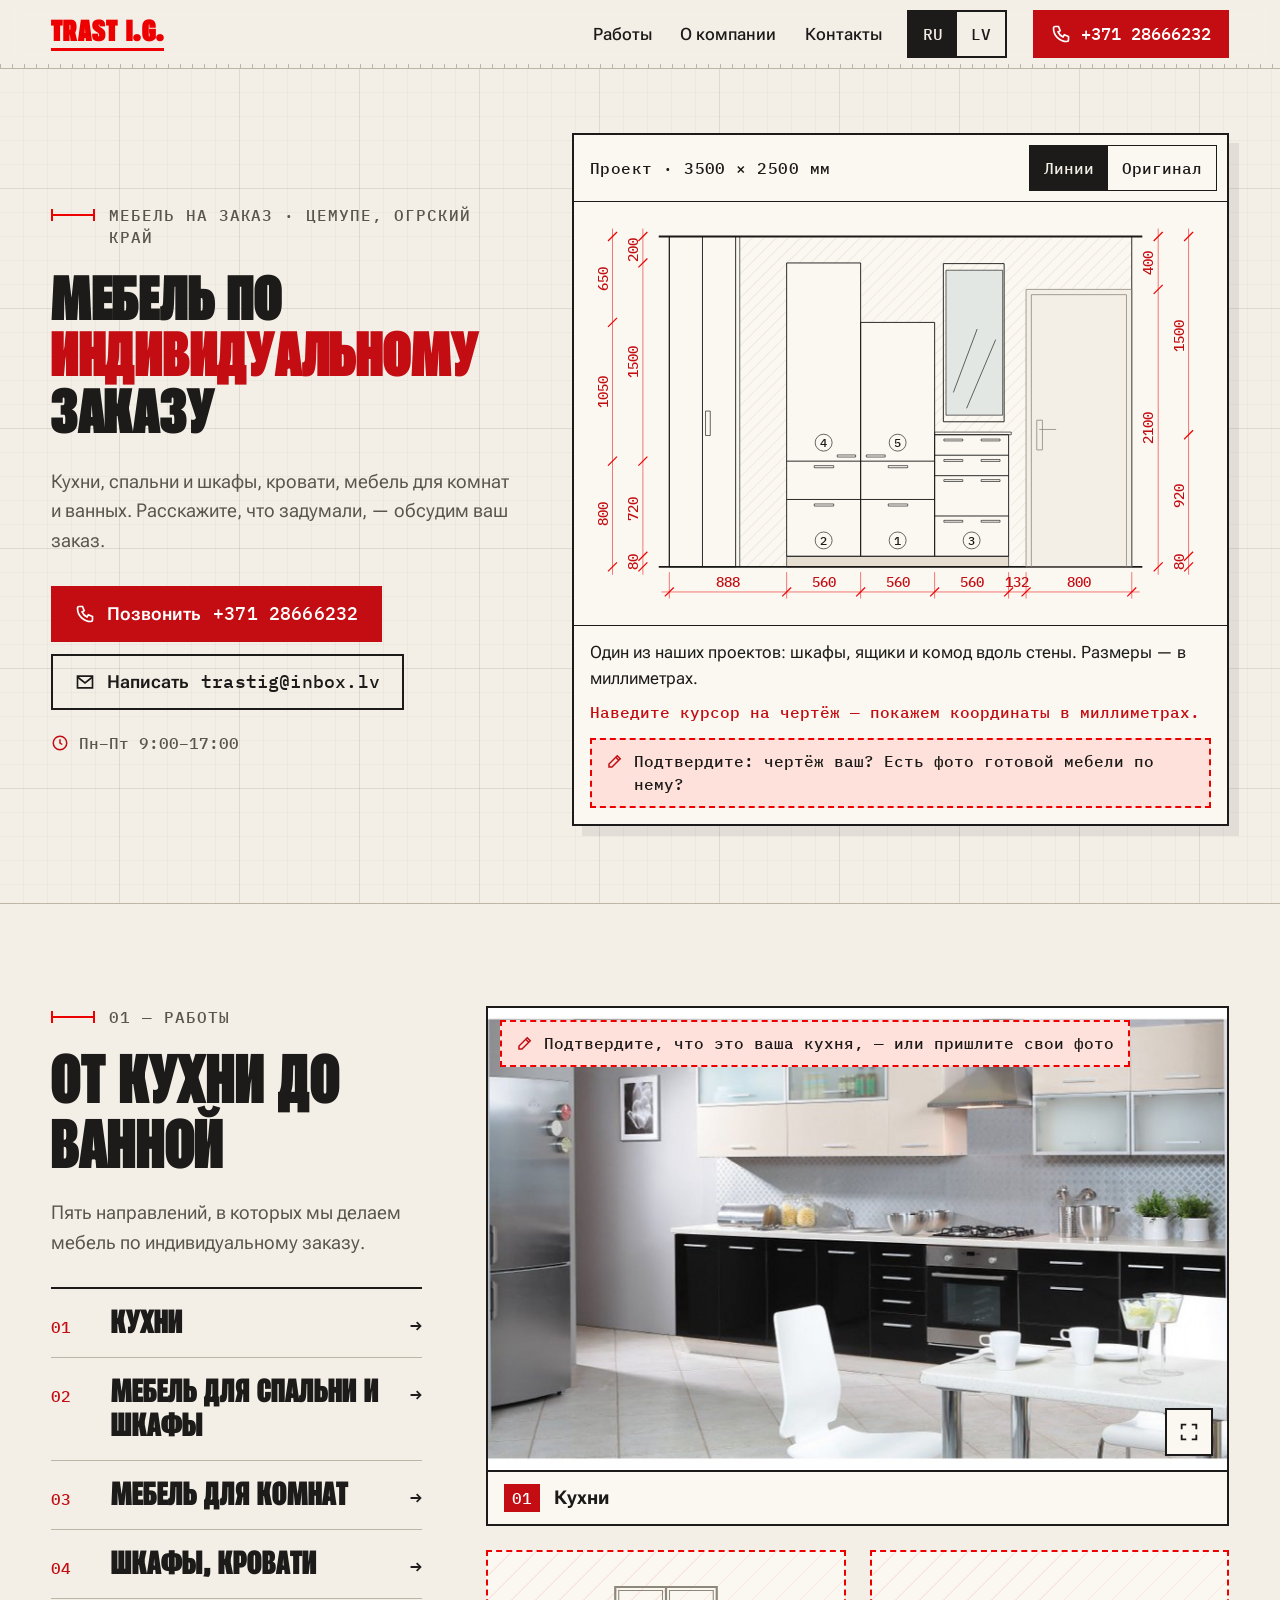
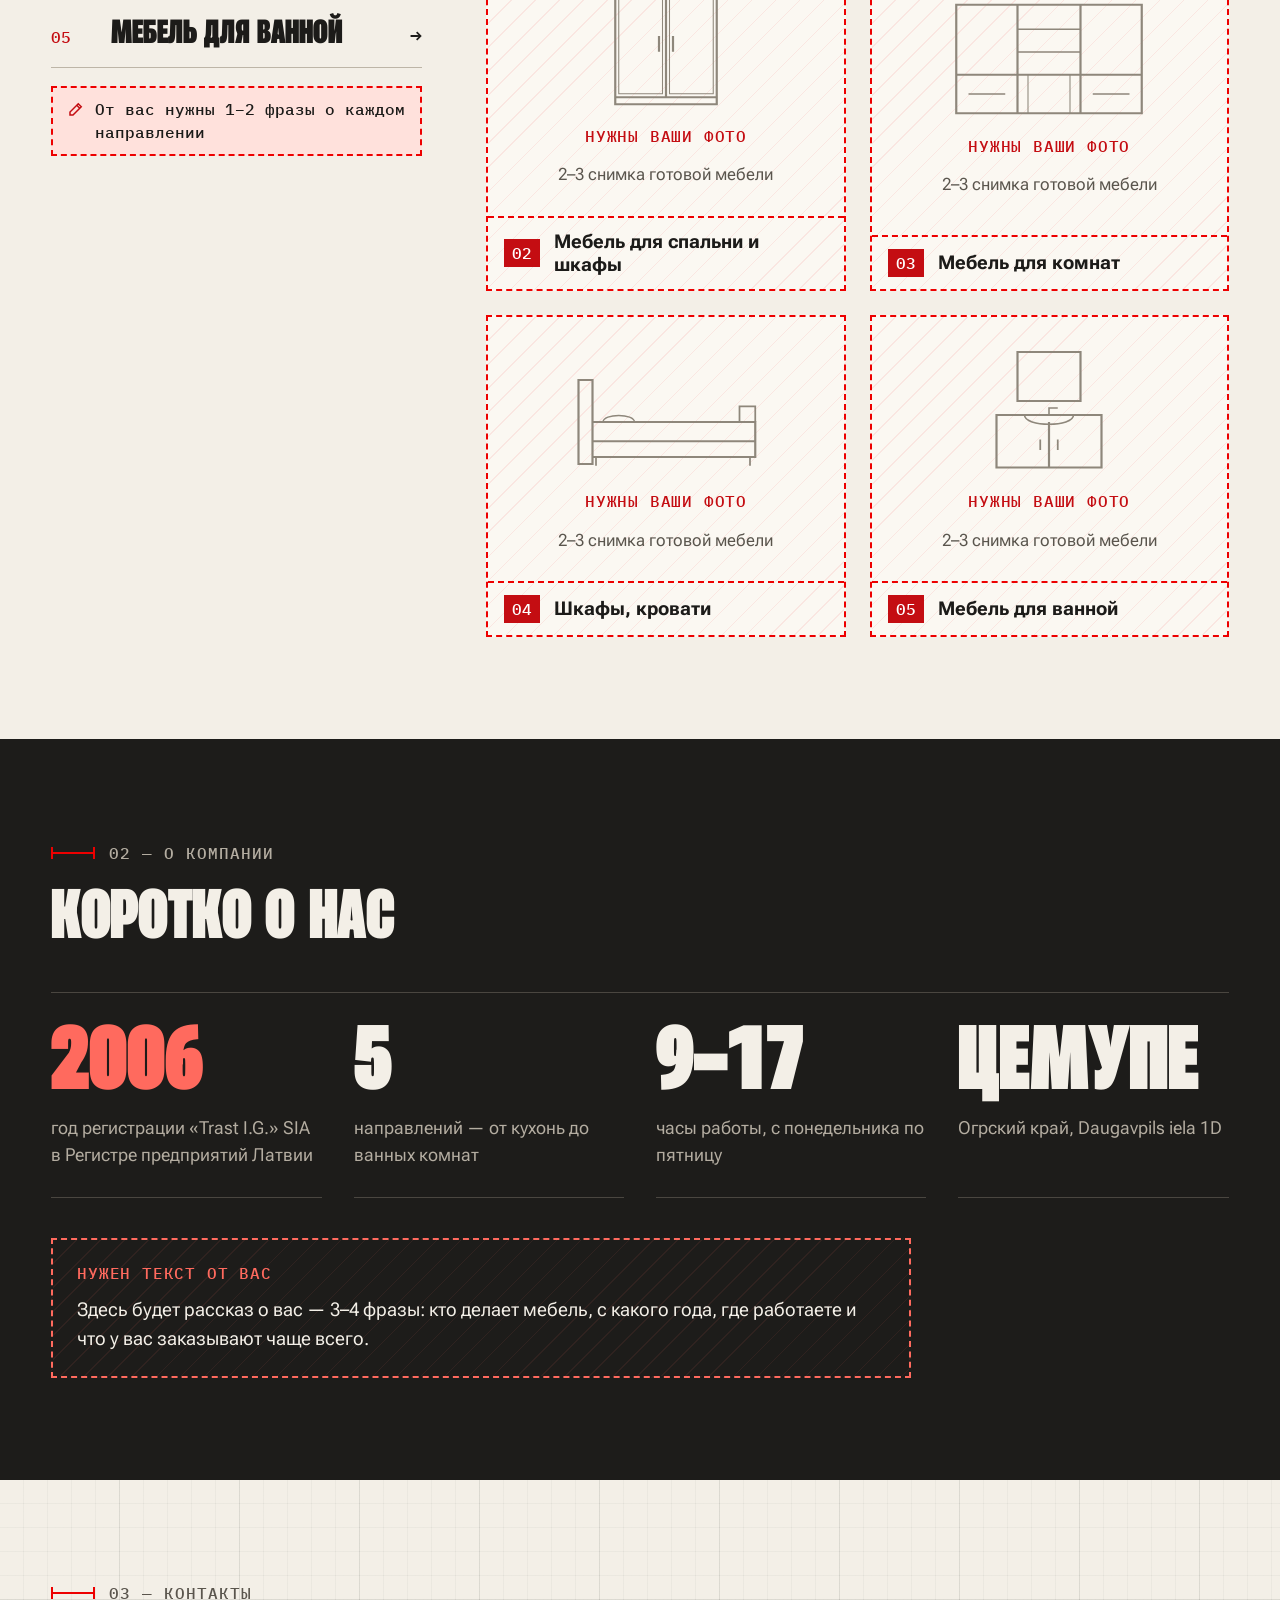
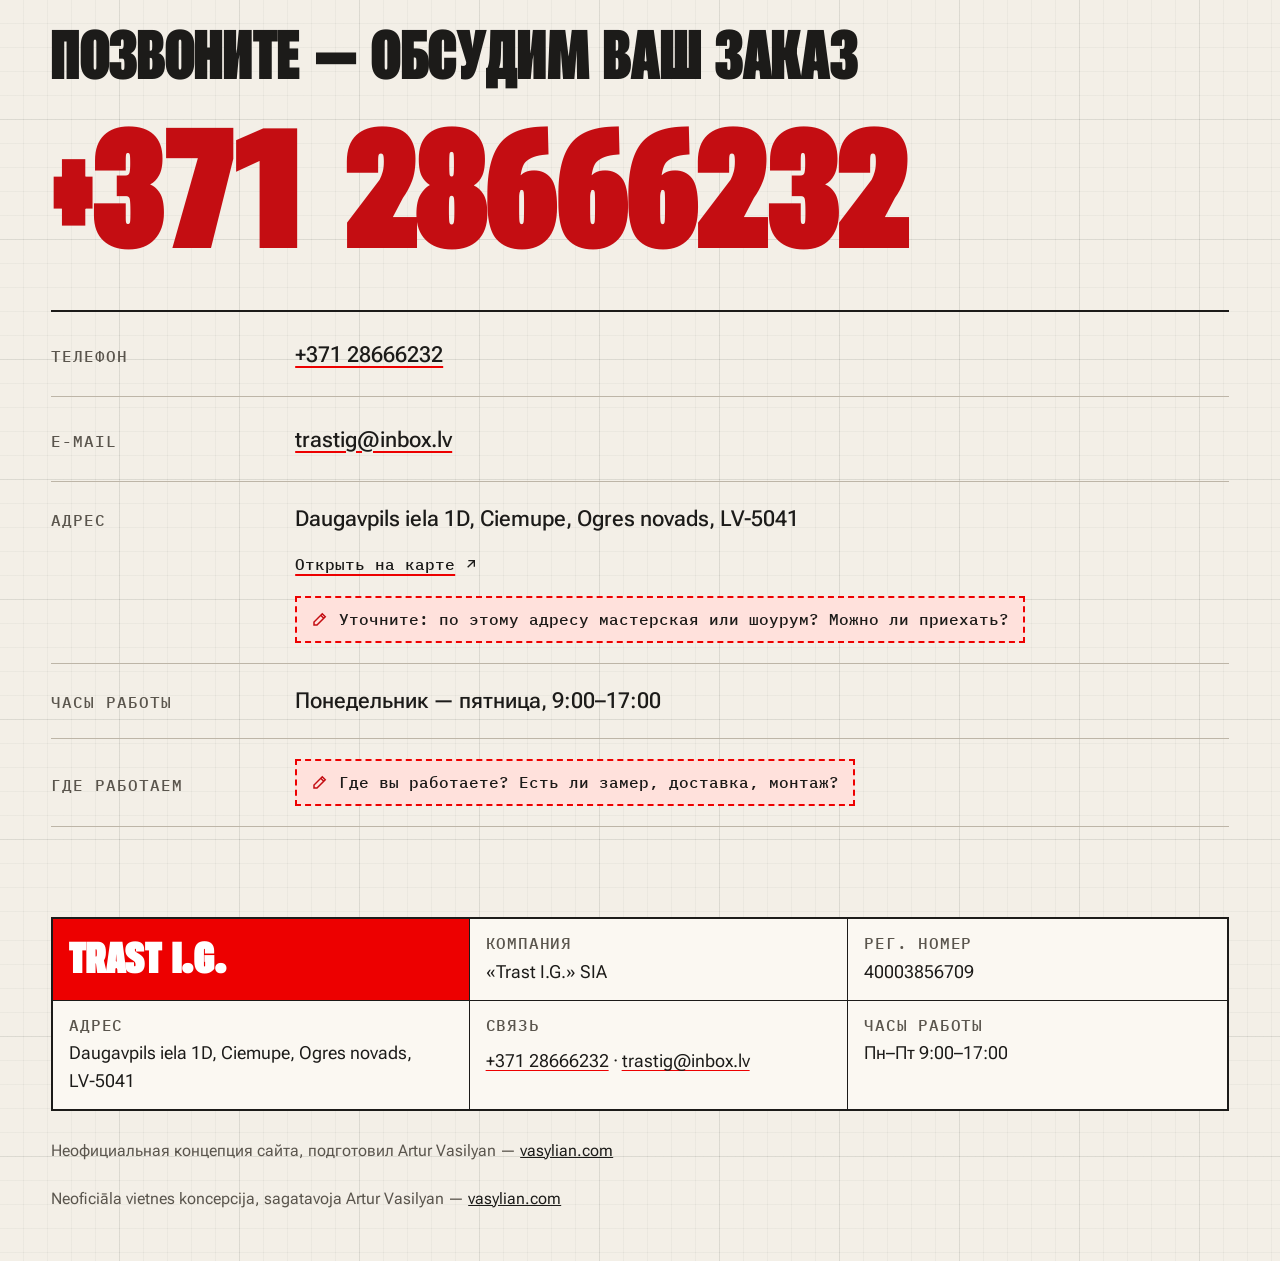
==== index.html @ 9ac276b9 ""Trast I.G." SIA: koncepcija (2026-09-25 16:25)" ====
<!doctype html>
<html lang="ru">
<head>
<meta name="robots" content="noindex, nofollow">
<meta charset="utf-8">
<meta name="viewport" content="width=device-width, initial-scale=1">
<title>Trast I.G. — мебель на заказ · Цемупе, Огрский край</title>
<meta name="description" content="Мебель по индивидуальному заказу: кухни, спальни и шкафы, кровати, мебель для комнат и ванных. Цемупе, Огрский край. Тел. +371 28666232.">
<meta property="og:type" content="website">
<meta property="og:title" content="Trast I.G. — мебель на заказ · Цемупе, Огрский край">
<meta property="og:description" content="Мебель по индивидуальному заказу: кухни, спальни и шкафы, кровати, мебель для комнат и ванных. Цемупе, Огрский край. Тел. +371 28666232.">
<meta property="og:locale" content="ru_RU">
<meta property="og:locale:alternate" content="lv_LV">
<meta name="theme-color" content="#F3EFE7">
<meta name="color-scheme" content="light">
<link rel="icon" type="image/svg+xml" href="data:image/svg+xml,%3Csvg xmlns='http://www.w3.org/2000/svg' viewBox='0 0 64 64'%3E%3Crect width='64' height='64' rx='10' fill='%23ED0000'/%3E%3Cpath d='M13 14h38v10H37v26H27V24H13z' fill='%23fff'/%3E%3Cpath d='M10 55h44' stroke='%23fff' stroke-width='3'/%3E%3C/svg%3E">
<link rel="preconnect" href="https://fonts.googleapis.com">
<link rel="preconnect" href="https://fonts.gstatic.com" crossorigin>
<link href="https://fonts.googleapis.com/css2?family=IBM+Plex+Mono:wght@400;500&family=Roboto+Flex:opsz,wdth,wght@8..144,25..100,400..900&display=swap" rel="stylesheet">
<style>
/* ============ Токены ============ */
:root{
  --paper:#F3EFE7; --paper-2:#E8E1D4; --paper-3:#FBF8F2;
  --ink:#1C1B19; --ink-2:#5A554D; --line:#BDB5A7; --line-2:#8E877B;
  --red:#ED0000;          /* красный из логотипа — линии и плашки */
  --red-ink:#C40D12;      /* красный для текста на бумаге (AA) */
  --red-soft:#FFE1DC;
  --dark:#1D1C1A; --dark-2:#2A2825; --on-dark:#F3EFE7; --on-dark-2:#B4ADA1; --red-on-dark:#FF6A5E;
  --f-sans:"Roboto Flex", system-ui, -apple-system, "Segoe UI", Arial, sans-serif;
  --f-mono:"IBM Plex Mono", ui-monospace, "Cascadia Mono", Menlo, Consolas, monospace;
  --pad:clamp(16px, 4vw, 56px);
  --max:1360px;
  --head:68px;
  color-scheme:light;
}
*,*::before,*::after{box-sizing:border-box}
html{scroll-behavior:smooth; scroll-padding-top:calc(var(--head) + 16px); -webkit-text-size-adjust:100%}
body{
  margin:0; background:var(--paper); color:var(--ink);
  font-family:var(--f-sans); font-size:18px; line-height:1.55; font-weight:400;
  font-optical-sizing:auto; overflow-x:hidden;
}
img,svg{max-width:100%}
img{display:block; height:auto}
a{color:inherit}
button{font:inherit; color:inherit}
p{margin:0}
h1,h2,h3{margin:0; font-weight:800}
.disp,.h1,.h2,.brand-w,.facts dt,.big-phone,.spec .t,.stamp .logo span{font-variation-settings:"opsz" 144; overflow-wrap:break-word}
:focus-visible{outline:3px solid var(--red-ink); outline-offset:3px}
.wrap{width:100%; max-width:var(--max); margin-inline:auto; padding-inline:var(--pad)}
.vh{position:absolute!important; width:1px; height:1px; overflow:hidden; clip:rect(0 0 0 0); white-space:nowrap}
.skip{position:absolute; left:12px; top:-80px; z-index:100; background:var(--ink); color:var(--paper); padding:12px 18px; font-weight:600; text-decoration:none}
.skip:focus{top:12px}

/* мелкие элементы «чертёжного» языка */
.eyebrow{
  display:flex; align-items:flex-start; gap:14px;
  font:500 16px/1.4 var(--f-mono); letter-spacing:.06em; text-transform:uppercase; color:var(--ink-2);
}
.eyebrow::before{
  content:""; flex:0 0 44px; height:12px; margin-top:5px;
  background:
    linear-gradient(var(--red),var(--red)) center/100% 2px no-repeat,
    linear-gradient(var(--red),var(--red)) left center/2px 100% no-repeat,
    linear-gradient(var(--red),var(--red)) right center/2px 100% no-repeat;
}
.h2{
  font-size:clamp(38px, 5.4vw, 76px); line-height:.95; font-stretch:32%; font-weight:800;
  text-transform:uppercase; letter-spacing:-.005em; margin-top:18px;
}
.lead{font-size:clamp(18px, 1.5vw, 21px); color:var(--ink-2); max-width:34em}

/* кнопки */
.btn{
  max-width:100%;
  display:inline-flex; align-items:center; gap:12px; min-height:56px; padding:0 22px;
  border:2px solid var(--ink); background:transparent; color:var(--ink);
  font:600 18px/1.1 var(--f-sans); text-decoration:none; cursor:pointer;
  transition:background-color .2s, color .2s, border-color .2s;
}
.btn svg{flex:none; width:20px; height:20px}
.btn .num{font-family:var(--f-mono); font-weight:500; letter-spacing:.01em; white-space:nowrap}
.btn--red{background:var(--red-ink); border-color:var(--red-ink); color:#fff}
.btn--red:hover{background:var(--ink); border-color:var(--ink)}
.btn--line:hover{background:var(--ink); color:var(--paper)}
@media (max-width:420px){ .btn--line .lbl{position:absolute; width:1px; height:1px; overflow:hidden; clip:rect(0 0 0 0); white-space:nowrap} .cta .btn{width:100%} }
@media (max-width:360px){ .btn--red .lbl{position:absolute; width:1px; height:1px; overflow:hidden; clip:rect(0 0 0 0); white-space:nowrap} }

/* пометки-заглушки для клиента */
.chip{
  display:inline-flex; align-items:flex-start; gap:10px; margin-top:18px;
  padding:10px 14px; max-width:100%;
  background:var(--red-soft); color:var(--ink); border:2px dashed var(--red);
  font:500 16px/1.45 var(--f-mono);
}
.chip svg{flex:none; width:18px; height:18px; margin-top:2px; color:var(--red-ink)}

/* ============ Шапка ============ */
.top{
  position:sticky; top:0; z-index:50;
  background:color-mix(in srgb, var(--paper) 92%, transparent);
  -webkit-backdrop-filter:blur(10px); backdrop-filter:blur(10px);
  border-bottom:1px solid var(--line);
}
.top-in{display:flex; align-items:center; gap:clamp(10px, 2vw, 28px); height:var(--head)}
.brand{display:inline-flex; flex-direction:column; text-decoration:none; color:var(--red); line-height:1; margin-right:auto; padding:6px 0}
.brand-w{font-weight:900; font-stretch:28%; font-size:30px; letter-spacing:.01em; line-height:.9}
.brand::after{content:""; height:3px; background:var(--red); margin-top:4px}
.nav{display:none; gap:clamp(16px, 2.2vw, 32px)}
.nav a{display:inline-flex; align-items:center; justify-content:center; min-width:44px; min-height:44px; text-decoration:none; font-weight:500; font-size:17px; padding:0; background:linear-gradient(var(--red),var(--red)) left calc(100% - 4px)/0 2px no-repeat; transition:background-size .3s}
.nav a:hover{background-size:100% 2px}
.lang{display:flex; border:2px solid var(--ink)}
.lang button{
  min-width:48px; min-height:44px; border:0; background:transparent; cursor:pointer;
  font:500 16px/1 var(--f-mono); letter-spacing:.04em;
}
.lang button[aria-pressed="true"]{background:var(--ink); color:var(--paper)}
.lang button:not([aria-pressed="true"]):hover{background:var(--paper-2)}
.call{
  display:inline-flex; align-items:center; justify-content:center; gap:10px;
  min-width:48px; min-height:48px; padding:0 12px; background:var(--red-ink); color:#fff; text-decoration:none;
  font:500 17px/1 var(--f-mono);
}
.call:hover{background:var(--ink)}
.call svg{width:20px; height:20px}
.call-t{display:none}
.ruler{position:absolute; left:0; right:0; bottom:-1px; height:7px; pointer-events:none;
  background:repeating-linear-gradient(90deg, var(--line) 0 1px, transparent 1px 12px) left bottom/100% 5px no-repeat}
.ruler i{position:absolute; left:0; bottom:0; height:3px; width:100%; background:var(--red); transform-origin:left; transform:scaleX(var(--p, 0))}
@media (min-width:720px){ .call-t{display:inline} .call{padding:0 18px} }
@media (min-width:1024px){ .nav{display:flex} }

/* ============ Первый экран ============ */
.grid-paper{
  background-color:var(--paper);
  background-image:
    linear-gradient(rgba(28,27,25,.07) 1px, transparent 1px),
    linear-gradient(90deg, rgba(28,27,25,.07) 1px, transparent 1px),
    linear-gradient(rgba(28,27,25,.035) 1px, transparent 1px),
    linear-gradient(90deg, rgba(28,27,25,.035) 1px, transparent 1px);
  background-size:120px 120px, 120px 120px, 24px 24px, 24px 24px;
  background-position:-1px -1px;
}
.hero{padding:clamp(28px, 5vw, 72px) 0 clamp(48px, 6vw, 96px); border-bottom:1px solid var(--line)}
.hero-grid{display:grid; gap:clamp(32px, 4vw, 64px); grid-template-columns:minmax(0,1fr); align-items:center}
.hero-text{container-type:inline-size}
.h1{
  font-weight:850; font-stretch:28%; text-transform:uppercase;
  font-size:clamp(40px, 11vw, 104px); font-size:clamp(40px, 13.4cqi, 112px);
  line-height:.9; letter-spacing:-.004em; margin:22px 0 26px;
}
.h1 .mark{color:var(--red-ink)}
.h1 .ln{display:block; padding-bottom:.08em; margin-bottom:-.08em; clip-path:inset(-1em -100vw 0 -100vw)}
.h1 .ln > span{display:block}
.cta{display:flex; flex-wrap:wrap; gap:12px; margin-top:30px}
.hours{display:flex; align-items:center; gap:10px; margin-top:22px; font:500 16px/1.4 var(--f-mono); color:var(--ink-2)}
.hours svg{width:18px; height:18px; color:var(--red-ink)}

/* лист с чертежом */
.sheet-plan{margin:0; background:var(--paper-3); border:2px solid var(--ink); box-shadow:10px 10px 0 rgba(28,27,25,.08)}
.sp-head{display:flex; align-items:center; justify-content:space-between; gap:12px; flex-wrap:wrap; padding:10px 10px 10px 16px; border-bottom:1px solid var(--ink)}
.sp-head .sp-t{font:500 16px/1.3 var(--f-mono); letter-spacing:.03em}
.seg{display:flex; border:1.5px solid var(--ink)}
.seg button{min-height:44px; padding:0 14px; border:0; background:transparent; cursor:pointer; font:500 16px/1 var(--f-mono)}
.seg button[aria-pressed="true"]{background:var(--ink); color:var(--paper)}
.sp-body{padding:clamp(8px, 1.6vw, 20px); position:relative}
.plan{display:block; width:100%; height:auto; font-family:var(--f-mono); touch-action:pan-y; cursor:crosshair; overflow:visible}
.plan .ln{fill:none; stroke:var(--ink); stroke-width:7}
.plan .ln-b{fill:none; stroke:var(--ink); stroke-width:14}
.plan .ln-t{fill:none; stroke:var(--ink); stroke-width:5}
.plan .ln-x{fill:none; stroke:var(--line-2); stroke-width:6}
.plan .dm{fill:none; stroke:var(--red); stroke-width:4}
.plan .dm-t{fill:none; stroke:var(--red); stroke-width:9}
.plan .dt{fill:var(--red-ink); font-size:104px; font-weight:500; text-anchor:middle}
.plan .f-wall{fill:url(#hatch)}
.plan .f-front{fill:var(--paper-3); transition:fill .25s}
.plan .mod:hover .f-front{fill:#FCE4DF}
.plan .f-plinth{fill:#E6DFD1}
.plan .f-glass{fill:#E3E7E4}
.plan .f-door{fill:var(--paper)}
.plan .hatch-ln{stroke:#D5CCBC; stroke-width:5}
.plan .cn circle{fill:var(--paper-3); stroke:var(--ink); stroke-width:5}
.plan .cn text{font-size:92px; font-weight:500; text-anchor:middle; fill:var(--ink)}
.plan .lines{transition:opacity .45s}
.plan .orig{opacity:0; transition:opacity .45s}
.plan .orig image{mix-blend-mode:multiply}
.is-orig .plan .orig{opacity:1}
.is-orig .plan .lines{opacity:0}
.plan .cross{opacity:0; transition:opacity .15s; pointer-events:none}
.plan.is-aim .cross{opacity:1}
.plan .cx,.plan .cy{fill:none; stroke:var(--red); stroke-width:5; stroke-dasharray:26 18}
.plan .cc{fill:none; stroke:var(--red); stroke-width:7}
.sp-foot{display:grid; gap:10px; padding:14px 16px 16px; border-top:1px solid var(--ink)}
.sp-cap{font-size:17px; line-height:1.5}
.sp-read{font:500 16px/1.4 var(--f-mono); color:var(--red-ink); min-height:1.4em; font-variant-numeric:tabular-nums}
.sp-foot .chip{margin-top:4px}
@media (min-width:1024px){ .hero-grid{grid-template-columns:minmax(0,5fr) minmax(0,7fr)} }
@media (max-width:640px){
  .plan .ln{stroke-width:10} .plan .ln-b{stroke-width:18} .plan .ln-t{stroke-width:8}
  .plan .dm{stroke-width:7} .plan .dt{font-size:124px}
}

/* ============ Работы ============ */
.works{padding:clamp(64px, 8vw, 128px) 0}
.works-grid{display:grid; gap:clamp(36px, 5vw, 72px); grid-template-columns:minmax(0,1fr)}
.works-side .lead{margin-top:20px}
.spec{list-style:none; margin:30px 0 0; padding:0; border-top:2px solid var(--ink)}
.spec a{
  position:relative; display:grid; grid-template-columns:52px minmax(0,1fr) 28px; align-items:baseline; gap:8px;
  padding:16px 0 18px; text-decoration:none; border-bottom:1px solid var(--line);
}
.spec .n{font:500 16px/1 var(--f-mono); color:var(--red-ink)}
.spec .t{font-weight:800; font-stretch:36%; text-transform:uppercase; font-size:clamp(26px, 2.6vw, 36px); line-height:1.02; transition:color .25s, transform .35s}
.spec .ar{font:500 20px/1 var(--f-mono); transition:transform .35s; justify-self:end}
.spec a::after{
  content:""; position:absolute; left:52px; right:0; bottom:-1px; height:11px;
  background:
    linear-gradient(var(--red),var(--red)) left bottom 4px/100% 2px no-repeat,
    linear-gradient(var(--red),var(--red)) left bottom/2px 100% no-repeat,
    linear-gradient(var(--red),var(--red)) right bottom/2px 100% no-repeat;
  transform:scaleX(0); transform-origin:left; transition:transform .45s cubic-bezier(.6,0,.2,1);
}
.spec a:hover .t,.spec a.is-hot .t,.spec a:focus-visible .t{color:var(--red-ink); transform:translateX(6px)}
.spec a:hover .ar,.spec a.is-hot .ar{transform:translateX(-4px) rotate(90deg)}
.spec a:hover::after,.spec a.is-hot::after,.spec a:focus-visible::after{transform:scaleX(1)}

.sheets{display:grid; gap:clamp(16px, 2vw, 24px); grid-template-columns:minmax(0,1fr)}
.sheet{position:relative; margin:0; background:var(--paper-3); border:2px solid var(--ink); display:flex; flex-direction:column; transition:box-shadow .3s, border-color .3s}
.sheet.is-hot{box-shadow:0 0 0 4px var(--red)}
.sheet-cap{display:flex; align-items:center; gap:14px; padding:12px 16px; border-top:2px solid var(--ink); margin-top:auto}
.sheet-cap .n{font:500 16px/1 var(--f-mono); color:#fff; background:var(--red-ink); padding:6px 8px}
.sheet-cap .t{font-weight:700; font-size:19px; line-height:1.25}
.sheet-img{display:block; width:100%; padding:0; border:0; background:none; cursor:zoom-in; overflow:hidden; position:relative}
.sheet-img img{width:100%; aspect-ratio:16/10; object-fit:cover; transition:transform .8s cubic-bezier(.2,.6,.2,1)}
.sheet-img:hover img{transform:scale(1.035)}
.sheet-img .zoom{position:absolute; right:14px; bottom:14px; width:48px; height:48px; display:grid; place-items:center; background:var(--paper-3); border:2px solid var(--ink)}
.sheet-img .zoom svg{width:22px; height:22px}
.sheet--photo .chip{margin:0; border-left:0; border-right:0; width:100%}
@media (min-width:768px){ .sheet--photo .chip{position:absolute; left:12px; top:12px; right:12px; width:fit-content; border:2px dashed var(--red)} }
.sheet--empty{
  min-height:300px;
  background:
    repeating-linear-gradient(135deg, transparent 0 16px, rgba(237,0,0,.07) 16px 17px),
    var(--paper-3);
  border:2px dashed var(--red);
}
.ph{flex:1; display:grid; place-items:center; align-content:center; gap:14px; padding:28px 20px; text-align:center}
.ph svg{width:min(210px, 70%); height:auto; color:var(--line-2)}
.ph-need{font:500 16px/1.4 var(--f-mono); color:var(--red-ink); text-transform:uppercase; letter-spacing:.05em}
.ph-hint{font-size:17px; color:var(--ink-2)}
.sheet--empty .sheet-cap{border-top:2px dashed var(--red)}
@media (max-width:599px){
  .sheet--empty{min-height:0}
  .ph{grid-template-columns:96px minmax(0,1fr); justify-items:start; text-align:left; column-gap:18px; row-gap:4px; padding:20px 16px}
  .ph svg{grid-row:span 2; width:96px}
}
@media (min-width:600px){ .sheets{grid-template-columns:repeat(2, minmax(0,1fr))} .sheet--photo{grid-column:1 / -1} }
@media (min-width:1024px){
  .works-grid{grid-template-columns:minmax(0,4fr) minmax(0,8fr)}
  .works-side{position:sticky; top:calc(var(--head) + 32px); align-self:start}
}

/* ============ О компании ============ */
.about{background:var(--dark); color:var(--on-dark); padding:clamp(64px, 8vw, 120px) 0; position:relative; overflow:hidden}
.about :focus-visible{outline-color:var(--red-on-dark)}
.about .eyebrow{color:var(--on-dark-2)}
.facts{display:grid; grid-template-columns:minmax(0,1fr); gap:0; margin:44px 0 0; border-top:1px solid #4A4640}
.facts > div{padding:26px 0 28px; border-bottom:1px solid #4A4640}
.facts dt{font-weight:850; font-stretch:30%; font-size:clamp(56px, 7vw, 104px); line-height:.9; color:var(--on-dark); text-transform:uppercase}
.facts dt.red{color:var(--red-on-dark)}
.facts dd{margin:14px 0 0; font-size:18px; color:var(--on-dark-2); max-width:22em}
.about-ph{
  margin-top:40px; padding:22px 24px; border:2px dashed var(--red-on-dark);
  background:repeating-linear-gradient(135deg, transparent 0 16px, rgba(255,106,94,.08) 16px 17px);
  display:grid; gap:10px; max-width:860px;
}
.about-ph .ph-need{color:var(--red-on-dark)}
.about-ph p:last-child{font-size:19px; color:var(--on-dark)}
@media (min-width:600px){ .facts{grid-template-columns:repeat(2, minmax(0,1fr)); column-gap:32px} }
@media (min-width:1024px){ .facts{grid-template-columns:repeat(4, minmax(0,1fr))} }

/* ============ Контакты ============ */
.contact{padding:clamp(64px, 8vw, 128px) 0 clamp(56px, 7vw, 104px)}
.big-phone{
  display:inline-block; margin:26px 0 8px; text-decoration:none; color:var(--red-ink);
  font-weight:850; font-stretch:30%; font-size:clamp(46px, 13.2vw, 176px); line-height:.9; letter-spacing:-.01em;
  transition:font-stretch .5s cubic-bezier(.2,.6,.2,1);
  font-variant-numeric:tabular-nums;
}
.big-phone:hover{color:var(--ink)}
.cinfo{display:grid; grid-template-columns:minmax(0,1fr); margin:36px 0 0; border-top:2px solid var(--ink)}
.cinfo > div{display:grid; gap:6px; padding:20px 0; border-bottom:1px solid var(--line)}
.cinfo dt{font:500 16px/1.3 var(--f-mono); text-transform:uppercase; letter-spacing:.06em; color:var(--ink-2)}
.cinfo dd{margin:0; font-size:clamp(19px, 1.7vw, 23px); font-weight:500}
.cinfo dd a{text-decoration-thickness:2px; text-underline-offset:4px; text-decoration-color:var(--red)}
.cinfo dd a:not(.maplink){display:inline-flex; align-items:center; min-height:44px}
.cinfo dd a:hover{color:var(--red-ink)}
.maplink{display:inline-flex; align-items:center; gap:8px; min-height:44px; margin-top:6px; font:500 16px/1.2 var(--f-mono)}
.maplink svg{width:16px; height:16px}
.cinfo .chip{margin-top:10px}
@media (min-width:820px){ .cinfo > div{grid-template-columns:220px minmax(0,1fr); align-items:baseline; gap:24px} }
@media (hover:hover) and (min-width:1024px){ .big-phone:hover{font-stretch:40%} }

/* ============ Подвал-штамп ============ */
.foot{padding:0 0 40px}
.stamp{display:grid; grid-template-columns:minmax(0,1fr); border:2px solid var(--ink); background:var(--paper-3)}
.stamp > div{padding:14px 16px; border-bottom:1px solid var(--ink); min-width:0}
.stamp > div:last-child{border-bottom:0}
.stamp .k{display:block; font:500 16px/1.3 var(--f-mono); text-transform:uppercase; letter-spacing:.05em; color:var(--ink-2)}
.stamp .v{display:block; font-size:18px; margin-top:4px; overflow-wrap:break-word}
.nw{white-space:nowrap}
.stamp .v a{display:inline-flex; align-items:center; min-height:44px; text-decoration-color:var(--red); text-underline-offset:3px}
.stamp .logo{display:flex; align-items:center; background:var(--red); color:#fff}
.stamp .logo span{font-weight:900; font-stretch:28%; font-size:44px; line-height:.9}
.concept{margin-top:18px; display:grid; gap:4px; font-size:16px; color:var(--ink-2)}
.concept a{display:inline-flex; align-items:center; min-height:44px; color:var(--ink)}
@media (min-width:760px){
  .stamp{grid-template-columns:1.1fr 1fr 1fr}
  .stamp > div{border-bottom:1px solid var(--ink); border-right:1px solid var(--ink)}
  .stamp > div:nth-child(3n){border-right:0}
  .stamp > div:nth-last-child(-n+3){border-bottom:0}
  .stamp .logo{grid-row:span 1}
}

/* ============ Фото крупно ============ */
.lb{border:0; padding:0; background:transparent; max-width:min(1400px, 94vw); max-height:92vh; overflow:visible}
.lb::backdrop{background:rgba(20,19,17,.88)}
.lb img{max-width:100%; max-height:calc(92vh - 72px); width:auto; border:2px solid var(--paper-3)}
.lb-x{display:flex; margin:0 0 12px auto; min-height:48px; padding:0 18px; align-items:center; gap:10px; background:var(--paper-3); border:2px solid var(--ink); cursor:pointer; font:500 16px/1 var(--f-mono)}

/* ============ Анимация ============ */
.anim .plan .draw{stroke-dasharray:1; stroke-dashoffset:1; animation:draw 1s cubic-bezier(.55,.05,.25,1) var(--d, 0s) forwards}
.anim .plan .fill{opacity:0; animation:fade .9s ease var(--d, 0s) forwards}
.anim .plan .dt,.anim .plan .cn{opacity:0; animation:fade .6s ease var(--d, 0s) forwards}
.anim .h1 .ln > span{transform:translateY(105%); animation:rise .9s cubic-bezier(.2,.7,.2,1) forwards}
.anim .h1 .ln:nth-child(2) > span{animation-delay:.08s}
.anim .h1 .ln:nth-child(3) > span{animation-delay:.16s}
.anim .rv{transition:opacity .8s ease, transform .8s cubic-bezier(.2,.7,.2,1)}
.anim .rv.rv-wait{opacity:0; transform:translateY(28px)}
@keyframes draw{to{stroke-dashoffset:0}}
@keyframes fade{to{opacity:1}}
@keyframes rise{to{transform:none}}
.fading [data-i18n]{transition:opacity .18s}
.fading.is-out [data-i18n]{opacity:.15}
@media (prefers-reduced-motion:reduce){
  html{scroll-behavior:auto}
  *,*::before,*::after{animation:none!important; transition:none!important}
}
</style>
</head>
<body>
<a class="skip" href="#saturs" data-i18n="skip">К содержанию</a>

<header class="top" id="top">
  <div class="wrap top-in">
    <a class="brand" href="#top" data-i18n-attr="aria-label:brand.label" aria-label="Trast I.G. — в начало страницы"><span class="brand-w">TRAST I.G.</span></a>
    <nav class="nav" data-i18n-attr="aria-label:nav.label" aria-label="Разделы">
      <a href="#darbi" data-i18n="nav.works">Работы</a>
      <a href="#par-mums" data-i18n="nav.about">О компании</a>
      <a href="#kontakti" data-i18n="nav.contacts">Контакты</a>
    </nav>
    <div class="lang" role="group" data-i18n-attr="aria-label:lang.label" aria-label="Язык сайта">
      <button type="button" data-lang="ru" lang="ru" aria-pressed="true">RU</button>
      <button type="button" data-lang="lv" lang="lv" aria-pressed="false">LV</button>
    </div>
    <a class="call" href="tel:+37128666232" data-i18n-attr="aria-label:call.label" aria-label="Позвонить: +371 28666232">
      <svg viewBox="0 0 24 24" fill="none" stroke="currentColor" stroke-width="2" aria-hidden="true"><path d="M5 3h4l2 5-2.5 1.5a11 11 0 0 0 6 6L16 13l5 2v4a2 2 0 0 1-2 2A16 16 0 0 1 3 5a2 2 0 0 1 2-2"/></svg>
      <span class="call-t">+371&nbsp;28666232</span>
    </a>
  </div>
  <div class="ruler" aria-hidden="true"><i></i></div>
</header>

<main id="saturs" tabindex="-1">
  <!-- ============ Первый экран ============ -->
  <section class="hero grid-paper" aria-labelledby="h1">
    <div class="wrap hero-grid">
      <div class="hero-text">
        <p class="eyebrow" data-i18n="hero.eyebrow">Мебель на заказ · Цемупе, Огрский край</p>
        <h1 class="h1" id="h1" data-i18n="hero.h1"><span class="ln"><span>Мебель по</span></span><span class="ln"><span class="mark">индивидуальному</span></span><span class="ln"><span>заказу</span></span></h1>
        <p class="lead" data-i18n="hero.lead">Кухни, спальни и шкафы, кровати, мебель для комнат и ванных. Расскажите, что задумали, — обсудим ваш заказ.</p>
        <div class="cta">
          <a class="btn btn--red" href="tel:+37128666232">
            <svg viewBox="0 0 24 24" fill="none" stroke="currentColor" stroke-width="2" aria-hidden="true"><path d="M5 3h4l2 5-2.5 1.5a11 11 0 0 0 6 6L16 13l5 2v4a2 2 0 0 1-2 2A16 16 0 0 1 3 5a2 2 0 0 1 2-2"/></svg>
            <span class="lbl" data-i18n="cta.call">Позвонить</span> <span class="num">+371&nbsp;28666232</span>
          </a>
          <a class="btn btn--line" href="mailto:trastig@inbox.lv">
            <svg viewBox="0 0 24 24" fill="none" stroke="currentColor" stroke-width="2" aria-hidden="true"><path d="M3 5h18v14H3z"/><path d="m3 6 9 7 9-7"/></svg>
            <span class="lbl" data-i18n="cta.mail">Написать</span> <span class="num">trastig@inbox.lv</span>
          </a>
        </div>
        <p class="hours">
          <svg viewBox="0 0 24 24" fill="none" stroke="currentColor" stroke-width="2" aria-hidden="true"><circle cx="12" cy="12" r="9"/><path d="M12 7v5l3 2"/></svg>
          <span data-i18n="hero.hours">Пн–Пт 9:00–17:00</span>
        </p>
      </div>

      <figure class="sheet-plan" id="projekts">
        <div class="sp-head">
          <span class="sp-t" data-i18n="plan.sheet">Проект · 3500 × 2500 мм</span>
          <div class="seg" role="group" data-i18n-attr="aria-label:plan.view" aria-label="Вид чертежа">
            <button type="button" data-view="lines" aria-pressed="true" data-i18n="plan.lines">Линии</button>
            <button type="button" data-view="orig" aria-pressed="false" data-i18n="plan.orig">Оригинал</button>
          </div>
        </div>
        <div class="sp-body">
          <svg class="plan" viewBox="-570 -110 4640 2900" role="img" aria-labelledby="plan-t" xmlns="http://www.w3.org/2000/svg">
            <title id="plan-t" data-i18n="plan.title">Чертёж проекта: стена 3500 × 2500 мм — высокий шкаф, два модуля с дверцами и ящиками, комод с зеркалом, рядом дверь</title>
            <defs>
              <pattern id="hatch" width="64" height="64" patternUnits="userSpaceOnUse" patternTransform="rotate(45)"><path class="hatch-ln" d="M0 0V64"/></pattern>
            </defs>
<!--PLAN:start-->
<g class="orig"><image href="img/rasejums.jpg" x="-877.0" y="-77.3" width="5254.0" height="2967.0" preserveAspectRatio="none"/></g>
<g class="lines">
<g class="fills">
<path class="f-wall fill" style="--d:1.00s" d="M0 0h3500v2500h-3500z"/>
<path class="f-front fill" style="--d:1.05s" d="M0 0h533v2500h-533z"/>
<g class="mod">
<path class="f-front fill" style="--d:1.10s" d="M888 200h560v2220h-560z"/>
</g><g class="mod">
<path class="f-front fill" style="--d:1.15s" d="M1448 650h560v1770h-560z"/>
</g><g class="mod">
<path class="f-front fill" style="--d:1.20s" d="M2008 1480h580v940h-580z"/>
</g>
<path class="f-plinth fill" style="--d:1.20s" d="M888 2420h1680v80h-1680z"/>
<path class="f-glass fill" style="--d:1.25s" d="M2094 255h429v1097h-429z"/>
<path class="f-door fill" style="--d:1.25s" d="M2700 400h800v2100h-800z"/>
</g>
<path class="ln-b draw" pathLength="1" style="--d:0.00s" d="M-80 0H3580"/>
<path class="ln-b draw" pathLength="1" style="--d:0.10s" d="M-80 2500H3580"/>
<path class="ln draw" pathLength="1" style="--d:0.15s" d="M0 0V2500"/>
<path class="ln draw" pathLength="1" style="--d:0.20s" d="M3500 0V2500"/>
<path class="ln draw" pathLength="1" style="--d:0.30s" d="M0 0h502v2500h-502z"/>
<path class="ln draw" pathLength="1" style="--d:0.40s" d="M251 0V2500"/>
<path class="ln-t draw" pathLength="1" style="--d:0.45s" d="M533 0V2500"/>
<path class="ln-t draw" pathLength="1" style="--d:1.20s" d="M274 1321h36v185h-36z"/>
<path class="ln draw" pathLength="1" style="--d:0.45s" d="M888 200h560v2220h-560z"/>
<path class="ln draw" pathLength="1" style="--d:0.70s" d="M888 1700H1448"/>
<path class="ln draw" pathLength="1" style="--d:0.75s" d="M888 1990H1448"/>
<path class="ln-t draw" pathLength="1" style="--d:1.30s" d="M1271 1653h139v16h-139z"/>
<path class="ln-t draw" pathLength="1" style="--d:1.35s" d="M1097 1734h147v16h-147z"/>
<path class="ln-t draw" pathLength="1" style="--d:1.40s" d="M1097 2024h147v16h-147z"/>
<path class="ln draw" pathLength="1" style="--d:0.55s" d="M1448 650h560v1770h-560z"/>
<path class="ln draw" pathLength="1" style="--d:0.80s" d="M1448 1700H2008"/>
<path class="ln draw" pathLength="1" style="--d:0.85s" d="M1448 1990H2008"/>
<path class="ln-t draw" pathLength="1" style="--d:1.30s" d="M1491 1653h143v16h-143z"/>
<path class="ln-t draw" pathLength="1" style="--d:1.35s" d="M1657 1734h147v16h-147z"/>
<path class="ln-t draw" pathLength="1" style="--d:1.40s" d="M1657 2024h147v16h-147z"/>
<path class="ln-t draw" pathLength="1" style="--d:0.65s" d="M2008 1480h580v20h-580z"/>
<path class="ln draw" pathLength="1" style="--d:0.65s" d="M2008 1500h560v920h-560z"/>
<path class="ln draw" pathLength="1" style="--d:0.90s" d="M2008 1655H2568"/>
<path class="ln draw" pathLength="1" style="--d:0.90s" d="M2008 1810H2568"/>
<path class="ln draw" pathLength="1" style="--d:0.90s" d="M2008 2115H2568"/>
<path class="ln-t draw" pathLength="1" style="--d:1.45s" d="M2078 1533h143v14h-143z"/>
<path class="ln-t draw" pathLength="1" style="--d:1.45s" d="M2360 1533h143v14h-143z"/>
<path class="ln-t draw" pathLength="1" style="--d:1.45s" d="M2078 1688h143v14h-143z"/>
<path class="ln-t draw" pathLength="1" style="--d:1.45s" d="M2360 1688h143v14h-143z"/>
<path class="ln-t draw" pathLength="1" style="--d:1.45s" d="M2078 1840h143v14h-143z"/>
<path class="ln-t draw" pathLength="1" style="--d:1.45s" d="M2360 1840h143v14h-143z"/>
<path class="ln-t draw" pathLength="1" style="--d:1.45s" d="M2078 2148h143v14h-143z"/>
<path class="ln-t draw" pathLength="1" style="--d:1.45s" d="M2360 2148h143v14h-143z"/>
<path class="ln-t draw" pathLength="1" style="--d:0.95s" d="M888 2420h1680v80h-1680z"/>
<path class="ln draw" pathLength="1" style="--d:0.80s" d="M2074 205h460v1197h-460z"/>
<path class="ln-t draw" pathLength="1" style="--d:1.00s" d="M2094 255h429v1097h-429z"/>
<path class="ln-t draw" pathLength="1" style="--d:1.50s" d="M2150 1180L2330 700"/>
<path class="ln-t draw" pathLength="1" style="--d:1.55s" d="M2250 1300L2470 780"/>
<path class="ln-x draw" pathLength="1" style="--d:0.90s" d="M2700 400h800v2100h-800z"/>
<path class="ln-x draw" pathLength="1" style="--d:1.00s" d="M2740 2500V440H3460V2500"/>
<path class="ln-x draw" pathLength="1" style="--d:1.50s" d="M2781 1390h43v225h-43z"/>
<path class="ln-x draw" pathLength="1" style="--d:1.55s" d="M2800 1460H2928"/>
<g class="callouts">
<g class="cn" style="--d:1.7s"><circle cx="1168" cy="1560" r="64"/><text x="1168" y="1594">4</text></g>
<g class="cn" style="--d:1.7s"><circle cx="1728" cy="1560" r="64"/><text x="1728" y="1594">5</text></g>
<g class="cn" style="--d:1.7s"><circle cx="1168" cy="2300" r="64"/><text x="1168" y="2334">2</text></g>
<g class="cn" style="--d:1.7s"><circle cx="1728" cy="2300" r="64"/><text x="1728" y="2334">1</text></g>
<g class="cn" style="--d:1.7s"><circle cx="2288" cy="2300" r="64"/><text x="2288" y="2334">3</text></g>
</g>
<g class="dims">
<path class="dm draw" pathLength="1" style="--d:1.30s" d="M-60 2690H3560"/>
<path class="dm draw" pathLength="1" style="--d:1.35s" d="M0 2540V2740"/>
<path class="dm-t draw" pathLength="1" style="--d:1.50s" d="M-34 2724L34 2656"/>
<path class="dm draw" pathLength="1" style="--d:1.35s" d="M888 2540V2740"/>
<path class="dm-t draw" pathLength="1" style="--d:1.50s" d="M854 2724L922 2656"/>
<path class="dm draw" pathLength="1" style="--d:1.35s" d="M1448 2540V2740"/>
<path class="dm-t draw" pathLength="1" style="--d:1.50s" d="M1414 2724L1482 2656"/>
<path class="dm draw" pathLength="1" style="--d:1.35s" d="M2008 2540V2740"/>
<path class="dm-t draw" pathLength="1" style="--d:1.50s" d="M1974 2724L2042 2656"/>
<path class="dm draw" pathLength="1" style="--d:1.35s" d="M2568 2540V2740"/>
<path class="dm-t draw" pathLength="1" style="--d:1.50s" d="M2534 2724L2602 2656"/>
<path class="dm draw" pathLength="1" style="--d:1.35s" d="M2700 2540V2740"/>
<path class="dm-t draw" pathLength="1" style="--d:1.50s" d="M2666 2724L2734 2656"/>
<path class="dm draw" pathLength="1" style="--d:1.35s" d="M3500 2540V2740"/>
<path class="dm-t draw" pathLength="1" style="--d:1.50s" d="M3466 2724L3534 2656"/>
<text class="dt" style="--d:1.80s" x="444.0" y="2654">888</text>
<text class="dt" style="--d:1.80s" x="1168.0" y="2654">560</text>
<text class="dt" style="--d:1.80s" x="1728.0" y="2654">560</text>
<text class="dt" style="--d:1.80s" x="2288.0" y="2654">560</text>
<text class="dt" style="--d:1.80s" x="2634.0" y="2654">132</text>
<text class="dt" style="--d:1.80s" x="3100.0" y="2654">800</text>
<path class="dm draw" pathLength="1" style="--d:1.35s" d="M-200 -60V2560"/>
<path class="dm-t draw" pathLength="1" style="--d:1.55s" d="M-234 34L-166 -34"/>
<path class="dm-t draw" pathLength="1" style="--d:1.55s" d="M-234 234L-166 166"/>
<path class="dm-t draw" pathLength="1" style="--d:1.55s" d="M-234 1734L-166 1666"/>
<path class="dm-t draw" pathLength="1" style="--d:1.55s" d="M-234 2454L-166 2386"/>
<path class="dm-t draw" pathLength="1" style="--d:1.55s" d="M-234 2534L-166 2466"/>
<text class="dt" style="--d:1.85s" x="-236" y="100.0" transform="rotate(-90 -236 100.0)">200</text>
<text class="dt" style="--d:1.85s" x="-236" y="950.0" transform="rotate(-90 -236 950.0)">1500</text>
<text class="dt" style="--d:1.85s" x="-236" y="2060.0" transform="rotate(-90 -236 2060.0)">720</text>
<text class="dt" style="--d:1.85s" x="-236" y="2460.0" transform="rotate(-90 -236 2460.0)">80</text>
<path class="dm draw" pathLength="1" style="--d:1.45s" d="M-430 -60V2560"/>
<path class="dm-t draw" pathLength="1" style="--d:1.65s" d="M-464 34L-396 -34"/>
<path class="dm-t draw" pathLength="1" style="--d:1.65s" d="M-464 684L-396 616"/>
<path class="dm-t draw" pathLength="1" style="--d:1.65s" d="M-464 1734L-396 1666"/>
<path class="dm-t draw" pathLength="1" style="--d:1.65s" d="M-464 2534L-396 2466"/>
<text class="dt" style="--d:1.95s" x="-466" y="325.0" transform="rotate(-90 -466 325.0)">650</text>
<text class="dt" style="--d:1.95s" x="-466" y="1175.0" transform="rotate(-90 -466 1175.0)">1050</text>
<text class="dt" style="--d:1.95s" x="-466" y="2100.0" transform="rotate(-90 -466 2100.0)">800</text>
<path class="dm draw" pathLength="1" style="--d:1.40s" d="M3700 -60V2560"/>
<path class="dm-t draw" pathLength="1" style="--d:1.60s" d="M3666 34L3734 -34"/>
<path class="dm-t draw" pathLength="1" style="--d:1.60s" d="M3666 434L3734 366"/>
<path class="dm-t draw" pathLength="1" style="--d:1.60s" d="M3666 2534L3734 2466"/>
<text class="dt" style="--d:1.90s" x="3664" y="200.0" transform="rotate(-90 3664 200.0)">400</text>
<text class="dt" style="--d:1.90s" x="3664" y="1450.0" transform="rotate(-90 3664 1450.0)">2100</text>
<path class="dm draw" pathLength="1" style="--d:1.50s" d="M3930 -60V2560"/>
<path class="dm-t draw" pathLength="1" style="--d:1.70s" d="M3896 34L3964 -34"/>
<path class="dm-t draw" pathLength="1" style="--d:1.70s" d="M3896 1534L3964 1466"/>
<path class="dm-t draw" pathLength="1" style="--d:1.70s" d="M3896 2454L3964 2386"/>
<path class="dm-t draw" pathLength="1" style="--d:1.70s" d="M3896 2534L3964 2466"/>
<text class="dt" style="--d:2.00s" x="3894" y="750.0" transform="rotate(-90 3894 750.0)">1500</text>
<text class="dt" style="--d:2.00s" x="3894" y="1960.0" transform="rotate(-90 3894 1960.0)">920</text>
<text class="dt" style="--d:2.00s" x="3894" y="2460.0" transform="rotate(-90 3894 2460.0)">80</text>
</g>
</g>
<g class="cross" aria-hidden="true"><path class="cx" d="M0 0V2500"/><path class="cy" d="M0 0H3500"/><circle class="cc" r="26" cx="0" cy="0"/></g>
<!--PLAN:end-->
          </svg>
        </div>
        <figcaption class="sp-foot">
          <p class="sp-cap" data-i18n="plan.cap">Один из наших проектов: шкафы, ящики и комод вдоль стены. Размеры — в миллиметрах.</p>
          <p class="sp-read" aria-live="off"><span data-read data-i18n="plan.hint">Наведите курсор на чертёж — покажем координаты в миллиметрах.</span></p>
          <p class="chip" data-zaglushka="Подтвердить, что чертёж на первом экране ваш и его можно показывать; прислать фото готовой мебели по этому проекту">
            <svg viewBox="0 0 24 24" fill="none" stroke="currentColor" stroke-width="2" aria-hidden="true"><path d="M4 20h4L19 9l-4-4L4 16z"/><path d="m13 7 4 4"/></svg>
            <span data-i18n="plan.chip">Подтвердите: чертёж ваш? Есть фото готовой мебели по нему?</span>
          </p>
        </figcaption>
      </figure>
    </div>
  </section>

  <!-- ============ Работы ============ -->
  <section class="works" id="darbi" aria-labelledby="works-h">
    <div class="wrap works-grid">
      <div class="works-side rv">
        <p class="eyebrow" data-i18n="works.eyebrow">01 — Работы</p>
        <h2 class="h2" id="works-h" data-i18n="works.h2">От кухни до ванной</h2>
        <p class="lead" data-i18n="works.lead">Пять направлений, в которых мы делаем мебель по индивидуальному заказу.</p>
        <ol class="spec">
          <li><a href="#lapa-1" data-sheet="lapa-1"><span class="n">01</span><span class="t" data-i18n="cat.1">Кухни</span><span class="ar" aria-hidden="true">→</span></a></li>
          <li><a href="#lapa-2" data-sheet="lapa-2"><span class="n">02</span><span class="t" data-i18n="cat.2">Мебель для спальни и шкафы</span><span class="ar" aria-hidden="true">→</span></a></li>
          <li><a href="#lapa-3" data-sheet="lapa-3"><span class="n">03</span><span class="t" data-i18n="cat.3">Мебель для комнат</span><span class="ar" aria-hidden="true">→</span></a></li>
          <li><a href="#lapa-4" data-sheet="lapa-4"><span class="n">04</span><span class="t" data-i18n="cat.4">Шкафы, кровати</span><span class="ar" aria-hidden="true">→</span></a></li>
          <li><a href="#lapa-5" data-sheet="lapa-5"><span class="n">05</span><span class="t" data-i18n="cat.5">Мебель для ванной</span><span class="ar" aria-hidden="true">→</span></a></li>
        </ol>
        <p class="chip" data-zaglushka="По 1–2 фразы о каждом направлении: что именно делаете">
          <svg viewBox="0 0 24 24" fill="none" stroke="currentColor" stroke-width="2" aria-hidden="true"><path d="M4 20h4L19 9l-4-4L4 16z"/><path d="m13 7 4 4"/></svg>
          <span data-i18n="works.chip">От вас нужны 1–2 фразы о каждом направлении</span>
        </p>
      </div>

      <div class="sheets">
        <figure class="sheet sheet--photo rv" id="lapa-1">
          <button class="sheet-img" type="button" data-lightbox data-i18n-attr="aria-label:sheet.open" aria-label="Открыть фото крупнее">
            <img src="img/virtuve.jpg" width="1600" height="959" data-i18n-attr="alt:sheet1.alt" alt="Кухня: чёрные глянцевые нижние шкафы, светлые верхние шкафы, часть — с матовым стеклом">
            <span class="zoom" aria-hidden="true"><svg viewBox="0 0 24 24" fill="none" stroke="currentColor" stroke-width="2"><path d="M4 9V4h5M20 9V4h-5M4 15v5h5M20 15v5h-5"/></svg></span>
          </button>
          <p class="chip" data-zaglushka="Подтвердить, что кухня на фото — ваша работа, или заменить своими фото кухонь">
            <svg viewBox="0 0 24 24" fill="none" stroke="currentColor" stroke-width="2" aria-hidden="true"><path d="M4 20h4L19 9l-4-4L4 16z"/><path d="m13 7 4 4"/></svg>
            <span data-i18n="sheet1.chip">Подтвердите, что это ваша кухня, — или пришлите свои фото</span>
          </p>
          <figcaption class="sheet-cap"><span class="n">01</span><span class="t" data-i18n="cat.1">Кухни</span></figcaption>
        </figure>

        <div class="sheet sheet--empty rv" id="lapa-2" data-zaglushka="Фото готовых работ: мебель для спальни и шкафы (2–3 снимка)">
          <div class="ph">
            <svg viewBox="0 0 240 150" fill="none" stroke="currentColor" stroke-width="2.5" aria-hidden="true"><path d="M62 8h116v134H62zM120 8v126M62 134h116"/><path d="M112 64v18M128 64v18"/><path d="M66 12h50v118H66zM124 12h50v118h-50z" stroke-width="1.2"/></svg>
            <p class="ph-need" data-i18n="ph.need">Нужны ваши фото</p>
            <p class="ph-hint" data-i18n="ph.hint">2–3 снимка готовой мебели</p>
          </div>
          <div class="sheet-cap"><span class="n">02</span><span class="t" data-i18n="cat.2">Мебель для спальни и шкафы</span></div>
        </div>

        <div class="sheet sheet--empty rv" id="lapa-3" data-zaglushka="Фото готовых работ: мебель для комнат (2–3 снимка)">
          <div class="ph">
            <svg viewBox="0 0 240 150" fill="none" stroke="currentColor" stroke-width="2.5" aria-hidden="true"><path d="M14 18h212v124H14zM84 18v124M156 18v124M14 98h212"/><path d="M84 46h72M84 72h72M28 120h42M170 120h42" stroke-width="1.6"/><path d="M96 98v44M144 98v44" stroke-width="1.2"/></svg>
            <p class="ph-need" data-i18n="ph.need">Нужны ваши фото</p>
            <p class="ph-hint" data-i18n="ph.hint">2–3 снимка готовой мебели</p>
          </div>
          <div class="sheet-cap"><span class="n">03</span><span class="t" data-i18n="cat.3">Мебель для комнат</span></div>
        </div>

        <div class="sheet sheet--empty rv" id="lapa-4" data-zaglushka="Фото готовых работ: шкафы и кровати (2–3 снимка)">
          <div class="ph">
            <svg viewBox="0 0 240 150" fill="none" stroke="currentColor" stroke-width="2.5" aria-hidden="true"><path d="M20 40h16v96H20zM36 88h186v22H36zM36 110h186v18H36z"/><path d="M40 128v10M216 128v10M204 88V70h18v18" stroke-width="2"/><path d="M48 88c0-10 36-10 36 0" stroke-width="1.6"/></svg>
            <p class="ph-need" data-i18n="ph.need">Нужны ваши фото</p>
            <p class="ph-hint" data-i18n="ph.hint">2–3 снимка готовой мебели</p>
          </div>
          <div class="sheet-cap"><span class="n">04</span><span class="t" data-i18n="cat.4">Шкафы, кровати</span></div>
        </div>

        <div class="sheet sheet--empty rv" id="lapa-5" data-zaglushka="Фото готовых работ: мебель для ванной (2–3 снимка)">
          <div class="ph">
            <svg viewBox="0 0 240 150" fill="none" stroke="currentColor" stroke-width="2.5" aria-hidden="true"><path d="M84 8h72v56H84zM60 80h120v60H60zM120 88v52M60 80h120"/><path d="M92 80c0 14 56 14 56 0M120 80v-8h10" stroke-width="1.8"/><path d="M110 108v12M130 108v12" stroke-width="2"/></svg>
            <p class="ph-need" data-i18n="ph.need">Нужны ваши фото</p>
            <p class="ph-hint" data-i18n="ph.hint">2–3 снимка готовой мебели</p>
          </div>
          <div class="sheet-cap"><span class="n">05</span><span class="t" data-i18n="cat.5">Мебель для ванной</span></div>
        </div>
      </div>
    </div>
  </section>

  <!-- ============ О компании ============ -->
  <section class="about" id="par-mums" aria-labelledby="about-h">
    <div class="wrap">
      <p class="eyebrow rv" data-i18n="about.eyebrow">02 — О компании</p>
      <h2 class="h2 rv" id="about-h" data-i18n="about.h2">Коротко о нас</h2>
      <dl class="facts rv">
        <div><dt class="red">2006</dt><dd data-i18n="fact.1">год регистрации «Trast I.G.» SIA в Регистре предприятий Латвии</dd></div>
        <div><dt>5</dt><dd data-i18n="fact.2">направлений — от кухонь до ванных комнат</dd></div>
        <div><dt>9–17</dt><dd data-i18n="fact.3">часы работы, с понедельника по пятницу</dd></div>
        <div><dt data-i18n="fact.4n">Цемупе</dt><dd data-i18n="fact.4">Огрский край, Daugavpils iela 1D</dd></div>
      </dl>
      <div class="about-ph rv" data-zaglushka="Короткий рассказ о компании: кто делает мебель, с какого года работаете, где работаете, что заказывают чаще всего">
        <p class="ph-need" data-i18n="about.need">Нужен текст от вас</p>
        <p data-i18n="about.ph">Здесь будет рассказ о вас — 3–4 фразы: кто делает мебель, с какого года, где работаете и что у вас заказывают чаще всего.</p>
      </div>
    </div>
  </section>

  <!-- ============ Контакты ============ -->
  <section class="contact grid-paper" id="kontakti" aria-labelledby="contact-h">
    <div class="wrap">
      <p class="eyebrow rv" data-i18n="contact.eyebrow">03 — Контакты</p>
      <h2 class="h2 rv" id="contact-h" data-i18n="contact.h2">Позвоните — обсудим ваш заказ</h2>
      <a class="big-phone rv" href="tel:+37128666232">+371&nbsp;28666232</a>
      <dl class="cinfo rv">
        <div><dt data-i18n="contact.phone">Телефон</dt><dd><a href="tel:+37128666232">+371&nbsp;28666232</a></dd></div>
        <div><dt data-i18n="contact.mail">E-mail</dt><dd><a href="mailto:trastig@inbox.lv">trastig@inbox.lv</a></dd></div>
        <div><dt data-i18n="contact.addr">Адрес</dt><dd>
          Daugavpils iela 1D, Ciemupe, Ogres novads, <span class="nw">LV-5041</span><br>
          <a class="maplink" href="https://www.google.com/maps/search/?api=1&amp;query=Daugavpils+iela+1D%2C+Ciemupe%2C+Ogres+novads%2C+LV-5041" target="_blank" rel="noopener"><span data-i18n="contact.map">Открыть на карте</span><svg viewBox="0 0 24 24" fill="none" stroke="currentColor" stroke-width="2" aria-hidden="true"><path d="M7 17 17 7M8 7h9v9"/></svg></a><br>
          <span class="chip" data-zaglushka="Уточнить: в Ciemupe мастерская или шоурум, можно ли приехать и нужно ли звонить заранее">
            <svg viewBox="0 0 24 24" fill="none" stroke="currentColor" stroke-width="2" aria-hidden="true"><path d="M4 20h4L19 9l-4-4L4 16z"/><path d="m13 7 4 4"/></svg>
            <span data-i18n="contact.chip1">Уточните: по этому адресу мастерская или шоурум? Можно ли приехать?</span>
          </span>
        </dd></div>
        <div><dt data-i18n="contact.hours">Часы работы</dt><dd data-i18n="contact.hoursv">Понедельник — пятница, 9:00–17:00</dd></div>
        <div><dt data-i18n="contact.area">Где работаем</dt><dd>
          <span class="chip" data-zaglushka="Где работаете (Огре и край, Рига, вся Латвия?) и есть ли замер, доставка, монтаж" style="margin-top:0">
            <svg viewBox="0 0 24 24" fill="none" stroke="currentColor" stroke-width="2" aria-hidden="true"><path d="M4 20h4L19 9l-4-4L4 16z"/><path d="m13 7 4 4"/></svg>
            <span data-i18n="contact.chip2">Где вы работаете? Есть ли замер, доставка, монтаж?</span>
          </span>
        </dd></div>
      </dl>
    </div>
  </section>
</main>

<!-- ============ Подвал-штамп ============ -->
<footer class="foot grid-paper">
  <div class="wrap">
    <div class="stamp">
      <div class="logo"><span>TRAST I.G.</span></div>
      <div><span class="k" data-i18n="foot.company">Компания</span><span class="v" data-i18n="foot.name">«Trast I.G.» SIA</span></div>
      <div><span class="k" data-i18n="foot.reg">Рег. номер</span><span class="v">40003856709</span></div>
      <div><span class="k" data-i18n="foot.addr">Адрес</span><span class="v">Daugavpils iela 1D, Ciemupe, Ogres novads, <span class="nw">LV-5041</span></span></div>
      <div><span class="k" data-i18n="foot.contact">Связь</span><span class="v"><a href="tel:+37128666232">+371&nbsp;28666232</a> · <a href="mailto:trastig@inbox.lv">trastig@inbox.lv</a></span></div>
      <div><span class="k" data-i18n="foot.hours">Часы работы</span><span class="v" data-i18n="foot.hoursv">Пн–Пт 9:00–17:00</span></div>
    </div>
    <p class="concept" data-kontsept-pometka>
      <span lang="ru">Неофициальная концепция сайта, подготовил Artur Vasilyan — <a href="https://vasylian.com">vasylian.com</a></span>
      <span lang="lv">Neoficiāla vietnes koncepcija, sagatavoja Artur Vasilyan — <a href="https://vasylian.com">vasylian.com</a></span>
    </p>
  </div>
</footer>

<dialog class="lb" id="lb" data-i18n-attr="aria-label:lb.label" aria-label="Фото кухни">
  <button class="lb-x" type="button" data-close>
    <span data-i18n="lb.close">Закрыть</span>
    <svg viewBox="0 0 24 24" width="18" height="18" fill="none" stroke="currentColor" stroke-width="2" aria-hidden="true"><path d="M5 5l14 14M19 5 5 19"/></svg>
  </button>
  <img src="img/virtuve.jpg" width="1600" height="959" data-i18n-attr="alt:sheet1.alt" alt="Кухня: чёрные глянцевые нижние шкафы, светлые верхние шкафы, часть — с матовым стеклом">
</dialog>

<script>
(function () {
  "use strict";
  var root = document.documentElement;
  var reduce = window.matchMedia("(prefers-reduced-motion: reduce)");
  var auto = !!navigator.webdriver; // автоматические снимки экрана — сразу финальное состояние
  if (!reduce.matches && !auto) root.classList.add("anim");

  /* ---------- Тексты LV (RU берётся из разметки) ---------- */
  var LV = {
    "meta.title": "Trast I.G. — mēbeles pēc pasūtījuma · Ciemupe, Ogres novads",
    "meta.desc": "Mēbeles pēc individuāla pasūtījuma: virtuves, guļamistabas iekārtas un skapji, gultas, istabu un vannas istabu mēbeles. Ciemupe, Ogres novads.",
    "skip": "Pāriet uz saturu",
    "brand.label": "Trast I.G. — uz lapas sākumu",
    "nav.label": "Sadaļas",
    "nav.works": "Darbi",
    "nav.about": "Par uzņēmumu",
    "nav.contacts": "Kontakti",
    "lang.label": "Vietnes valoda",
    "call.label": "Zvanīt: +371 28666232",
    "hero.eyebrow": "Mēbeles pēc pasūtījuma · Ciemupe, Ogres novads",
    "hero.h1": '<span class="ln"><span>Mēbeles pēc</span></span><span class="ln"><span class="mark">individuāla</span></span><span class="ln"><span>pasūtījuma</span></span>',
    "hero.lead": "Virtuves, guļamistabas iekārtas un skapji, gultas, istabu un vannas istabu mēbeles. Pastāstiet, ko esat iecerējuši, un pārrunāsim jūsu pasūtījumu.",
    "cta.call": "Zvanīt",
    "cta.mail": "Rakstīt",
    "hero.hours": "P.–Pk. 9.00–17.00",
    "plan.sheet": "Projekts · 3500 × 2500 mm",
    "plan.view": "Rasējuma skats",
    "plan.lines": "Līnijas",
    "plan.orig": "Oriģināls",
    "plan.title": "Projekta rasējums: 3500 × 2500 mm siena — augsts skapis, divi moduļi ar durtiņām un atvilktnēm, kumode ar spoguli, blakus durvis",
    "plan.cap": "Viens no mūsu projektiem: skapji, atvilktnes un kumode gar sienu. Izmēri — milimetros.",
    "plan.hint": "Pavirziet kursoru pār rasējumu — parādīsim koordinātas milimetros.",
    "plan.hintTouch": "Pieskarieties rasējumam — parādīsim koordinātas milimetros.",
    "plan.read": "{x} mm no kreisās malas · {y} mm no grīdas",
    "plan.chip": "Apstipriniet: vai rasējums ir jūsu? Vai ir gatavo mēbeļu foto pēc šī rasējuma?",
    "works.eyebrow": "01 — Darbi",
    "works.h2": "No virtuves līdz vannas istabai",
    "works.lead": "Pieci virzieni, kuros izgatavojam mēbeles pēc individuāla pasūtījuma.",
    "cat.1": "Virtuves",
    "cat.2": "Guļamistabas iekārtas un skapji",
    "cat.3": "Istabas iekārtas",
    "cat.4": "Skapji, gultas",
    "cat.5": "Vannas istabas",
    "works.chip": "No jums vajadzīgi 1–2 teikumi par katru virzienu",
    "sheet.open": "Atvērt foto lielākā izmērā",
    "sheet1.alt": "Virtuve: melni spīdīgi apakšējie skapji, gaiši augšējie skapji, daļa ar matētu stiklu",
    "sheet1.chip": "Apstipriniet, ka šī ir jūsu virtuve, vai atsūtiet savas fotogrāfijas",
    "ph.need": "Vajadzīgas jūsu fotogrāfijas",
    "ph.hint": "2–3 attēli ar gatavām mēbelēm",
    "about.eyebrow": "02 — Par uzņēmumu",
    "about.h2": "Īsumā par mums",
    "fact.1": "gads, kad „Trast I.G.” SIA tika reģistrēta Uzņēmumu reģistrā",
    "fact.2": "virzieni — no virtuvēm līdz vannas istabām",
    "fact.3": "darba laiks no pirmdienas līdz piektdienai",
    "fact.4n": "Ciemupe",
    "fact.4": "Ogres novads, Daugavpils iela 1D",
    "about.need": "Vajadzīgs jūsu teksts",
    "about.ph": "Šeit būs stāsts par jums — 3–4 teikumi: kas izgatavo mēbeles, kopš kura gada, kur strādājat un ko pie jums pasūta visbiežāk.",
    "contact.eyebrow": "03 — Kontakti",
    "contact.h2": "Zvaniet — pārrunāsim jūsu pasūtījumu",
    "contact.phone": "Tālrunis",
    "contact.mail": "E-pasts",
    "contact.addr": "Adrese",
    "contact.map": "Atvērt kartē",
    "contact.chip1": "Precizējiet: šajā adresē ir darbnīca vai salons? Vai var atbraukt?",
    "contact.hours": "Darba laiks",
    "contact.hoursv": "Pirmdiena — piektdiena, 9.00–17.00",
    "contact.area": "Kur strādājam",
    "contact.chip2": "Kur jūs strādājat? Vai ir uzmērīšana, piegāde, montāža?",
    "foot.company": "Uzņēmums",
    "foot.name": "„Trast I.G.” SIA",
    "foot.reg": "Reģ. Nr.",
    "foot.addr": "Adrese",
    "foot.contact": "Saziņa",
    "foot.hours": "Darba laiks",
    "foot.hoursv": "P.–Pk. 9.00–17.00",
    "lb.label": "Virtuves foto",
    "lb.close": "Aizvērt"
  };
  var RU = {
    "plan.hintTouch": "Коснитесь чертежа — покажем координаты в миллиметрах.",
    "plan.read": "{x} мм от левого края · {y} мм от пола"
  };
  var DICT = { ru: RU, lv: LV };

  var metaDesc = document.querySelector('meta[name="description"]');
  var ogTitle = document.querySelector('meta[property="og:title"]');
  var ogDesc = document.querySelector('meta[property="og:description"]');
  var ogLoc = document.querySelector('meta[property="og:locale"]');
  var ogAlt = document.querySelector('meta[property="og:locale:alternate"]');
  RU["meta.title"] = document.title;
  RU["meta.desc"] = metaDesc.getAttribute("content");

  var textNodes = document.querySelectorAll("[data-i18n]");
  var attrNodes = document.querySelectorAll("[data-i18n-attr]");
  textNodes.forEach(function (n) { var k = n.getAttribute("data-i18n"); if (!(k in RU)) RU[k] = n.innerHTML; });
  function parseAttr(n) {
    return n.getAttribute("data-i18n-attr").split(";").map(function (p) { var i = p.indexOf(":"); return [p.slice(0, i), p.slice(i + 1)]; });
  }
  attrNodes.forEach(function (n) {
    parseAttr(n).forEach(function (pair) { if (!(pair[1] in RU)) RU[pair[1]] = n.getAttribute(pair[0]); });
  });

  var lang = "ru";
  function t(k) { var d = DICT[lang]; return (d && d[k] != null) ? d[k] : RU[k]; }

  function applyLang(l) {
    lang = l;
    root.lang = l;
    textNodes.forEach(function (n) { n.innerHTML = t(n.getAttribute("data-i18n")); });
    attrNodes.forEach(function (n) { parseAttr(n).forEach(function (pair) { n.setAttribute(pair[0], t(pair[1])); }); });
    document.title = t("meta.title");
    metaDesc.setAttribute("content", t("meta.desc"));
    ogTitle.setAttribute("content", t("meta.title"));
    ogDesc.setAttribute("content", t("meta.desc"));
    ogLoc.setAttribute("content", l === "lv" ? "lv_LV" : "ru_RU");
    ogAlt.setAttribute("content", l === "lv" ? "ru_RU" : "lv_LV");
    document.querySelectorAll("[data-lang]").forEach(function (b) { b.setAttribute("aria-pressed", String(b.getAttribute("data-lang") === l)); });
    setHint();
  }
  function setLang(l) {
    if (l === lang) return;
    if (root.classList.contains("anim")) {
      root.classList.add("fading", "is-out");
      setTimeout(function () { applyLang(l); root.classList.remove("is-out"); }, 180);
    } else {
      applyLang(l);
    }
    try { var u = new URL(location.href); if (l === "lv") u.searchParams.set("lang", "lv"); else u.searchParams.delete("lang"); history.replaceState(null, "", u); } catch (e) {}
  }
  document.querySelectorAll("[data-lang]").forEach(function (b) {
    b.addEventListener("click", function () { setLang(b.getAttribute("data-lang")); });
  });

  /* ---------- Чертёж: вид и перекрестие ---------- */
  var fig = document.getElementById("projekts");
  var svg = fig.querySelector(".plan");
  var read = fig.querySelector("[data-read]");
  var cross = svg.querySelector(".cross");
  var cx = cross.querySelector(".cx"), cy = cross.querySelector(".cy"), cc = cross.querySelector(".cc");
  var canHover = window.matchMedia("(hover: hover)").matches;
  var aiming = false;
  function setHint() {
    if (aiming) return;
    read.setAttribute("data-i18n", canHover ? "plan.hint" : "plan.hintTouch");
    read.innerHTML = t(canHover ? "plan.hint" : "plan.hintTouch");
  }
  fig.querySelectorAll("[data-view]").forEach(function (b) {
    b.addEventListener("click", function () {
      var orig = b.getAttribute("data-view") === "orig";
      fig.classList.toggle("is-orig", orig);
      fig.querySelectorAll("[data-view]").forEach(function (o) { o.setAttribute("aria-pressed", String(o === b)); });
    });
  });
  function fmt(v) { return String(v).replace(/\B(?=(\d{3})+(?!\d))/g, " "); }
  function aim(e) {
    var m = svg.getScreenCTM();
    if (!m) return;
    var p = new DOMPoint(e.clientX, e.clientY).matrixTransform(m.inverse());
    var inside = p.x >= 0 && p.x <= 3500 && p.y >= 0 && p.y <= 2500;
    if (!inside) { stopAim(); return; }
    var x = Math.round(p.x / 5) * 5, y = Math.round(p.y / 5) * 5;
    cx.setAttribute("d", "M" + x + " 0V2500");
    cy.setAttribute("d", "M0 " + y + "H3500");
    cc.setAttribute("cx", x); cc.setAttribute("cy", y);
    svg.classList.add("is-aim");
    aiming = true;
    read.removeAttribute("data-i18n");
    read.textContent = t("plan.read").replace("{x}", fmt(x)).replace("{y}", fmt(2500 - y));
  }
  function stopAim() { svg.classList.remove("is-aim"); aiming = false; setHint(); }
  svg.addEventListener("pointermove", aim);
  svg.addEventListener("pointerdown", aim);
  // на касаниях pointerleave приходит сразу после отрыва пальца — перекрестие держим до касания вне чертежа
  svg.addEventListener("pointerleave", function (e) { if (e.pointerType !== "touch") stopAim(); });
  document.addEventListener("pointerdown", function (e) { if (aiming && !svg.contains(e.target)) stopAim(); });

  /* ---------- Список направлений ↔ листы ---------- */
  document.querySelectorAll(".spec a").forEach(function (a) {
    var sheet = document.getElementById(a.getAttribute("data-sheet"));
    function on() { sheet.classList.add("is-hot"); }
    function off() { sheet.classList.remove("is-hot"); }
    a.addEventListener("mouseenter", on); a.addEventListener("focus", on);
    a.addEventListener("mouseleave", off); a.addEventListener("blur", off);
  });
  document.querySelectorAll(".sheet").forEach(function (s) {
    var link = document.querySelector('.spec a[data-sheet="' + s.id + '"]');
    if (!link) return;
    s.addEventListener("mouseenter", function () { link.classList.add("is-hot"); });
    s.addEventListener("mouseleave", function () { link.classList.remove("is-hot"); });
  });

  /* ---------- Фото крупно ---------- */
  var lb = document.getElementById("lb");
  var opener = null;
  document.querySelectorAll("[data-lightbox]").forEach(function (b) {
    b.addEventListener("click", function () {
      opener = b;
      if (typeof lb.showModal === "function") lb.showModal(); else window.open(b.querySelector("img").src, "_blank");
    });
  });
  lb.querySelector("[data-close]").addEventListener("click", function () { lb.close(); });
  lb.addEventListener("click", function (e) { if (e.target === lb) lb.close(); });
  lb.addEventListener("close", function () { if (opener) opener.focus(); });

  /* ---------- Линейка прокрутки ---------- */
  var bar = document.querySelector(".ruler i");
  var ticking = false;
  function prog() {
    ticking = false;
    var h = document.documentElement.scrollHeight - innerHeight;
    bar.style.setProperty("--p", h > 0 ? Math.min(1, scrollY / h).toFixed(4) : 0);
  }
  addEventListener("scroll", function () { if (!ticking) { ticking = true; requestAnimationFrame(prog); } }, { passive: true });
  prog();

  /* ---------- Появление блоков: только после действий человека ---------- */
  function armReveal() {
    ["wheel", "touchmove", "keydown"].forEach(function (ev) { removeEventListener(ev, armReveal); });
    if (!root.classList.contains("anim") || !("IntersectionObserver" in window)) return;
    var io = new IntersectionObserver(function (entries) {
      entries.forEach(function (en) { if (en.isIntersecting) { en.target.classList.remove("rv-wait"); io.unobserve(en.target); } });
    }, { rootMargin: "0px 0px -8% 0px" });
    document.querySelectorAll(".rv").forEach(function (el) {
      if (el.getBoundingClientRect().top > innerHeight * 1.05) { el.classList.add("rv-wait"); io.observe(el); }
    });
  }
  ["wheel", "touchmove", "keydown"].forEach(function (ev) { addEventListener(ev, armReveal, { passive: true }); });

  /* ---------- Язык из адреса ---------- */
  var q = null;
  try { q = new URLSearchParams(location.search).get("lang"); } catch (e) {}
  if (q === "lv") applyLang("lv"); else setHint();
})();
</script>
</body>
</html>
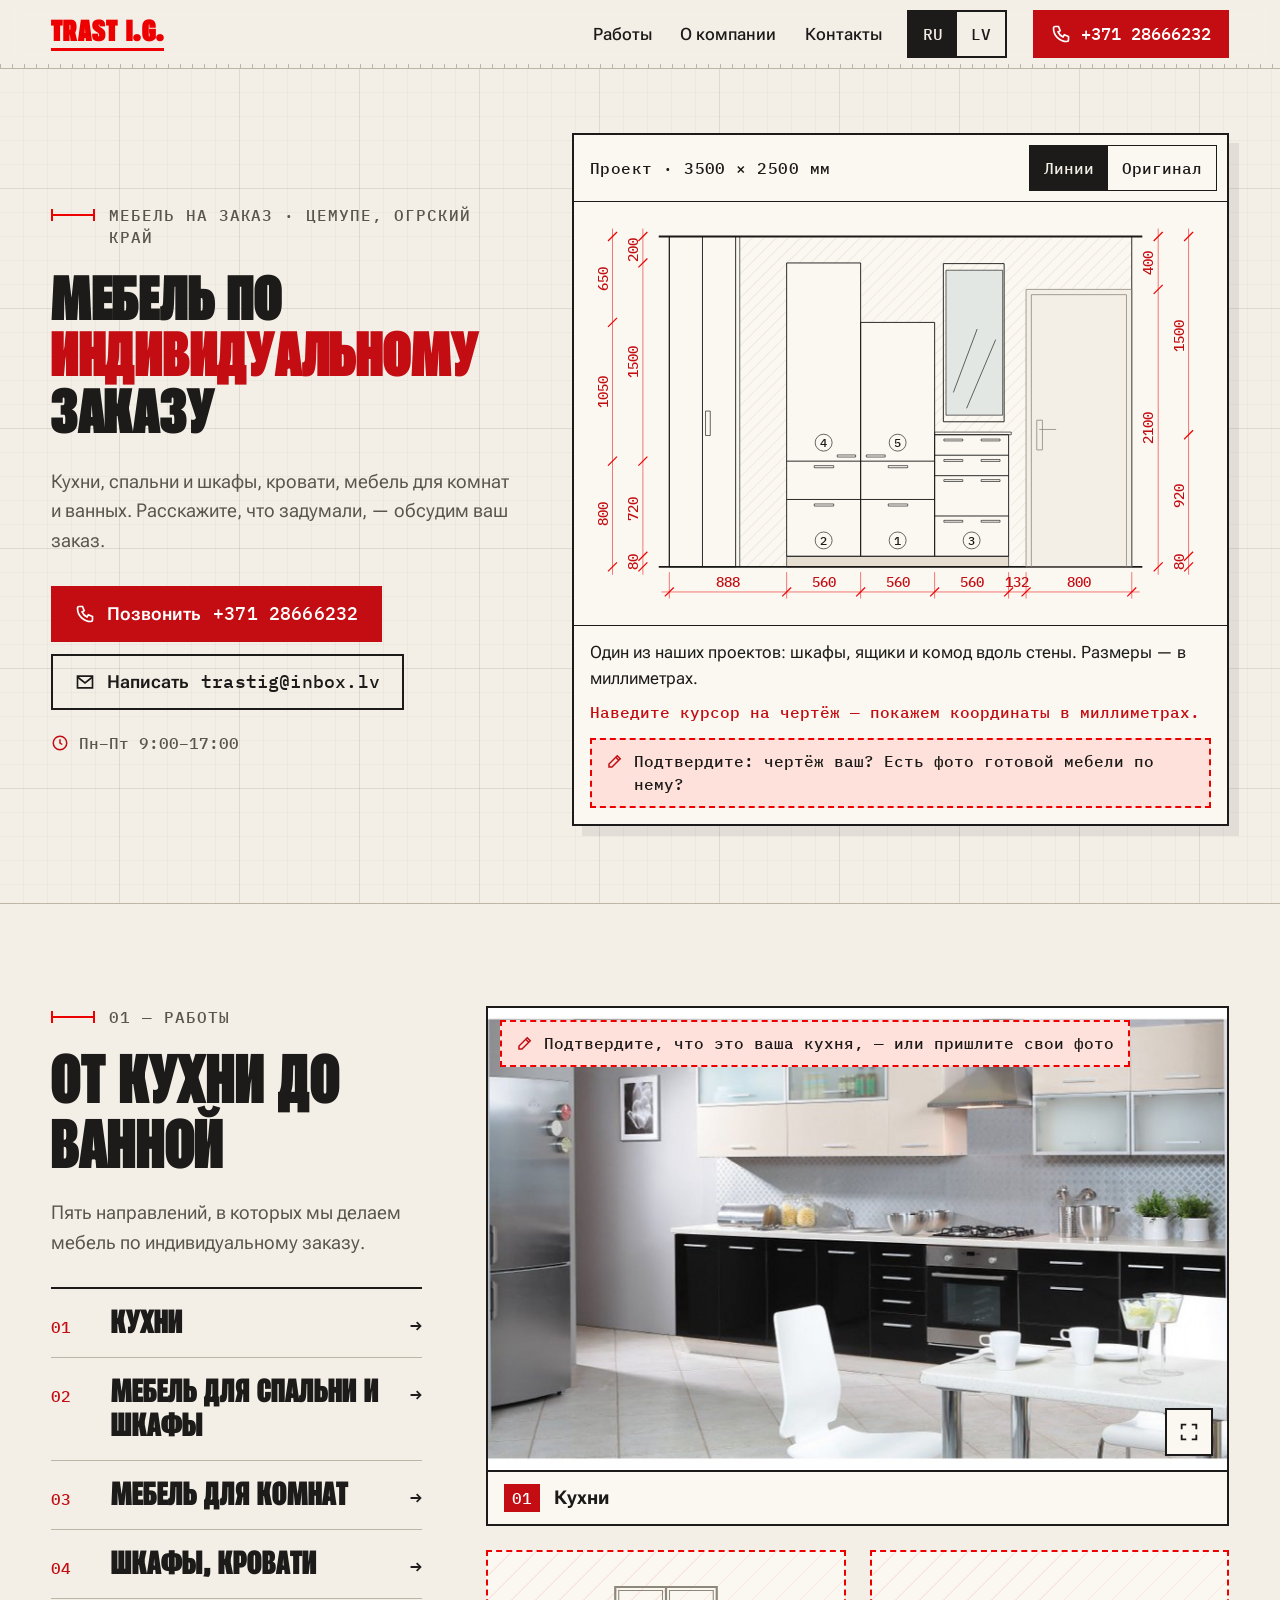
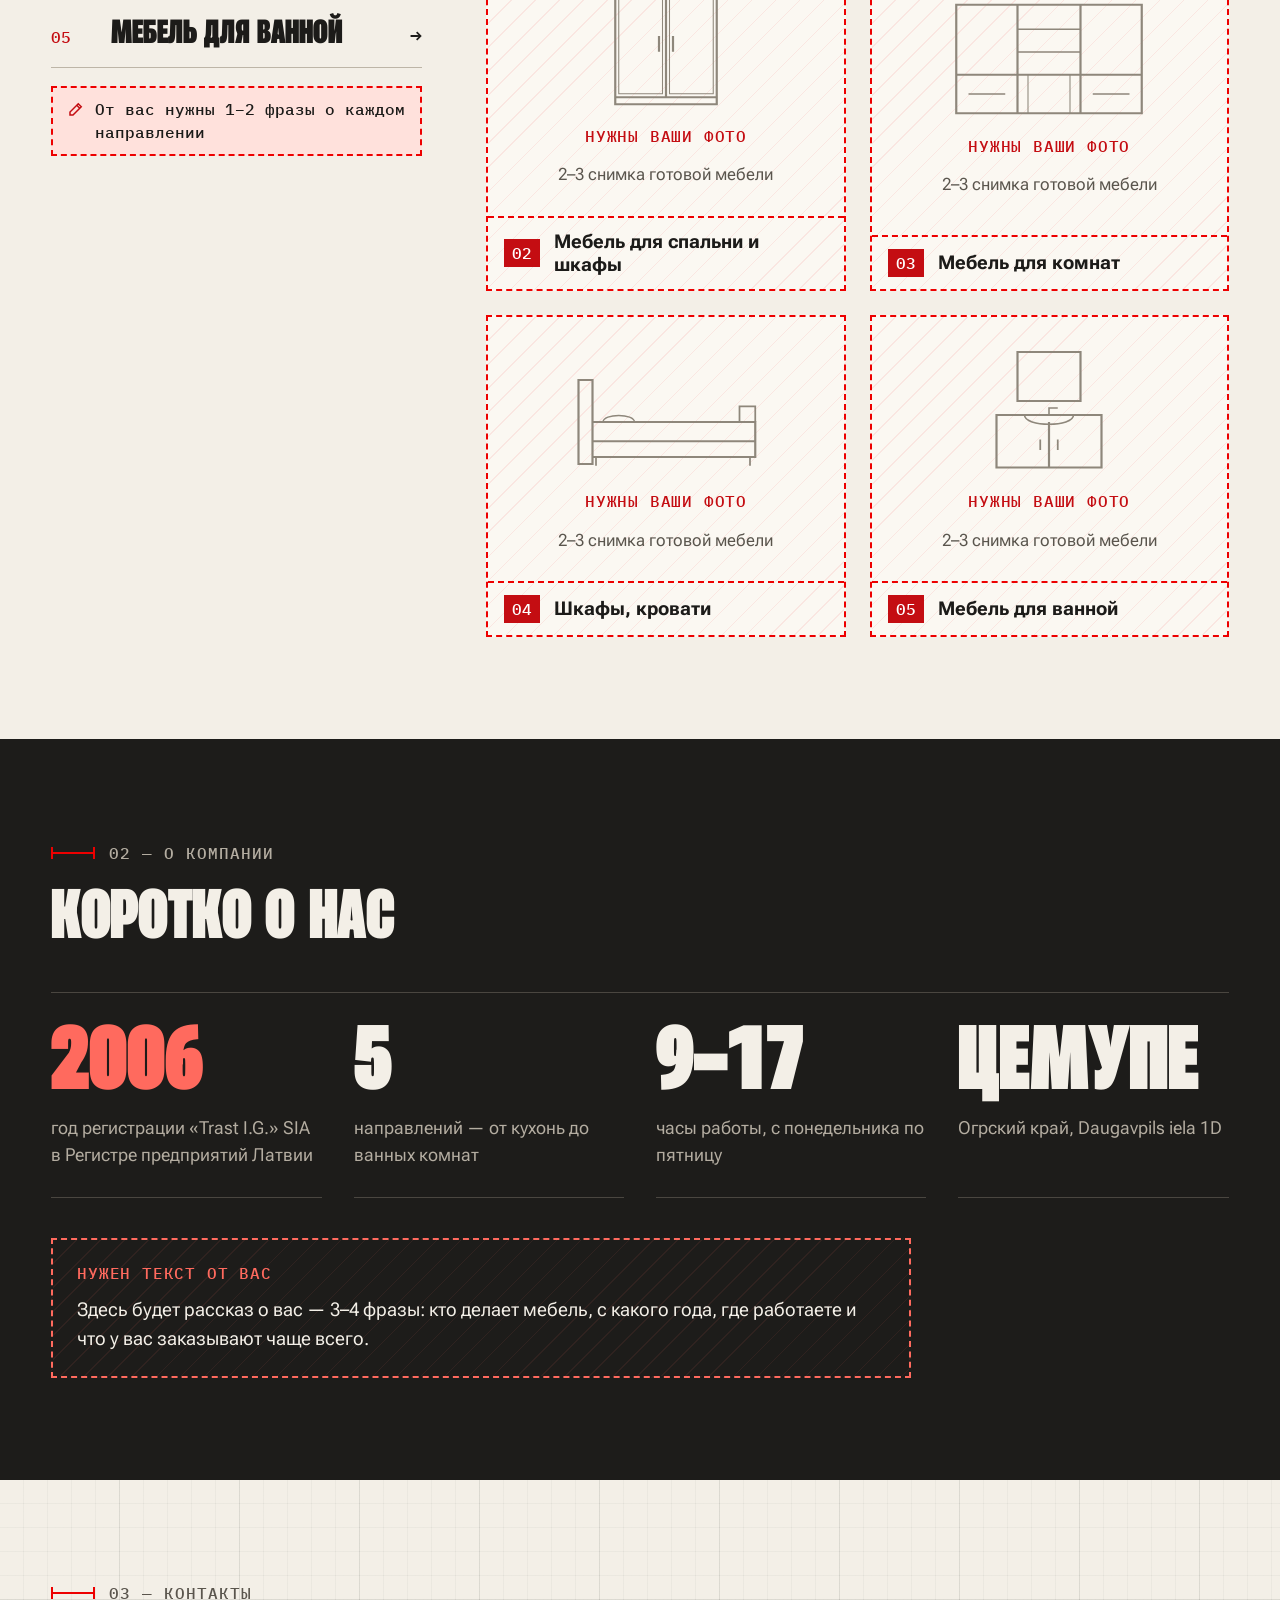
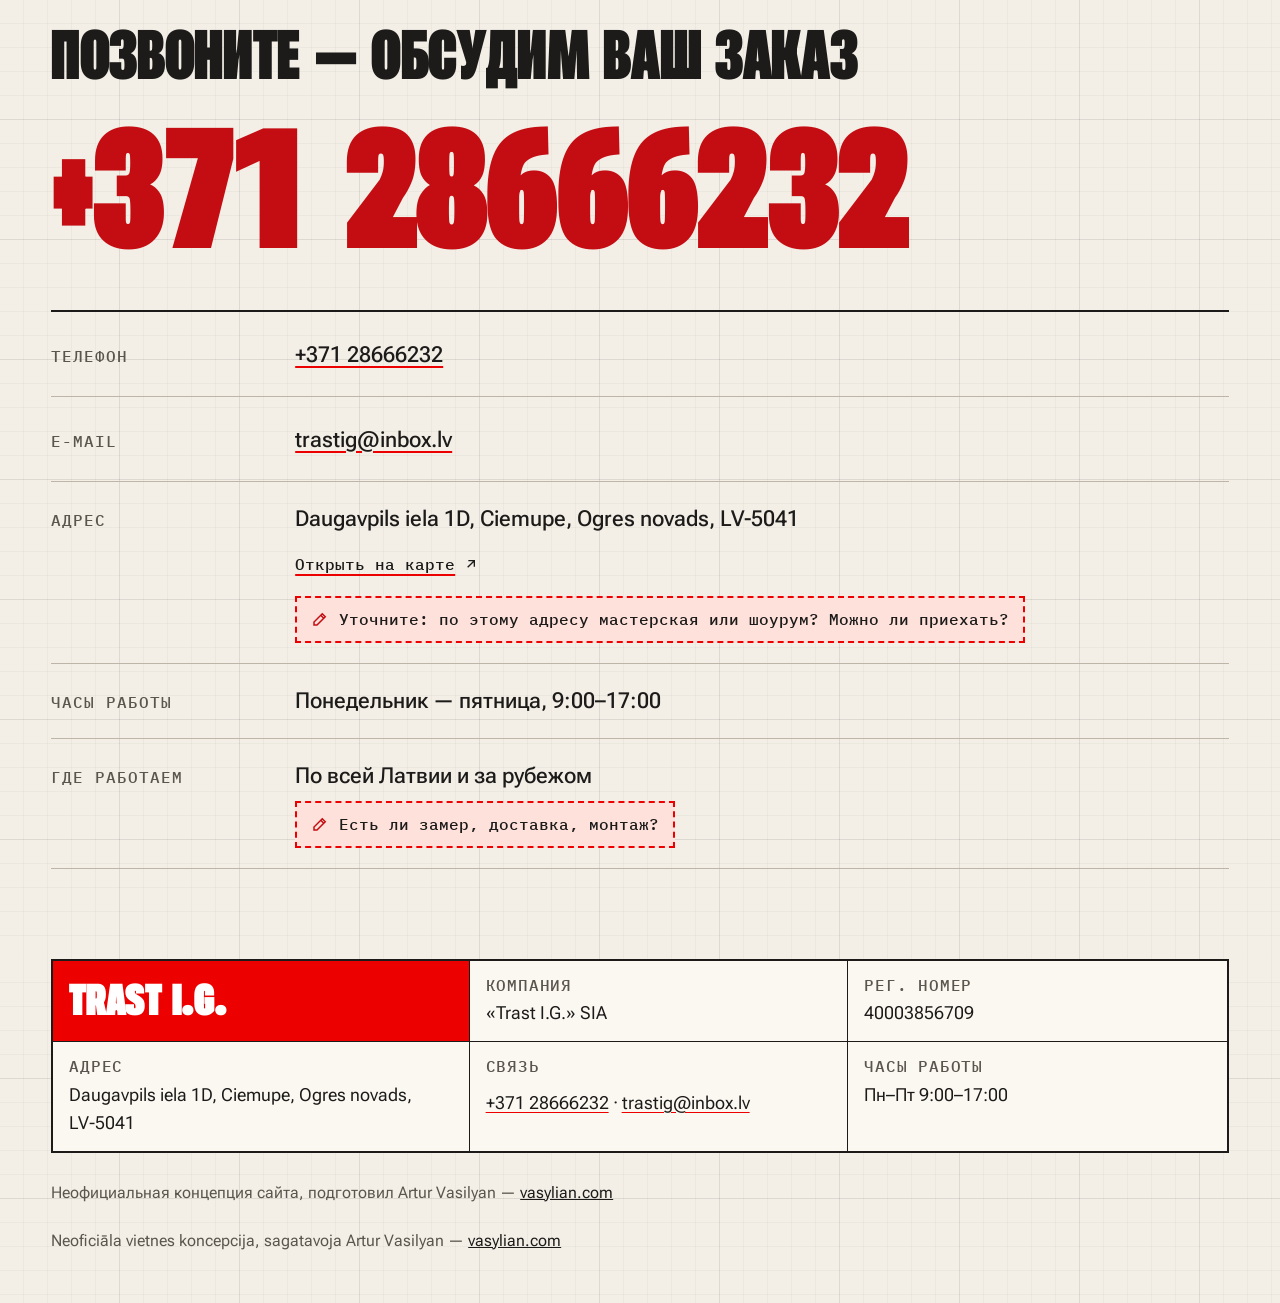
==== commit a013cbdc: ""Trast I.G." SIA: koncepcija (2026-09-26 20:44)" ====
--- a/index.html
+++ b/index.html
@@ -657,9 +657,10 @@
         </dd></div>
         <div><dt data-i18n="contact.hours">Часы работы</dt><dd data-i18n="contact.hoursv">Понедельник — пятница, 9:00–17:00</dd></div>
         <div><dt data-i18n="contact.area">Где работаем</dt><dd>
-          <span class="chip" data-zaglushka="Где работаете (Огре и край, Рига, вся Латвия?) и есть ли замер, доставка, монтаж" style="margin-top:0">
+          <span data-i18n="contact.areav">По всей Латвии и за рубежом</span><br>
+          <span class="chip" data-zaglushka="Есть ли замер, доставка, монтаж" style="margin-top:.5rem">
             <svg viewBox="0 0 24 24" fill="none" stroke="currentColor" stroke-width="2" aria-hidden="true"><path d="M4 20h4L19 9l-4-4L4 16z"/><path d="m13 7 4 4"/></svg>
-            <span data-i18n="contact.chip2">Где вы работаете? Есть ли замер, доставка, монтаж?</span>
+            <span data-i18n="contact.chip2">Есть ли замер, доставка, монтаж?</span>
           </span>
         </dd></div>
       </dl>
@@ -762,7 +763,8 @@
     "contact.hours": "Darba laiks",
     "contact.hoursv": "Pirmdiena — piektdiena, 9.00–17.00",
     "contact.area": "Kur strādājam",
-    "contact.chip2": "Kur jūs strādājat? Vai ir uzmērīšana, piegāde, montāža?",
+    "contact.areav": "Visā Latvijā un ārzemēs",
+    "contact.chip2": "Vai ir uzmērīšana, piegāde, montāža?",
     "foot.company": "Uzņēmums",
     "foot.name": "„Trast I.G.” SIA",
     "foot.reg": "Reģ. Nr.",
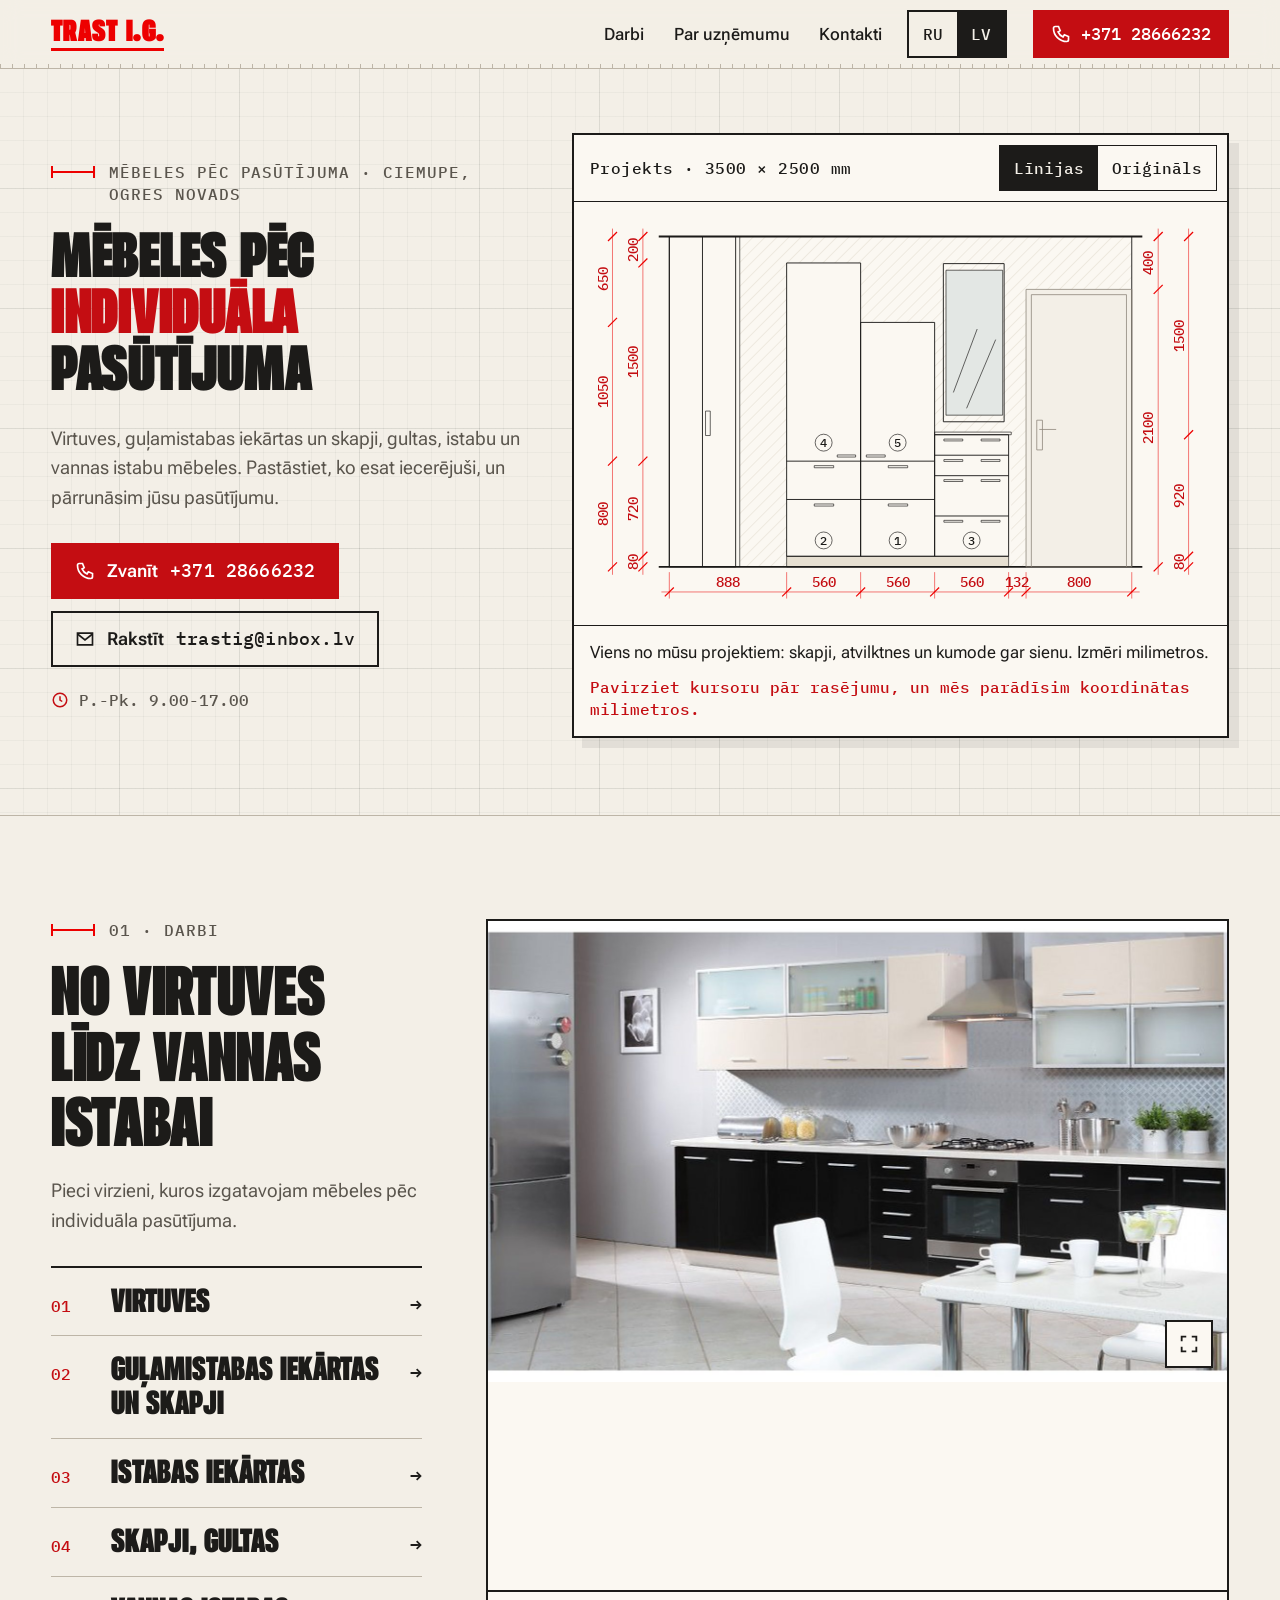
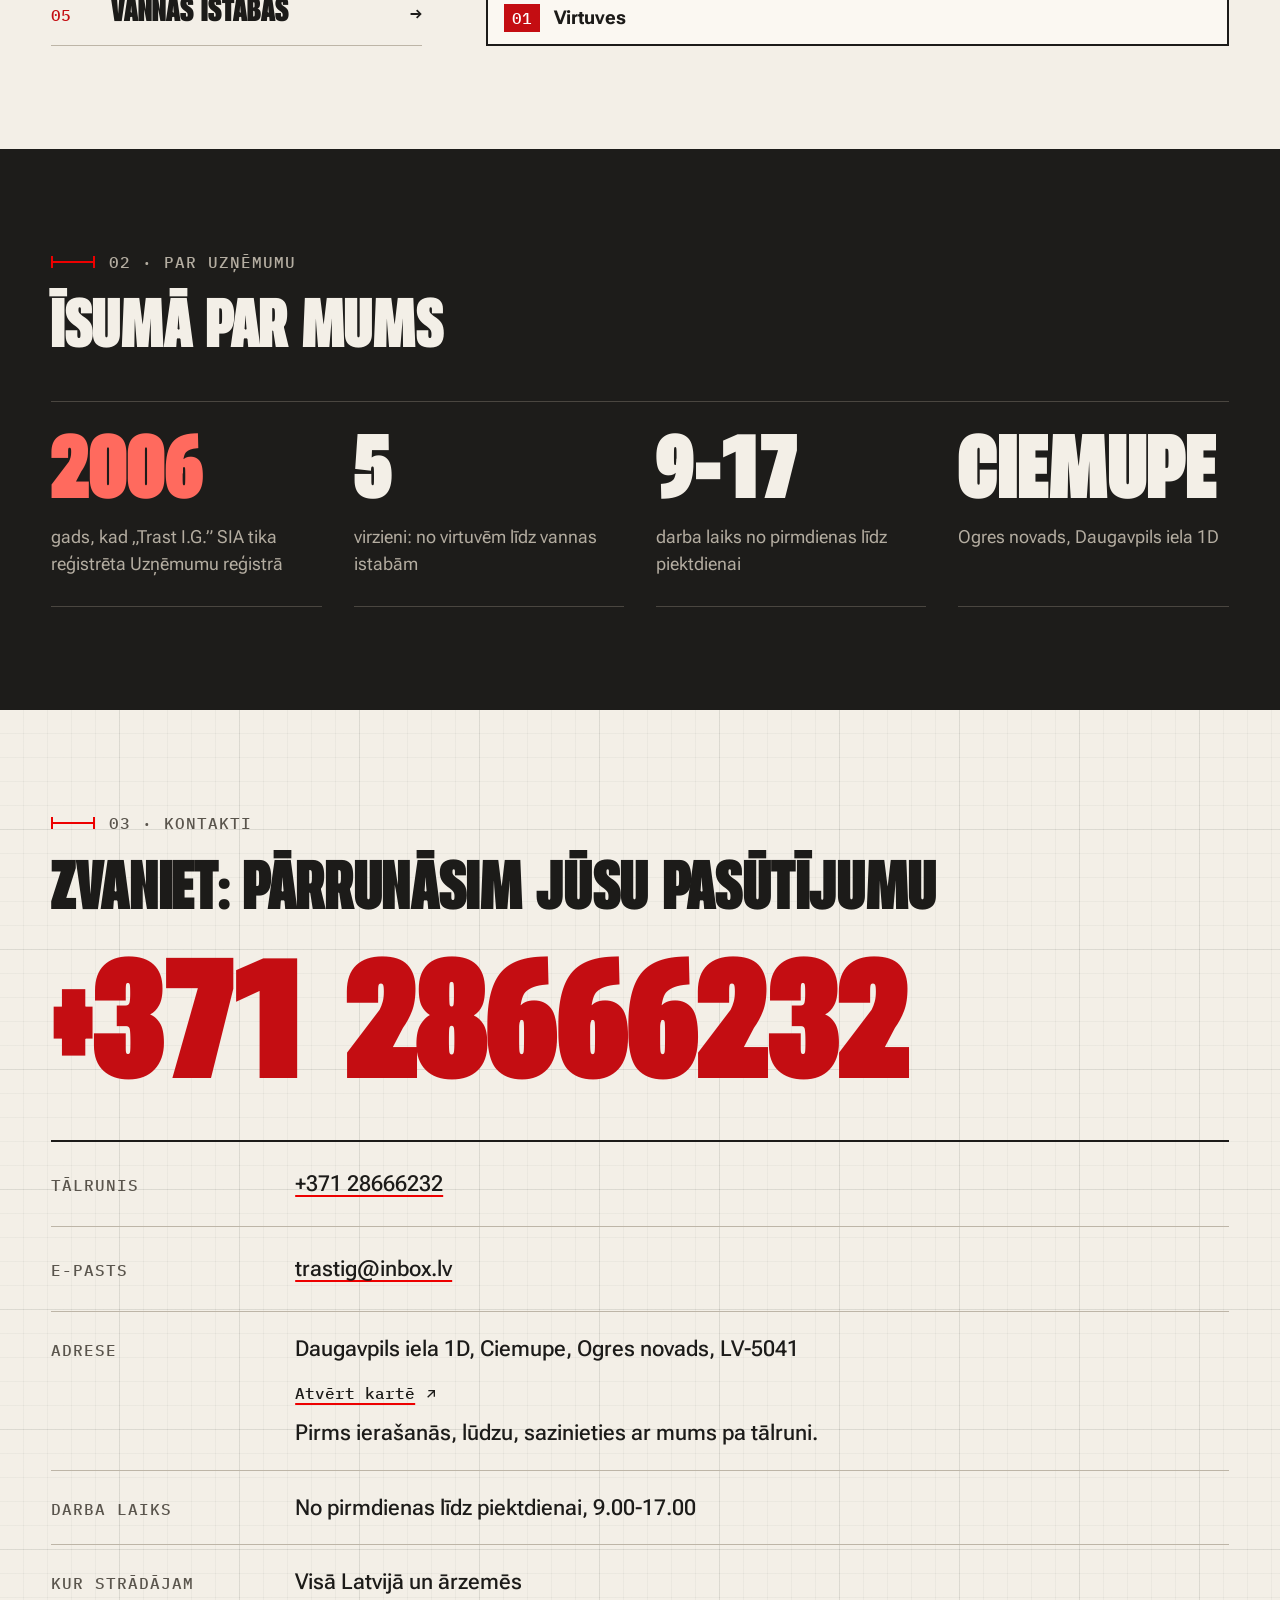
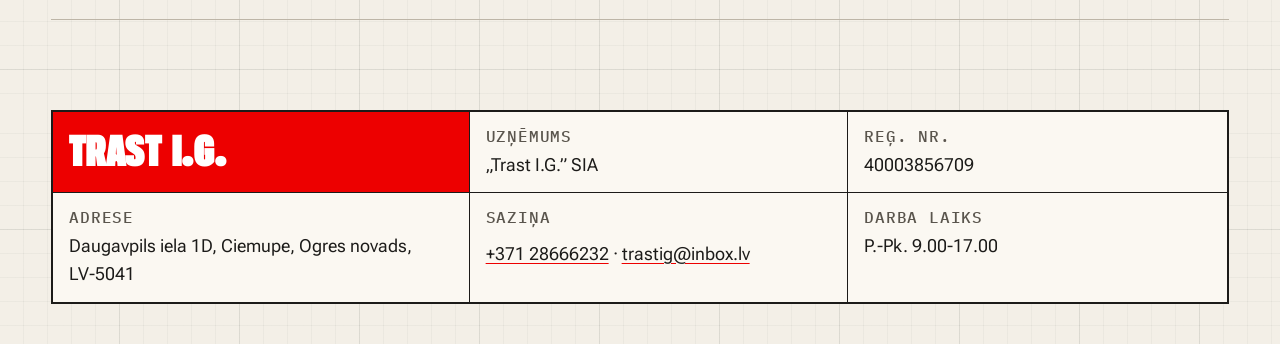
==== commit 26739cfc: "Latvian by default; remove owner questions, empty photo sheets and concept footer; no long dashes in" ====
--- a/index.html
+++ b/index.html
@@ -1,16 +1,16 @@
 <!doctype html>
-<html lang="ru">
+<html lang="lv">
 <head>
 <meta name="robots" content="noindex, nofollow">
 <meta charset="utf-8">
 <meta name="viewport" content="width=device-width, initial-scale=1">
-<title>Trast I.G. — мебель на заказ · Цемупе, Огрский край</title>
-<meta name="description" content="Мебель по индивидуальному заказу: кухни, спальни и шкафы, кровати, мебель для комнат и ванных. Цемупе, Огрский край. Тел. +371 28666232.">
+<title>Trast I.G.: mēbeles pēc pasūtījuma · Ciemupe, Ogres novads</title>
+<meta name="description" content="Mēbeles pēc individuāla pasūtījuma: virtuves, guļamistabas iekārtas un skapji, gultas, istabu un vannas istabu mēbeles. Ciemupe, Ogres novads. Tālr. +371 28666232.">
 <meta property="og:type" content="website">
-<meta property="og:title" content="Trast I.G. — мебель на заказ · Цемупе, Огрский край">
-<meta property="og:description" content="Мебель по индивидуальному заказу: кухни, спальни и шкафы, кровати, мебель для комнат и ванных. Цемупе, Огрский край. Тел. +371 28666232.">
-<meta property="og:locale" content="ru_RU">
-<meta property="og:locale:alternate" content="lv_LV">
+<meta property="og:title" content="Trast I.G.: mēbeles pēc pasūtījuma · Ciemupe, Ogres novads">
+<meta property="og:description" content="Mēbeles pēc individuāla pasūtījuma: virtuves, guļamistabas iekārtas un skapji, gultas, istabu un vannas istabu mēbeles. Ciemupe, Ogres novads. Tālr. +371 28666232.">
+<meta property="og:locale" content="lv_LV">
+<meta property="og:locale:alternate" content="ru_RU">
 <meta name="theme-color" content="#F3EFE7">
 <meta name="color-scheme" content="light">
 <link rel="icon" type="image/svg+xml" href="data:image/svg+xml,%3Csvg xmlns='http://www.w3.org/2000/svg' viewBox='0 0 64 64'%3E%3Crect width='64' height='64' rx='10' fill='%23ED0000'/%3E%3Cpath d='M13 14h38v10H37v26H27V24H13z' fill='%23fff'/%3E%3Cpath d='M10 55h44' stroke='%23fff' stroke-width='3'/%3E%3C/svg%3E">
@@ -354,7 +354,7 @@
 
 <header class="top" id="top">
   <div class="wrap top-in">
-    <a class="brand" href="#top" data-i18n-attr="aria-label:brand.label" aria-label="Trast I.G. — в начало страницы"><span class="brand-w">TRAST I.G.</span></a>
+    <a class="brand" href="#top" data-i18n-attr="aria-label:brand.label" aria-label="Trast I.G., в начало страницы"><span class="brand-w">TRAST I.G.</span></a>
     <nav class="nav" data-i18n-attr="aria-label:nav.label" aria-label="Разделы">
       <a href="#darbi" data-i18n="nav.works">Работы</a>
       <a href="#par-mums" data-i18n="nav.about">О компании</a>
@@ -379,7 +379,7 @@
       <div class="hero-text">
         <p class="eyebrow" data-i18n="hero.eyebrow">Мебель на заказ · Цемупе, Огрский край</p>
         <h1 class="h1" id="h1" data-i18n="hero.h1"><span class="ln"><span>Мебель по</span></span><span class="ln"><span class="mark">индивидуальному</span></span><span class="ln"><span>заказу</span></span></h1>
-        <p class="lead" data-i18n="hero.lead">Кухни, спальни и шкафы, кровати, мебель для комнат и ванных. Расскажите, что задумали, — обсудим ваш заказ.</p>
+        <p class="lead" data-i18n="hero.lead">Кухни, спальни и шкафы, кровати, мебель для комнат и ванных. Расскажите, что задумали, и обсудим ваш заказ.</p>
         <div class="cta">
           <a class="btn btn--red" href="tel:+37128666232">
             <svg viewBox="0 0 24 24" fill="none" stroke="currentColor" stroke-width="2" aria-hidden="true"><path d="M5 3h4l2 5-2.5 1.5a11 11 0 0 0 6 6L16 13l5 2v4a2 2 0 0 1-2 2A16 16 0 0 1 3 5a2 2 0 0 1 2-2"/></svg>
@@ -392,7 +392,7 @@
         </div>
         <p class="hours">
           <svg viewBox="0 0 24 24" fill="none" stroke="currentColor" stroke-width="2" aria-hidden="true"><circle cx="12" cy="12" r="9"/><path d="M12 7v5l3 2"/></svg>
-          <span data-i18n="hero.hours">Пн–Пт 9:00–17:00</span>
+          <span data-i18n="hero.hours">Пн-Пт 9:00-17:00</span>
         </p>
       </div>
 
@@ -406,7 +406,7 @@
         </div>
         <div class="sp-body">
           <svg class="plan" viewBox="-570 -110 4640 2900" role="img" aria-labelledby="plan-t" xmlns="http://www.w3.org/2000/svg">
-            <title id="plan-t" data-i18n="plan.title">Чертёж проекта: стена 3500 × 2500 мм — высокий шкаф, два модуля с дверцами и ящиками, комод с зеркалом, рядом дверь</title>
+            <title id="plan-t" data-i18n="plan.title">Чертёж проекта: стена 3500 × 2500 мм, высокий шкаф, два модуля с дверцами и ящиками, комод с зеркалом, рядом дверь</title>
             <defs>
               <pattern id="hatch" width="64" height="64" patternUnits="userSpaceOnUse" patternTransform="rotate(45)"><path class="hatch-ln" d="M0 0V64"/></pattern>
             </defs>
@@ -537,12 +537,8 @@
           </svg>
         </div>
         <figcaption class="sp-foot">
-          <p class="sp-cap" data-i18n="plan.cap">Один из наших проектов: шкафы, ящики и комод вдоль стены. Размеры — в миллиметрах.</p>
-          <p class="sp-read" aria-live="off"><span data-read data-i18n="plan.hint">Наведите курсор на чертёж — покажем координаты в миллиметрах.</span></p>
-          <p class="chip" data-zaglushka="Подтвердить, что чертёж на первом экране ваш и его можно показывать; прислать фото готовой мебели по этому проекту">
-            <svg viewBox="0 0 24 24" fill="none" stroke="currentColor" stroke-width="2" aria-hidden="true"><path d="M4 20h4L19 9l-4-4L4 16z"/><path d="m13 7 4 4"/></svg>
-            <span data-i18n="plan.chip">Подтвердите: чертёж ваш? Есть фото готовой мебели по нему?</span>
-          </p>
+          <p class="sp-cap" data-i18n="plan.cap">Один из наших проектов: шкафы, ящики и комод вдоль стены. Размеры в миллиметрах.</p>
+          <p class="sp-read" aria-live="off"><span data-read data-i18n="plan.hint">Наведите курсор на чертёж, и мы покажем координаты в миллиметрах.</span></p>
         </figcaption>
       </figure>
     </div>
@@ -552,70 +548,26 @@
   <section class="works" id="darbi" aria-labelledby="works-h">
     <div class="wrap works-grid">
       <div class="works-side rv">
-        <p class="eyebrow" data-i18n="works.eyebrow">01 — Работы</p>
+        <p class="eyebrow" data-i18n="works.eyebrow">01 · Работы</p>
         <h2 class="h2" id="works-h" data-i18n="works.h2">От кухни до ванной</h2>
         <p class="lead" data-i18n="works.lead">Пять направлений, в которых мы делаем мебель по индивидуальному заказу.</p>
         <ol class="spec">
           <li><a href="#lapa-1" data-sheet="lapa-1"><span class="n">01</span><span class="t" data-i18n="cat.1">Кухни</span><span class="ar" aria-hidden="true">→</span></a></li>
-          <li><a href="#lapa-2" data-sheet="lapa-2"><span class="n">02</span><span class="t" data-i18n="cat.2">Мебель для спальни и шкафы</span><span class="ar" aria-hidden="true">→</span></a></li>
-          <li><a href="#lapa-3" data-sheet="lapa-3"><span class="n">03</span><span class="t" data-i18n="cat.3">Мебель для комнат</span><span class="ar" aria-hidden="true">→</span></a></li>
-          <li><a href="#lapa-4" data-sheet="lapa-4"><span class="n">04</span><span class="t" data-i18n="cat.4">Шкафы, кровати</span><span class="ar" aria-hidden="true">→</span></a></li>
-          <li><a href="#lapa-5" data-sheet="lapa-5"><span class="n">05</span><span class="t" data-i18n="cat.5">Мебель для ванной</span><span class="ar" aria-hidden="true">→</span></a></li>
+          <li><a href="#kontakti"><span class="n">02</span><span class="t" data-i18n="cat.2">Мебель для спальни и шкафы</span><span class="ar" aria-hidden="true">→</span></a></li>
+          <li><a href="#kontakti"><span class="n">03</span><span class="t" data-i18n="cat.3">Мебель для комнат</span><span class="ar" aria-hidden="true">→</span></a></li>
+          <li><a href="#kontakti"><span class="n">04</span><span class="t" data-i18n="cat.4">Шкафы, кровати</span><span class="ar" aria-hidden="true">→</span></a></li>
+          <li><a href="#kontakti"><span class="n">05</span><span class="t" data-i18n="cat.5">Мебель для ванной</span><span class="ar" aria-hidden="true">→</span></a></li>
         </ol>
-        <p class="chip" data-zaglushka="По 1–2 фразы о каждом направлении: что именно делаете">
-          <svg viewBox="0 0 24 24" fill="none" stroke="currentColor" stroke-width="2" aria-hidden="true"><path d="M4 20h4L19 9l-4-4L4 16z"/><path d="m13 7 4 4"/></svg>
-          <span data-i18n="works.chip">От вас нужны 1–2 фразы о каждом направлении</span>
-        </p>
       </div>
 
       <div class="sheets">
         <figure class="sheet sheet--photo rv" id="lapa-1">
           <button class="sheet-img" type="button" data-lightbox data-i18n-attr="aria-label:sheet.open" aria-label="Открыть фото крупнее">
-            <img src="img/virtuve.jpg" width="1600" height="959" data-i18n-attr="alt:sheet1.alt" alt="Кухня: чёрные глянцевые нижние шкафы, светлые верхние шкафы, часть — с матовым стеклом">
+            <img src="img/virtuve.jpg" width="1600" height="959" data-i18n-attr="alt:sheet1.alt" alt="Кухня: чёрные глянцевые нижние шкафы, светлые верхние шкафы, часть с матовым стеклом">
             <span class="zoom" aria-hidden="true"><svg viewBox="0 0 24 24" fill="none" stroke="currentColor" stroke-width="2"><path d="M4 9V4h5M20 9V4h-5M4 15v5h5M20 15v5h-5"/></svg></span>
           </button>
-          <p class="chip" data-zaglushka="Подтвердить, что кухня на фото — ваша работа, или заменить своими фото кухонь">
-            <svg viewBox="0 0 24 24" fill="none" stroke="currentColor" stroke-width="2" aria-hidden="true"><path d="M4 20h4L19 9l-4-4L4 16z"/><path d="m13 7 4 4"/></svg>
-            <span data-i18n="sheet1.chip">Подтвердите, что это ваша кухня, — или пришлите свои фото</span>
-          </p>
           <figcaption class="sheet-cap"><span class="n">01</span><span class="t" data-i18n="cat.1">Кухни</span></figcaption>
         </figure>
-
-        <div class="sheet sheet--empty rv" id="lapa-2" data-zaglushka="Фото готовых работ: мебель для спальни и шкафы (2–3 снимка)">
-          <div class="ph">
-            <svg viewBox="0 0 240 150" fill="none" stroke="currentColor" stroke-width="2.5" aria-hidden="true"><path d="M62 8h116v134H62zM120 8v126M62 134h116"/><path d="M112 64v18M128 64v18"/><path d="M66 12h50v118H66zM124 12h50v118h-50z" stroke-width="1.2"/></svg>
-            <p class="ph-need" data-i18n="ph.need">Нужны ваши фото</p>
-            <p class="ph-hint" data-i18n="ph.hint">2–3 снимка готовой мебели</p>
-          </div>
-          <div class="sheet-cap"><span class="n">02</span><span class="t" data-i18n="cat.2">Мебель для спальни и шкафы</span></div>
-        </div>
-
-        <div class="sheet sheet--empty rv" id="lapa-3" data-zaglushka="Фото готовых работ: мебель для комнат (2–3 снимка)">
-          <div class="ph">
-            <svg viewBox="0 0 240 150" fill="none" stroke="currentColor" stroke-width="2.5" aria-hidden="true"><path d="M14 18h212v124H14zM84 18v124M156 18v124M14 98h212"/><path d="M84 46h72M84 72h72M28 120h42M170 120h42" stroke-width="1.6"/><path d="M96 98v44M144 98v44" stroke-width="1.2"/></svg>
-            <p class="ph-need" data-i18n="ph.need">Нужны ваши фото</p>
-            <p class="ph-hint" data-i18n="ph.hint">2–3 снимка готовой мебели</p>
-          </div>
-          <div class="sheet-cap"><span class="n">03</span><span class="t" data-i18n="cat.3">Мебель для комнат</span></div>
-        </div>
-
-        <div class="sheet sheet--empty rv" id="lapa-4" data-zaglushka="Фото готовых работ: шкафы и кровати (2–3 снимка)">
-          <div class="ph">
-            <svg viewBox="0 0 240 150" fill="none" stroke="currentColor" stroke-width="2.5" aria-hidden="true"><path d="M20 40h16v96H20zM36 88h186v22H36zM36 110h186v18H36z"/><path d="M40 128v10M216 128v10M204 88V70h18v18" stroke-width="2"/><path d="M48 88c0-10 36-10 36 0" stroke-width="1.6"/></svg>
-            <p class="ph-need" data-i18n="ph.need">Нужны ваши фото</p>
-            <p class="ph-hint" data-i18n="ph.hint">2–3 снимка готовой мебели</p>
-          </div>
-          <div class="sheet-cap"><span class="n">04</span><span class="t" data-i18n="cat.4">Шкафы, кровати</span></div>
-        </div>
-
-        <div class="sheet sheet--empty rv" id="lapa-5" data-zaglushka="Фото готовых работ: мебель для ванной (2–3 снимка)">
-          <div class="ph">
-            <svg viewBox="0 0 240 150" fill="none" stroke="currentColor" stroke-width="2.5" aria-hidden="true"><path d="M84 8h72v56H84zM60 80h120v60H60zM120 88v52M60 80h120"/><path d="M92 80c0 14 56 14 56 0M120 80v-8h10" stroke-width="1.8"/><path d="M110 108v12M130 108v12" stroke-width="2"/></svg>
-            <p class="ph-need" data-i18n="ph.need">Нужны ваши фото</p>
-            <p class="ph-hint" data-i18n="ph.hint">2–3 снимка готовой мебели</p>
-          </div>
-          <div class="sheet-cap"><span class="n">05</span><span class="t" data-i18n="cat.5">Мебель для ванной</span></div>
-        </div>
       </div>
     </div>
   </section>
@@ -623,26 +575,22 @@
   <!-- ============ О компании ============ -->
   <section class="about" id="par-mums" aria-labelledby="about-h">
     <div class="wrap">
-      <p class="eyebrow rv" data-i18n="about.eyebrow">02 — О компании</p>
+      <p class="eyebrow rv" data-i18n="about.eyebrow">02 · О компании</p>
       <h2 class="h2 rv" id="about-h" data-i18n="about.h2">Коротко о нас</h2>
       <dl class="facts rv">
         <div><dt class="red">2006</dt><dd data-i18n="fact.1">год регистрации «Trast I.G.» SIA в Регистре предприятий Латвии</dd></div>
-        <div><dt>5</dt><dd data-i18n="fact.2">направлений — от кухонь до ванных комнат</dd></div>
-        <div><dt>9–17</dt><dd data-i18n="fact.3">часы работы, с понедельника по пятницу</dd></div>
+        <div><dt>5</dt><dd data-i18n="fact.2">направлений: от кухонь до ванных комнат</dd></div>
+        <div><dt>9-17</dt><dd data-i18n="fact.3">часы работы, с понедельника по пятницу</dd></div>
         <div><dt data-i18n="fact.4n">Цемупе</dt><dd data-i18n="fact.4">Огрский край, Daugavpils iela 1D</dd></div>
       </dl>
-      <div class="about-ph rv" data-zaglushka="Короткий рассказ о компании: кто делает мебель, с какого года работаете, где работаете, что заказывают чаще всего">
-        <p class="ph-need" data-i18n="about.need">Нужен текст от вас</p>
-        <p data-i18n="about.ph">Здесь будет рассказ о вас — 3–4 фразы: кто делает мебель, с какого года, где работаете и что у вас заказывают чаще всего.</p>
-      </div>
     </div>
   </section>
 
   <!-- ============ Контакты ============ -->
   <section class="contact grid-paper" id="kontakti" aria-labelledby="contact-h">
     <div class="wrap">
-      <p class="eyebrow rv" data-i18n="contact.eyebrow">03 — Контакты</p>
-      <h2 class="h2 rv" id="contact-h" data-i18n="contact.h2">Позвоните — обсудим ваш заказ</h2>
+      <p class="eyebrow rv" data-i18n="contact.eyebrow">03 · Контакты</p>
+      <h2 class="h2 rv" id="contact-h" data-i18n="contact.h2">Позвоните: обсудим ваш заказ</h2>
       <a class="big-phone rv" href="tel:+37128666232">+371&nbsp;28666232</a>
       <dl class="cinfo rv">
         <div><dt data-i18n="contact.phone">Телефон</dt><dd><a href="tel:+37128666232">+371&nbsp;28666232</a></dd></div>
@@ -650,18 +598,11 @@
         <div><dt data-i18n="contact.addr">Адрес</dt><dd>
           Daugavpils iela 1D, Ciemupe, Ogres novads, <span class="nw">LV-5041</span><br>
           <a class="maplink" href="https://www.google.com/maps/search/?api=1&amp;query=Daugavpils+iela+1D%2C+Ciemupe%2C+Ogres+novads%2C+LV-5041" target="_blank" rel="noopener"><span data-i18n="contact.map">Открыть на карте</span><svg viewBox="0 0 24 24" fill="none" stroke="currentColor" stroke-width="2" aria-hidden="true"><path d="M7 17 17 7M8 7h9v9"/></svg></a><br>
-          <span class="chip" data-zaglushka="Уточнить: в Ciemupe мастерская или шоурум, можно ли приехать и нужно ли звонить заранее">
-            <svg viewBox="0 0 24 24" fill="none" stroke="currentColor" stroke-width="2" aria-hidden="true"><path d="M4 20h4L19 9l-4-4L4 16z"/><path d="m13 7 4 4"/></svg>
-            <span data-i18n="contact.chip1">Уточните: по этому адресу мастерская или шоурум? Можно ли приехать?</span>
-          </span>
+          <span data-i18n="contact.visit">Перед приездом свяжитесь с нами по телефону.</span>
         </dd></div>
-        <div><dt data-i18n="contact.hours">Часы работы</dt><dd data-i18n="contact.hoursv">Понедельник — пятница, 9:00–17:00</dd></div>
+        <div><dt data-i18n="contact.hours">Часы работы</dt><dd data-i18n="contact.hoursv">С понедельника по пятницу, 9:00-17:00</dd></div>
         <div><dt data-i18n="contact.area">Где работаем</dt><dd>
-          <span data-i18n="contact.areav">По всей Латвии и за рубежом</span><br>
-          <span class="chip" data-zaglushka="Есть ли замер, доставка, монтаж" style="margin-top:.5rem">
-            <svg viewBox="0 0 24 24" fill="none" stroke="currentColor" stroke-width="2" aria-hidden="true"><path d="M4 20h4L19 9l-4-4L4 16z"/><path d="m13 7 4 4"/></svg>
-            <span data-i18n="contact.chip2">Есть ли замер, доставка, монтаж?</span>
-          </span>
+          <span data-i18n="contact.areav">По всей Латвии и за рубежом</span>
         </dd></div>
       </dl>
     </div>
@@ -677,12 +618,8 @@
       <div><span class="k" data-i18n="foot.reg">Рег. номер</span><span class="v">40003856709</span></div>
       <div><span class="k" data-i18n="foot.addr">Адрес</span><span class="v">Daugavpils iela 1D, Ciemupe, Ogres novads, <span class="nw">LV-5041</span></span></div>
       <div><span class="k" data-i18n="foot.contact">Связь</span><span class="v"><a href="tel:+37128666232">+371&nbsp;28666232</a> · <a href="mailto:trastig@inbox.lv">trastig@inbox.lv</a></span></div>
-      <div><span class="k" data-i18n="foot.hours">Часы работы</span><span class="v" data-i18n="foot.hoursv">Пн–Пт 9:00–17:00</span></div>
+      <div><span class="k" data-i18n="foot.hours">Часы работы</span><span class="v" data-i18n="foot.hoursv">Пн-Пт 9:00-17:00</span></div>
     </div>
-    <p class="concept" data-kontsept-pometka>
-      <span lang="ru">Неофициальная концепция сайта, подготовил Artur Vasilyan — <a href="https://vasylian.com">vasylian.com</a></span>
-      <span lang="lv">Neoficiāla vietnes koncepcija, sagatavoja Artur Vasilyan — <a href="https://vasylian.com">vasylian.com</a></span>
-    </p>
   </div>
 </footer>
 
@@ -691,7 +628,7 @@
     <span data-i18n="lb.close">Закрыть</span>
     <svg viewBox="0 0 24 24" width="18" height="18" fill="none" stroke="currentColor" stroke-width="2" aria-hidden="true"><path d="M5 5l14 14M19 5 5 19"/></svg>
   </button>
-  <img src="img/virtuve.jpg" width="1600" height="959" data-i18n-attr="alt:sheet1.alt" alt="Кухня: чёрные глянцевые нижние шкафы, светлые верхние шкафы, часть — с матовым стеклом">
+  <img src="img/virtuve.jpg" width="1600" height="959" data-i18n-attr="alt:sheet1.alt" alt="Кухня: чёрные глянцевые нижние шкафы, светлые верхние шкафы, часть с матовым стеклом">
 </dialog>
 
 <script>
@@ -704,10 +641,10 @@
 
   /* ---------- Тексты LV (RU берётся из разметки) ---------- */
   var LV = {
-    "meta.title": "Trast I.G. — mēbeles pēc pasūtījuma · Ciemupe, Ogres novads",
+    "meta.title": "Trast I.G.: mēbeles pēc pasūtījuma · Ciemupe, Ogres novads",
     "meta.desc": "Mēbeles pēc individuāla pasūtījuma: virtuves, guļamistabas iekārtas un skapji, gultas, istabu un vannas istabu mēbeles. Ciemupe, Ogres novads.",
     "skip": "Pāriet uz saturu",
-    "brand.label": "Trast I.G. — uz lapas sākumu",
+    "brand.label": "Trast I.G., uz lapas sākumu",
     "nav.label": "Sadaļas",
     "nav.works": "Darbi",
     "nav.about": "Par uzņēmumu",
@@ -719,18 +656,17 @@
     "hero.lead": "Virtuves, guļamistabas iekārtas un skapji, gultas, istabu un vannas istabu mēbeles. Pastāstiet, ko esat iecerējuši, un pārrunāsim jūsu pasūtījumu.",
     "cta.call": "Zvanīt",
     "cta.mail": "Rakstīt",
-    "hero.hours": "P.–Pk. 9.00–17.00",
+    "hero.hours": "P.-Pk. 9.00-17.00",
     "plan.sheet": "Projekts · 3500 × 2500 mm",
     "plan.view": "Rasējuma skats",
     "plan.lines": "Līnijas",
     "plan.orig": "Oriģināls",
-    "plan.title": "Projekta rasējums: 3500 × 2500 mm siena — augsts skapis, divi moduļi ar durtiņām un atvilktnēm, kumode ar spoguli, blakus durvis",
-    "plan.cap": "Viens no mūsu projektiem: skapji, atvilktnes un kumode gar sienu. Izmēri — milimetros.",
-    "plan.hint": "Pavirziet kursoru pār rasējumu — parādīsim koordinātas milimetros.",
-    "plan.hintTouch": "Pieskarieties rasējumam — parādīsim koordinātas milimetros.",
+    "plan.title": "Projekta rasējums: 3500 × 2500 mm siena, augsts skapis, divi moduļi ar durtiņām un atvilktnēm, kumode ar spoguli, blakus durvis",
+    "plan.cap": "Viens no mūsu projektiem: skapji, atvilktnes un kumode gar sienu. Izmēri milimetros.",
+    "plan.hint": "Pavirziet kursoru pār rasējumu, un mēs parādīsim koordinātas milimetros.",
+    "plan.hintTouch": "Pieskarieties rasējumam, un mēs parādīsim koordinātas milimetros.",
     "plan.read": "{x} mm no kreisās malas · {y} mm no grīdas",
-    "plan.chip": "Apstipriniet: vai rasējums ir jūsu? Vai ir gatavo mēbeļu foto pēc šī rasējuma?",
-    "works.eyebrow": "01 — Darbi",
+    "works.eyebrow": "01 · Darbi",
     "works.h2": "No virtuves līdz vannas istabai",
     "works.lead": "Pieci virzieni, kuros izgatavojam mēbeles pēc individuāla pasūtījuma.",
     "cat.1": "Virtuves",
@@ -738,45 +674,38 @@
     "cat.3": "Istabas iekārtas",
     "cat.4": "Skapji, gultas",
     "cat.5": "Vannas istabas",
-    "works.chip": "No jums vajadzīgi 1–2 teikumi par katru virzienu",
     "sheet.open": "Atvērt foto lielākā izmērā",
     "sheet1.alt": "Virtuve: melni spīdīgi apakšējie skapji, gaiši augšējie skapji, daļa ar matētu stiklu",
-    "sheet1.chip": "Apstipriniet, ka šī ir jūsu virtuve, vai atsūtiet savas fotogrāfijas",
-    "ph.need": "Vajadzīgas jūsu fotogrāfijas",
-    "ph.hint": "2–3 attēli ar gatavām mēbelēm",
-    "about.eyebrow": "02 — Par uzņēmumu",
+    "about.eyebrow": "02 · Par uzņēmumu",
     "about.h2": "Īsumā par mums",
     "fact.1": "gads, kad „Trast I.G.” SIA tika reģistrēta Uzņēmumu reģistrā",
-    "fact.2": "virzieni — no virtuvēm līdz vannas istabām",
+    "fact.2": "virzieni: no virtuvēm līdz vannas istabām",
     "fact.3": "darba laiks no pirmdienas līdz piektdienai",
     "fact.4n": "Ciemupe",
     "fact.4": "Ogres novads, Daugavpils iela 1D",
-    "about.need": "Vajadzīgs jūsu teksts",
-    "about.ph": "Šeit būs stāsts par jums — 3–4 teikumi: kas izgatavo mēbeles, kopš kura gada, kur strādājat un ko pie jums pasūta visbiežāk.",
-    "contact.eyebrow": "03 — Kontakti",
-    "contact.h2": "Zvaniet — pārrunāsim jūsu pasūtījumu",
+    "contact.eyebrow": "03 · Kontakti",
+    "contact.h2": "Zvaniet: pārrunāsim jūsu pasūtījumu",
     "contact.phone": "Tālrunis",
     "contact.mail": "E-pasts",
     "contact.addr": "Adrese",
     "contact.map": "Atvērt kartē",
-    "contact.chip1": "Precizējiet: šajā adresē ir darbnīca vai salons? Vai var atbraukt?",
+    "contact.visit": "Pirms ierašanās, lūdzu, sazinieties ar mums pa tālruni.",
     "contact.hours": "Darba laiks",
-    "contact.hoursv": "Pirmdiena — piektdiena, 9.00–17.00",
+    "contact.hoursv": "No pirmdienas līdz piektdienai, 9.00-17.00",
     "contact.area": "Kur strādājam",
     "contact.areav": "Visā Latvijā un ārzemēs",
-    "contact.chip2": "Vai ir uzmērīšana, piegāde, montāža?",
     "foot.company": "Uzņēmums",
     "foot.name": "„Trast I.G.” SIA",
     "foot.reg": "Reģ. Nr.",
     "foot.addr": "Adrese",
     "foot.contact": "Saziņa",
     "foot.hours": "Darba laiks",
-    "foot.hoursv": "P.–Pk. 9.00–17.00",
+    "foot.hoursv": "P.-Pk. 9.00-17.00",
     "lb.label": "Virtuves foto",
     "lb.close": "Aizvērt"
   };
   var RU = {
-    "plan.hintTouch": "Коснитесь чертежа — покажем координаты в миллиметрах.",
+    "plan.hintTouch": "Коснитесь чертежа, и мы покажем координаты в миллиметрах.",
     "plan.read": "{x} мм от левого края · {y} мм от пола"
   };
   var DICT = { ru: RU, lv: LV };
@@ -786,8 +715,8 @@
   var ogDesc = document.querySelector('meta[property="og:description"]');
   var ogLoc = document.querySelector('meta[property="og:locale"]');
   var ogAlt = document.querySelector('meta[property="og:locale:alternate"]');
-  RU["meta.title"] = document.title;
-  RU["meta.desc"] = metaDesc.getAttribute("content");
+  RU["meta.title"] = "Trast I.G.: мебель на заказ · Цемупе, Огрский край";
+  RU["meta.desc"] = "Мебель по индивидуальному заказу: кухни, спальни и шкафы, кровати, мебель для комнат и ванных. Цемупе, Огрский край. Тел. +371 28666232.";
 
   var textNodes = document.querySelectorAll("[data-i18n]");
   var attrNodes = document.querySelectorAll("[data-i18n-attr]");
@@ -824,7 +753,7 @@
     } else {
       applyLang(l);
     }
-    try { var u = new URL(location.href); if (l === "lv") u.searchParams.set("lang", "lv"); else u.searchParams.delete("lang"); history.replaceState(null, "", u); } catch (e) {}
+    try { var u = new URL(location.href); if (l === "ru") u.searchParams.set("lang", "ru"); else u.searchParams.delete("lang"); history.replaceState(null, "", u); } catch (e) {}
   }
   document.querySelectorAll("[data-lang]").forEach(function (b) {
     b.addEventListener("click", function () { setLang(b.getAttribute("data-lang")); });
@@ -874,8 +803,9 @@
   document.addEventListener("pointerdown", function (e) { if (aiming && !svg.contains(e.target)) stopAim(); });
 
   /* ---------- Список направлений ↔ листы ---------- */
-  document.querySelectorAll(".spec a").forEach(function (a) {
+  document.querySelectorAll(".spec a[data-sheet]").forEach(function (a) {
     var sheet = document.getElementById(a.getAttribute("data-sheet"));
+    if (!sheet) return;
     function on() { sheet.classList.add("is-hot"); }
     function off() { sheet.classList.remove("is-hot"); }
     a.addEventListener("mouseenter", on); a.addEventListener("focus", on);
@@ -928,7 +858,7 @@
   /* ---------- Язык из адреса ---------- */
   var q = null;
   try { q = new URLSearchParams(location.search).get("lang"); } catch (e) {}
-  if (q === "lv") applyLang("lv"); else setHint();
+  if (q === "ru") setHint(); else applyLang("lv");
 })();
 </script>
 </body>
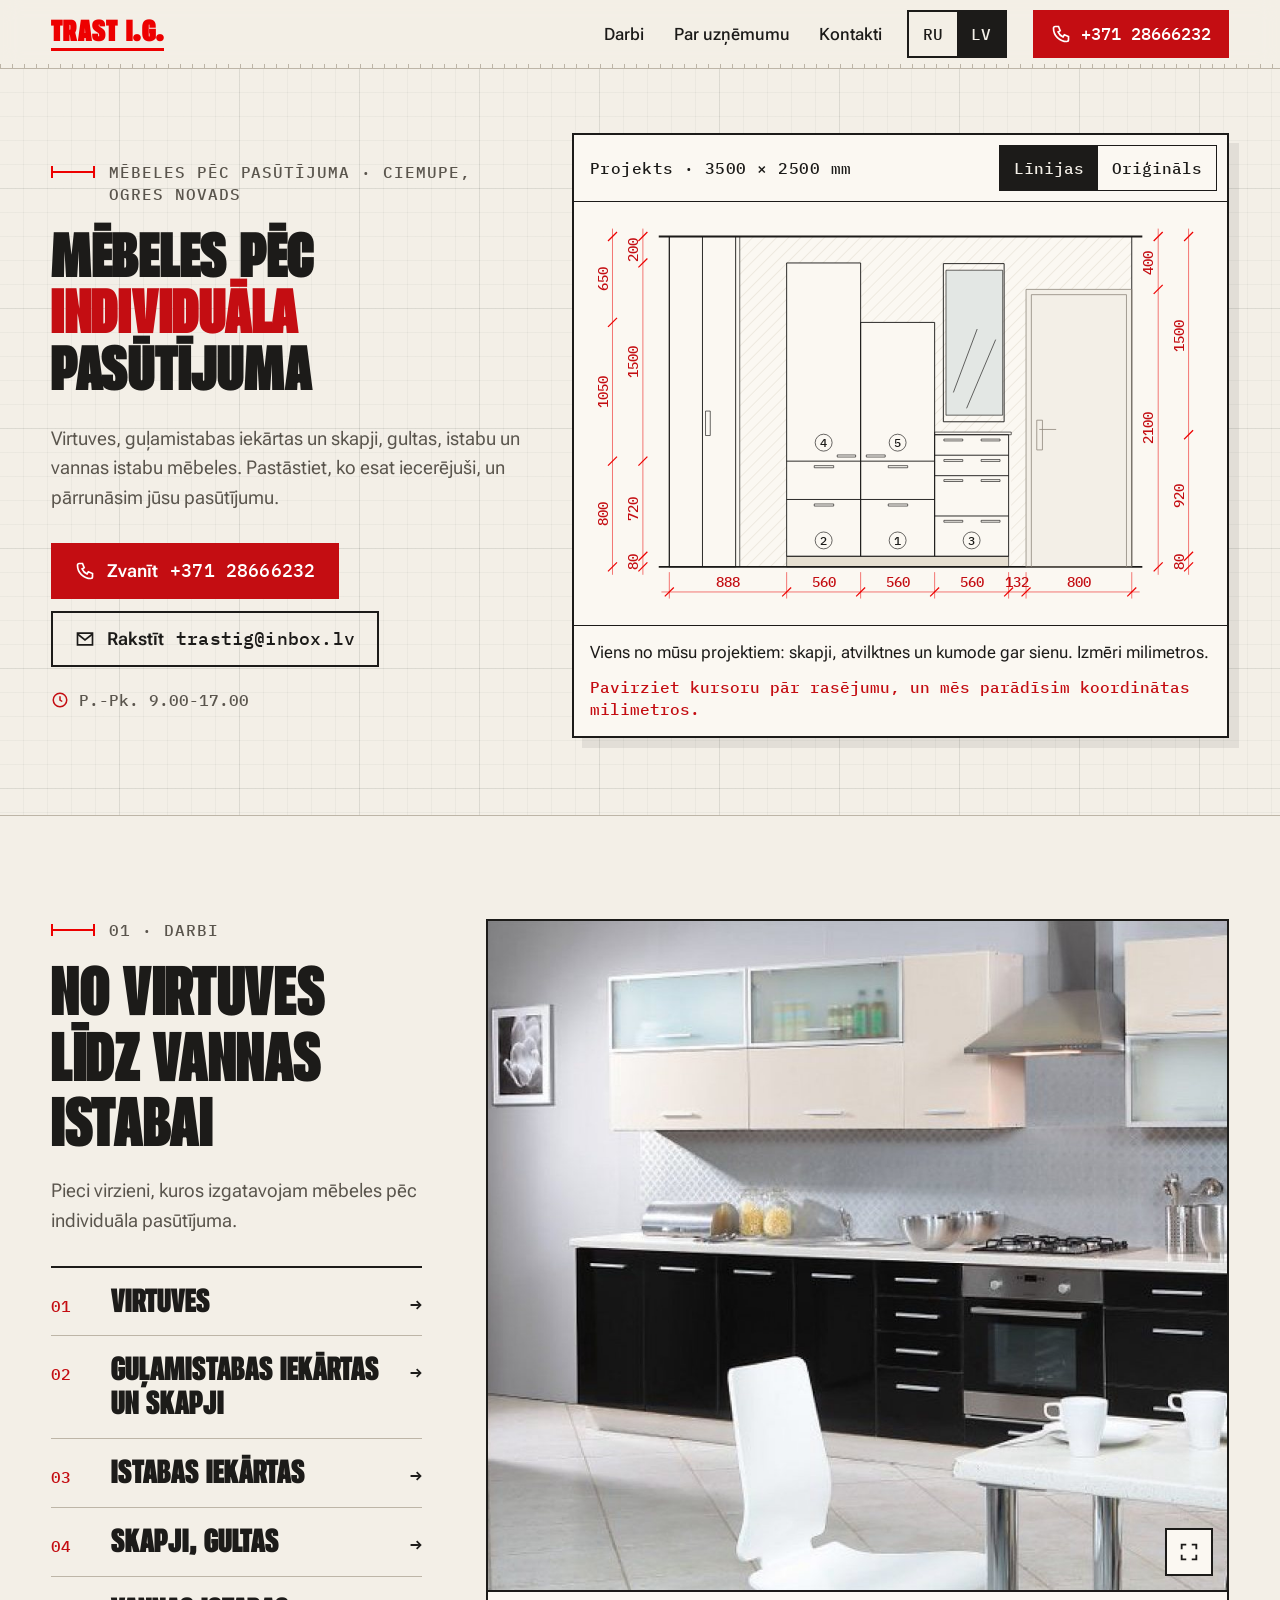
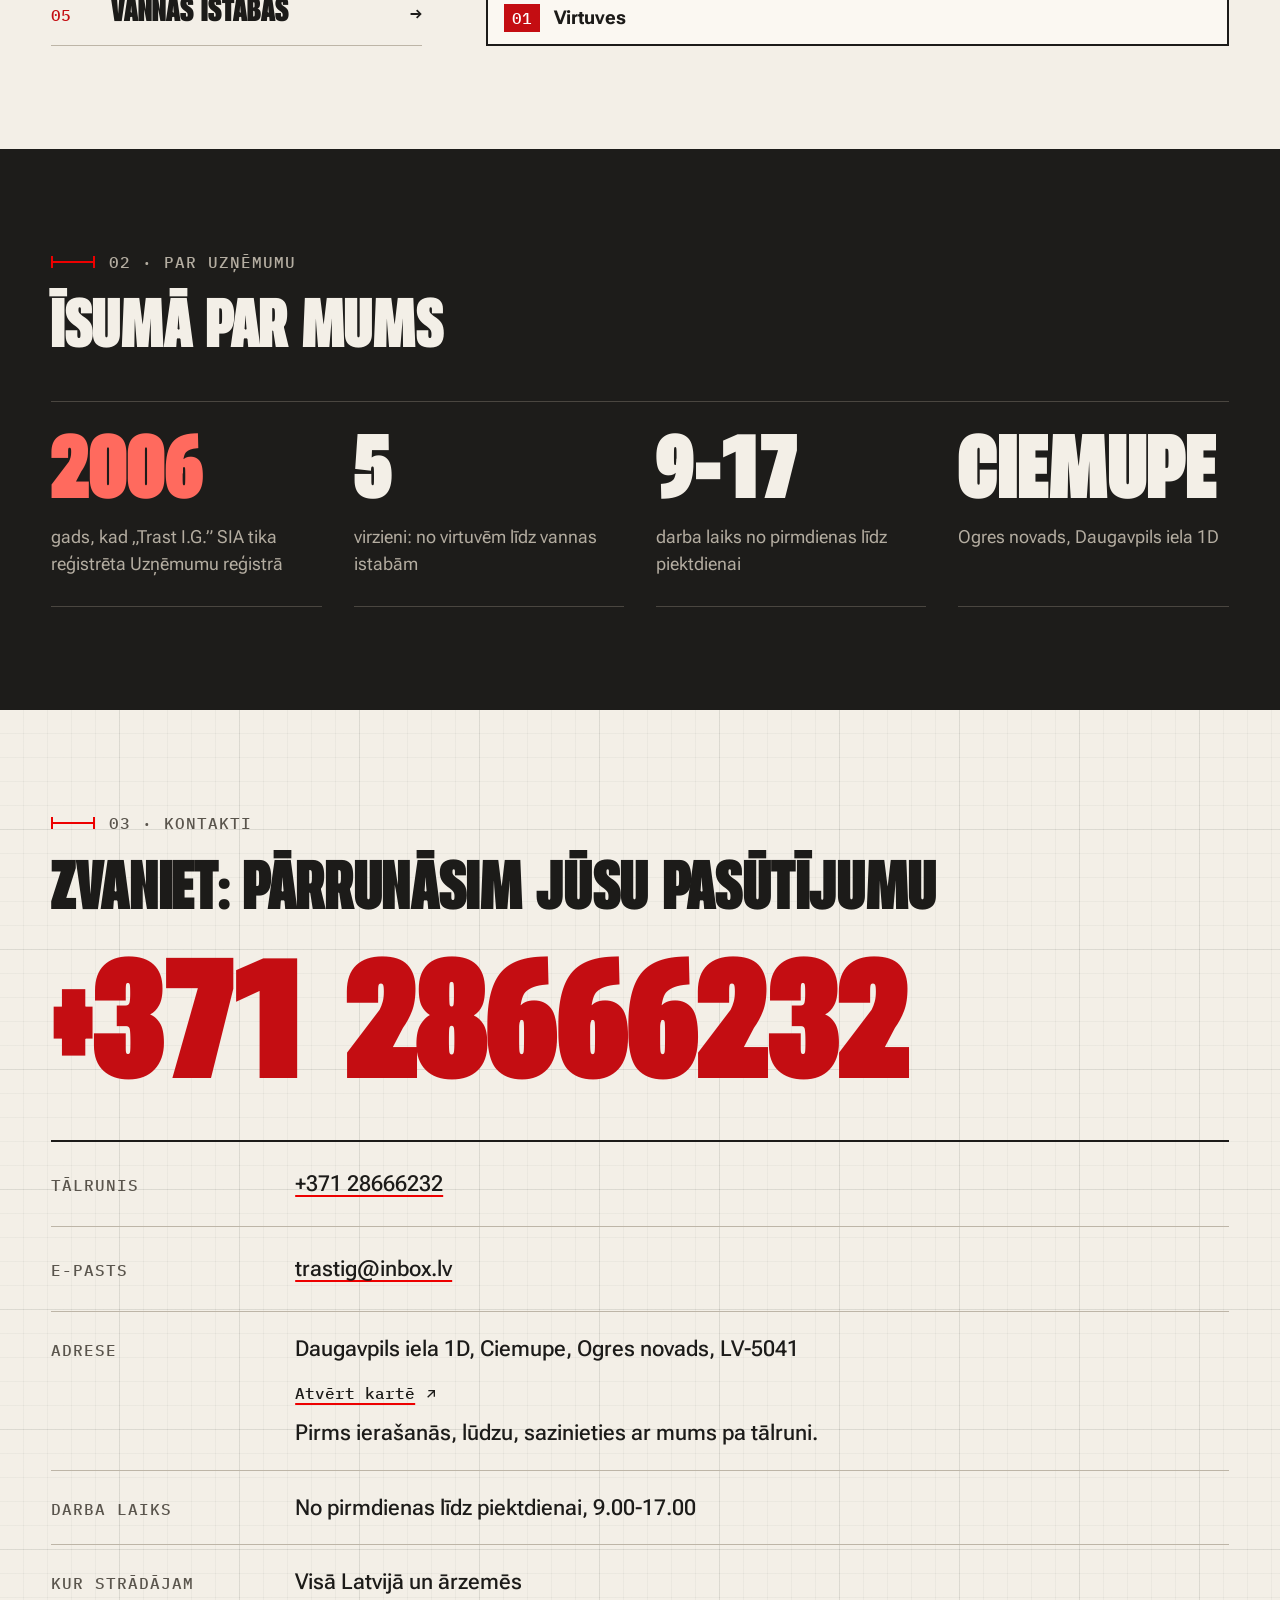
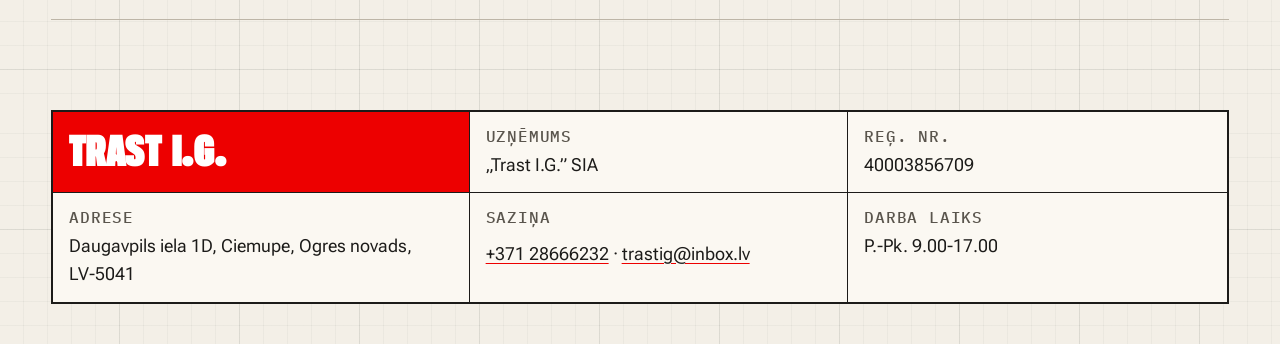
==== commit 92eac253: "Works: the kitchen photo fills its frame on desktop (no empty band above the caption); crop the whit" ====
--- a/index.html
+++ b/index.html
@@ -259,6 +259,9 @@
 @media (min-width:1024px){
   .works-grid{grid-template-columns:minmax(0,4fr) minmax(0,8fr)}
   .works-side{position:sticky; top:calc(var(--head) + 32px); align-self:start}
+  /* one photo sheet beside a taller list: the photo fills the frame instead of leaving an empty band above the caption */
+  .sheet--photo .sheet-img{flex:1 1 auto; min-height:360px}
+  .sheet--photo .sheet-img img{position:absolute; inset:0; height:100%; aspect-ratio:auto}
 }
 
 /* ============ О компании ============ */
@@ -563,7 +566,7 @@
       <div class="sheets">
         <figure class="sheet sheet--photo rv" id="lapa-1">
           <button class="sheet-img" type="button" data-lightbox data-i18n-attr="aria-label:sheet.open" aria-label="Открыть фото крупнее">
-            <img src="img/virtuve.jpg" width="1600" height="959" data-i18n-attr="alt:sheet1.alt" alt="Кухня: чёрные глянцевые нижние шкафы, светлые верхние шкафы, часть с матовым стеклом">
+            <img src="img/virtuve.jpg" width="1600" height="906" data-i18n-attr="alt:sheet1.alt" alt="Кухня: чёрные глянцевые нижние шкафы, светлые верхние шкафы, часть с матовым стеклом">
             <span class="zoom" aria-hidden="true"><svg viewBox="0 0 24 24" fill="none" stroke="currentColor" stroke-width="2"><path d="M4 9V4h5M20 9V4h-5M4 15v5h5M20 15v5h-5"/></svg></span>
           </button>
           <figcaption class="sheet-cap"><span class="n">01</span><span class="t" data-i18n="cat.1">Кухни</span></figcaption>
@@ -628,7 +631,7 @@
     <span data-i18n="lb.close">Закрыть</span>
     <svg viewBox="0 0 24 24" width="18" height="18" fill="none" stroke="currentColor" stroke-width="2" aria-hidden="true"><path d="M5 5l14 14M19 5 5 19"/></svg>
   </button>
-  <img src="img/virtuve.jpg" width="1600" height="959" data-i18n-attr="alt:sheet1.alt" alt="Кухня: чёрные глянцевые нижние шкафы, светлые верхние шкафы, часть с матовым стеклом">
+  <img src="img/virtuve.jpg" width="1600" height="906" data-i18n-attr="alt:sheet1.alt" alt="Кухня: чёрные глянцевые нижние шкафы, светлые верхние шкафы, часть с матовым стеклом">
 </dialog>
 
 <script>
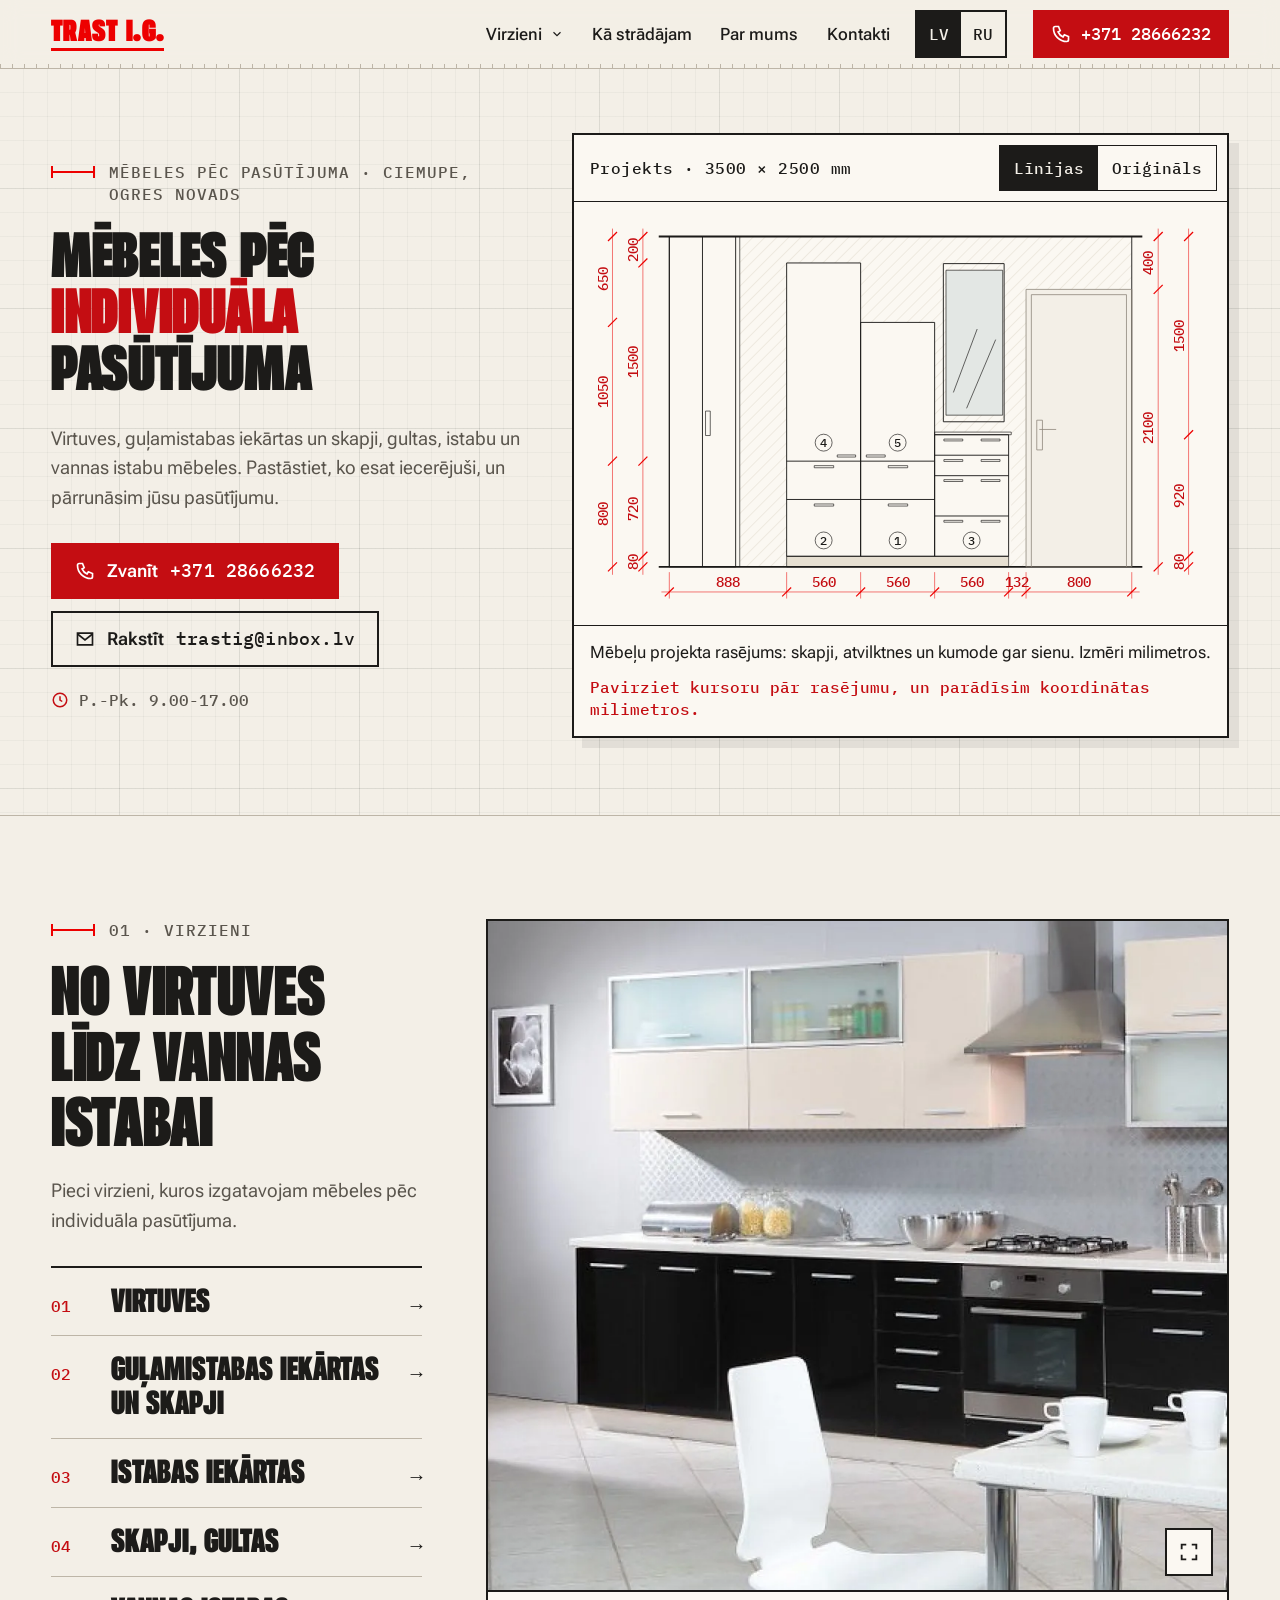
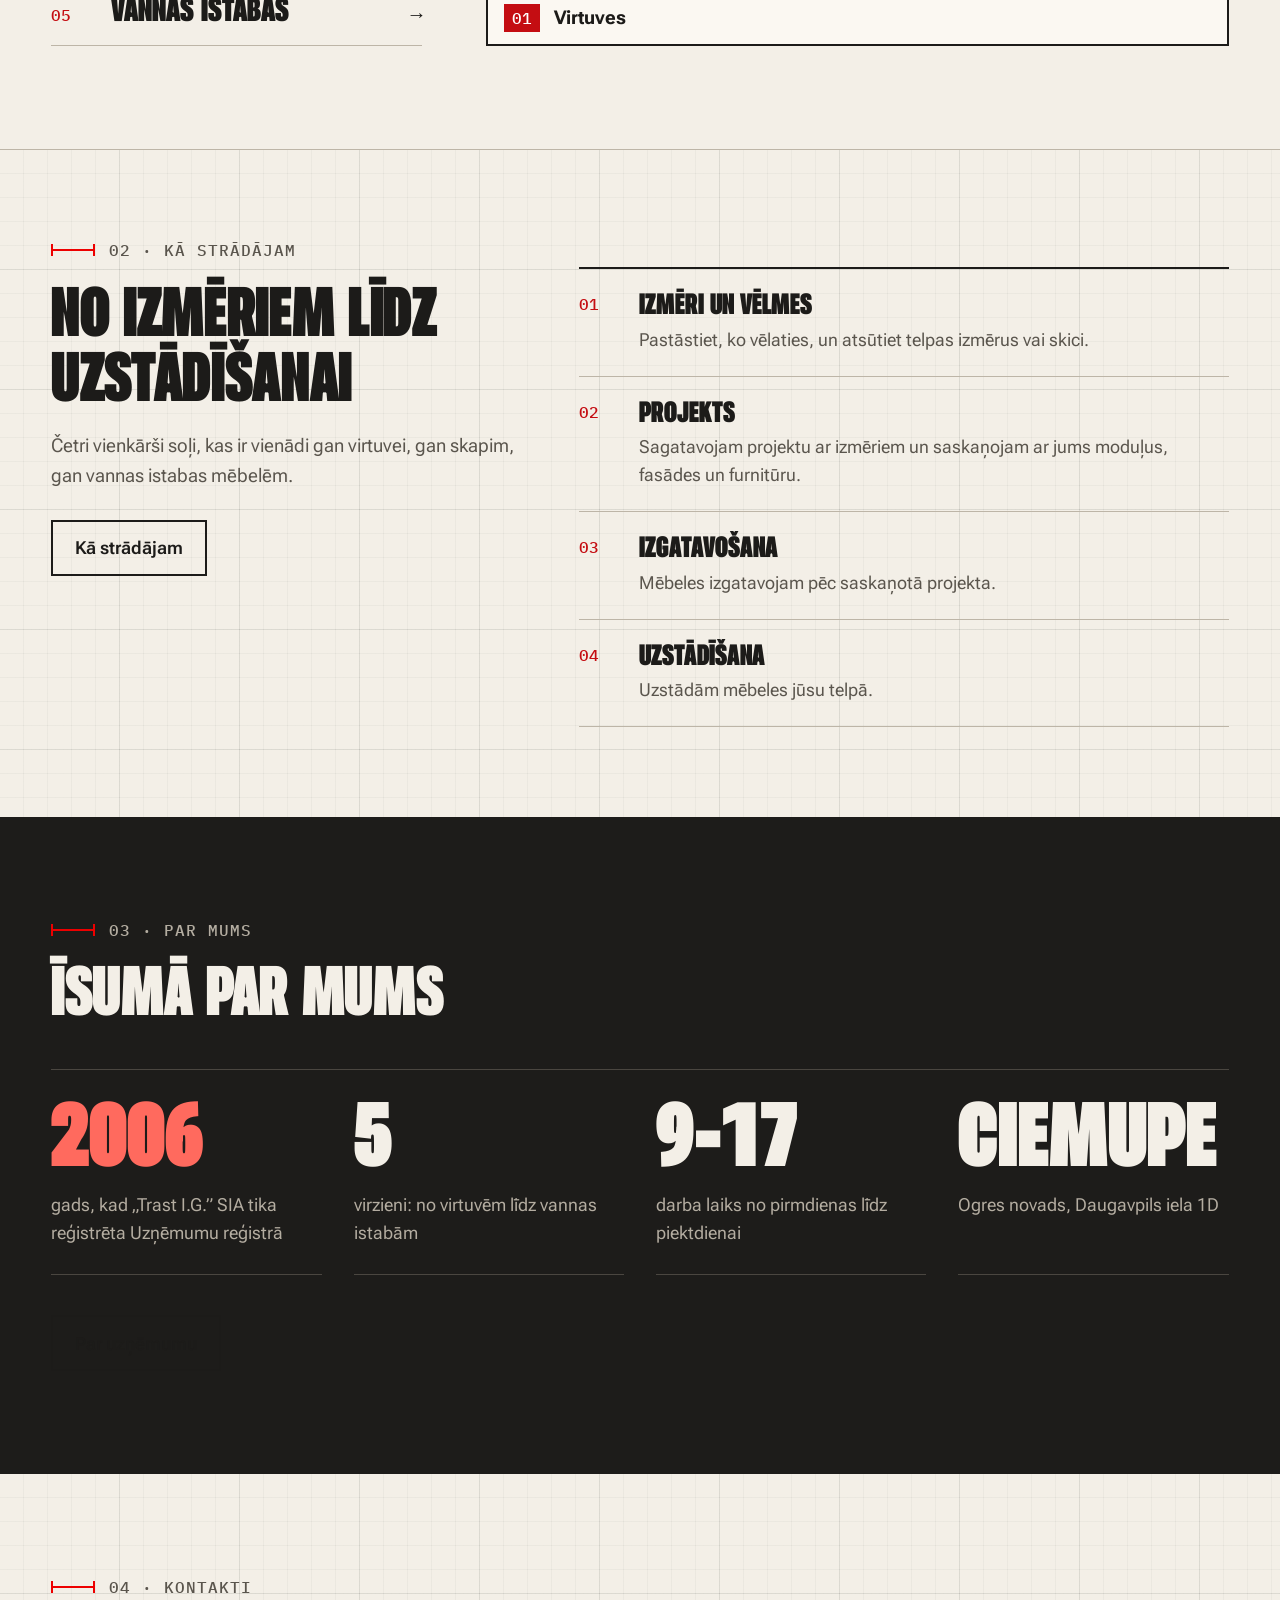
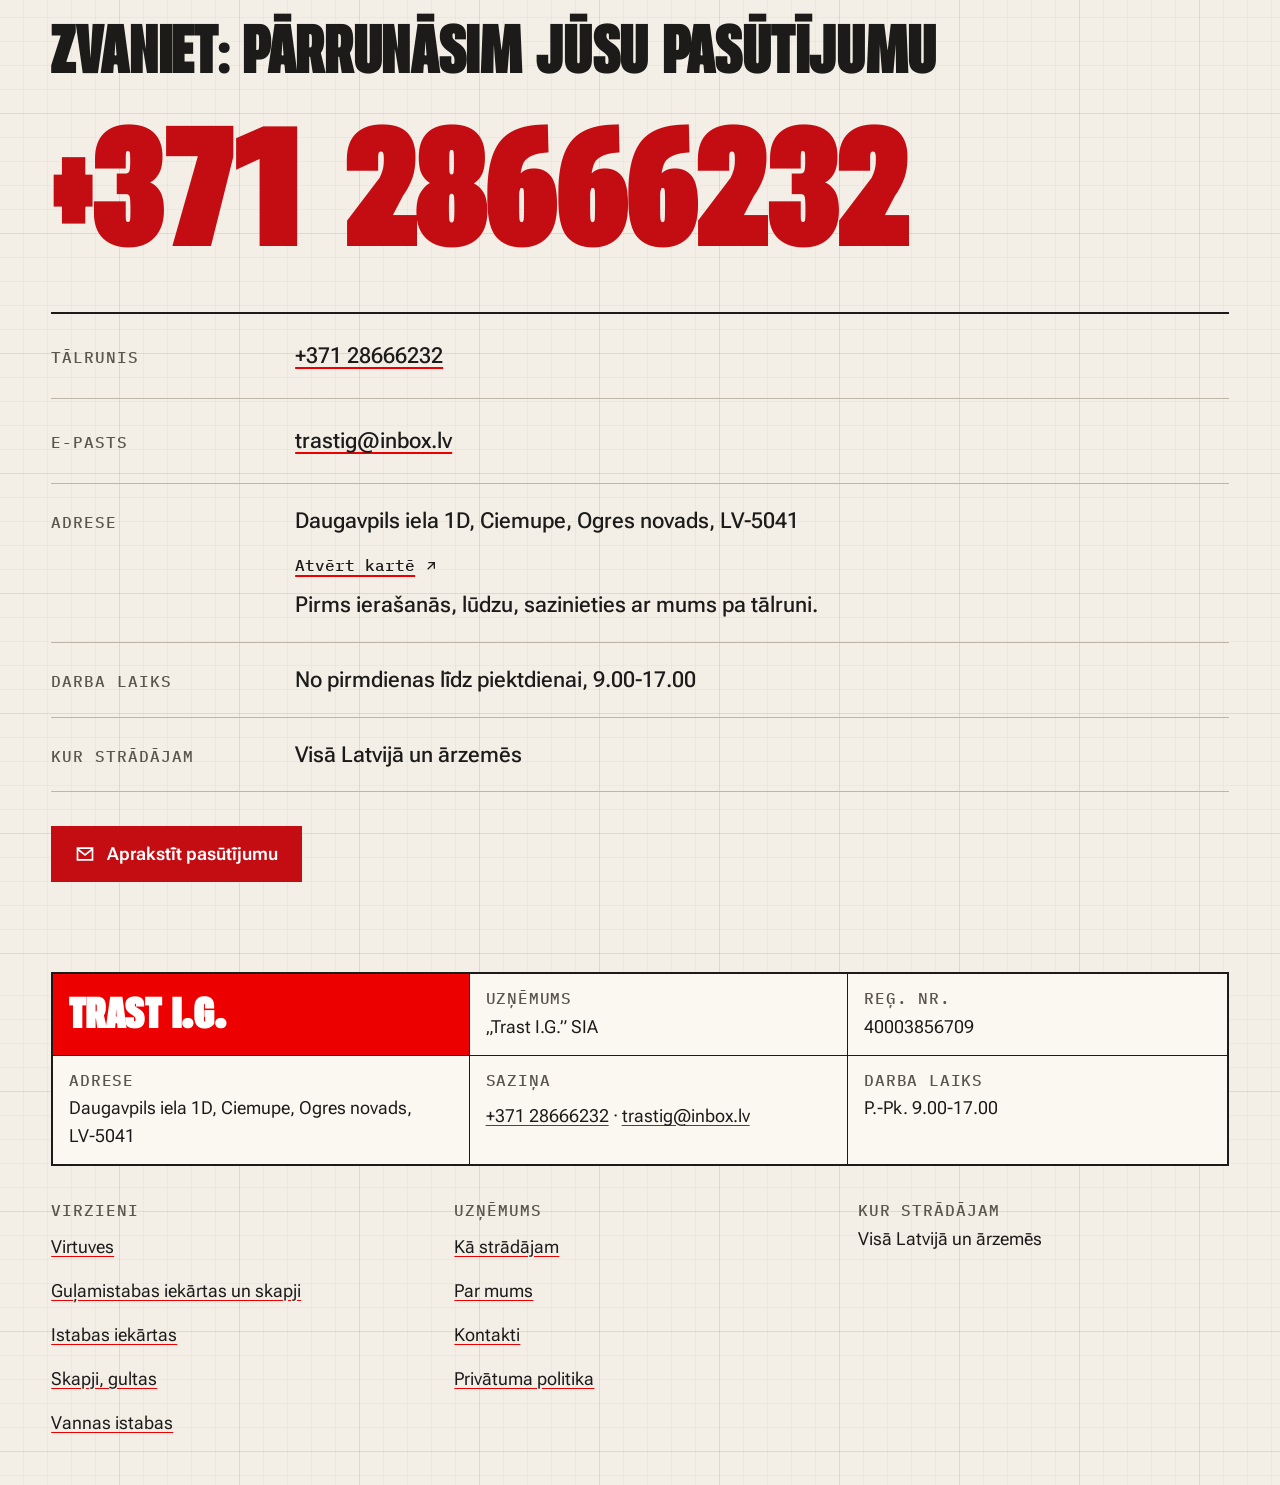
==== commit 47a00140: "Full bilingual site LV/RU: 11 pages (5 directions, how we work, about, contacts with form and map, p" ====
--- a/index.html
+++ b/index.html
@@ -1,420 +1,95 @@
 <!doctype html>
 <html lang="lv">
 <head>
-<meta name="robots" content="noindex, nofollow">
 <meta charset="utf-8">
 <meta name="viewport" content="width=device-width, initial-scale=1">
+<meta name="robots" content="noindex, nofollow">
 <title>Trast I.G.: mēbeles pēc pasūtījuma · Ciemupe, Ogres novads</title>
 <meta name="description" content="Mēbeles pēc individuāla pasūtījuma: virtuves, guļamistabas iekārtas un skapji, gultas, istabu un vannas istabu mēbeles. Ciemupe, Ogres novads. Tālr. +371 28666232.">
+<link rel="canonical" href="https://vasylian.com/trast-ig-lv-concept/">
 <meta property="og:type" content="website">
+<meta property="og:site_name" content="Trast I.G.">
 <meta property="og:title" content="Trast I.G.: mēbeles pēc pasūtījuma · Ciemupe, Ogres novads">
 <meta property="og:description" content="Mēbeles pēc individuāla pasūtījuma: virtuves, guļamistabas iekārtas un skapji, gultas, istabu un vannas istabu mēbeles. Ciemupe, Ogres novads. Tālr. +371 28666232.">
+<meta property="og:url" content="https://vasylian.com/trast-ig-lv-concept/">
+<meta property="og:image" content="https://vasylian.com/trast-ig-lv-concept/img/virtuve.webp">
 <meta property="og:locale" content="lv_LV">
 <meta property="og:locale:alternate" content="ru_RU">
 <meta name="theme-color" content="#F3EFE7">
 <meta name="color-scheme" content="light">
-<link rel="icon" type="image/svg+xml" href="data:image/svg+xml,%3Csvg xmlns='http://www.w3.org/2000/svg' viewBox='0 0 64 64'%3E%3Crect width='64' height='64' rx='10' fill='%23ED0000'/%3E%3Cpath d='M13 14h38v10H37v26H27V24H13z' fill='%23fff'/%3E%3Cpath d='M10 55h44' stroke='%23fff' stroke-width='3'/%3E%3C/svg%3E">
-<link rel="preconnect" href="https://fonts.googleapis.com">
-<link rel="preconnect" href="https://fonts.gstatic.com" crossorigin>
-<link href="https://fonts.googleapis.com/css2?family=IBM+Plex+Mono:wght@400;500&family=Roboto+Flex:opsz,wdth,wght@8..144,25..100,400..900&display=swap" rel="stylesheet">
-<style>
-/* ============ Токены ============ */
-:root{
-  --paper:#F3EFE7; --paper-2:#E8E1D4; --paper-3:#FBF8F2;
-  --ink:#1C1B19; --ink-2:#5A554D; --line:#BDB5A7; --line-2:#8E877B;
-  --red:#ED0000;          /* красный из логотипа — линии и плашки */
-  --red-ink:#C40D12;      /* красный для текста на бумаге (AA) */
-  --red-soft:#FFE1DC;
-  --dark:#1D1C1A; --dark-2:#2A2825; --on-dark:#F3EFE7; --on-dark-2:#B4ADA1; --red-on-dark:#FF6A5E;
-  --f-sans:"Roboto Flex", system-ui, -apple-system, "Segoe UI", Arial, sans-serif;
-  --f-mono:"IBM Plex Mono", ui-monospace, "Cascadia Mono", Menlo, Consolas, monospace;
-  --pad:clamp(16px, 4vw, 56px);
-  --max:1360px;
-  --head:68px;
-  color-scheme:light;
-}
-*,*::before,*::after{box-sizing:border-box}
-html{scroll-behavior:smooth; scroll-padding-top:calc(var(--head) + 16px); -webkit-text-size-adjust:100%}
-body{
-  margin:0; background:var(--paper); color:var(--ink);
-  font-family:var(--f-sans); font-size:18px; line-height:1.55; font-weight:400;
-  font-optical-sizing:auto; overflow-x:hidden;
-}
-img,svg{max-width:100%}
-img{display:block; height:auto}
-a{color:inherit}
-button{font:inherit; color:inherit}
-p{margin:0}
-h1,h2,h3{margin:0; font-weight:800}
-.disp,.h1,.h2,.brand-w,.facts dt,.big-phone,.spec .t,.stamp .logo span{font-variation-settings:"opsz" 144; overflow-wrap:break-word}
-:focus-visible{outline:3px solid var(--red-ink); outline-offset:3px}
-.wrap{width:100%; max-width:var(--max); margin-inline:auto; padding-inline:var(--pad)}
-.vh{position:absolute!important; width:1px; height:1px; overflow:hidden; clip:rect(0 0 0 0); white-space:nowrap}
-.skip{position:absolute; left:12px; top:-80px; z-index:100; background:var(--ink); color:var(--paper); padding:12px 18px; font-weight:600; text-decoration:none}
-.skip:focus{top:12px}
-
-/* мелкие элементы «чертёжного» языка */
-.eyebrow{
-  display:flex; align-items:flex-start; gap:14px;
-  font:500 16px/1.4 var(--f-mono); letter-spacing:.06em; text-transform:uppercase; color:var(--ink-2);
-}
-.eyebrow::before{
-  content:""; flex:0 0 44px; height:12px; margin-top:5px;
-  background:
-    linear-gradient(var(--red),var(--red)) center/100% 2px no-repeat,
-    linear-gradient(var(--red),var(--red)) left center/2px 100% no-repeat,
-    linear-gradient(var(--red),var(--red)) right center/2px 100% no-repeat;
-}
-.h2{
-  font-size:clamp(38px, 5.4vw, 76px); line-height:.95; font-stretch:32%; font-weight:800;
-  text-transform:uppercase; letter-spacing:-.005em; margin-top:18px;
-}
-.lead{font-size:clamp(18px, 1.5vw, 21px); color:var(--ink-2); max-width:34em}
-
-/* кнопки */
-.btn{
-  max-width:100%;
-  display:inline-flex; align-items:center; gap:12px; min-height:56px; padding:0 22px;
-  border:2px solid var(--ink); background:transparent; color:var(--ink);
-  font:600 18px/1.1 var(--f-sans); text-decoration:none; cursor:pointer;
-  transition:background-color .2s, color .2s, border-color .2s;
-}
-.btn svg{flex:none; width:20px; height:20px}
-.btn .num{font-family:var(--f-mono); font-weight:500; letter-spacing:.01em; white-space:nowrap}
-.btn--red{background:var(--red-ink); border-color:var(--red-ink); color:#fff}
-.btn--red:hover{background:var(--ink); border-color:var(--ink)}
-.btn--line:hover{background:var(--ink); color:var(--paper)}
-@media (max-width:420px){ .btn--line .lbl{position:absolute; width:1px; height:1px; overflow:hidden; clip:rect(0 0 0 0); white-space:nowrap} .cta .btn{width:100%} }
-@media (max-width:360px){ .btn--red .lbl{position:absolute; width:1px; height:1px; overflow:hidden; clip:rect(0 0 0 0); white-space:nowrap} }
-
-/* пометки-заглушки для клиента */
-.chip{
-  display:inline-flex; align-items:flex-start; gap:10px; margin-top:18px;
-  padding:10px 14px; max-width:100%;
-  background:var(--red-soft); color:var(--ink); border:2px dashed var(--red);
-  font:500 16px/1.45 var(--f-mono);
-}
-.chip svg{flex:none; width:18px; height:18px; margin-top:2px; color:var(--red-ink)}
-
-/* ============ Шапка ============ */
-.top{
-  position:sticky; top:0; z-index:50;
-  background:color-mix(in srgb, var(--paper) 92%, transparent);
-  -webkit-backdrop-filter:blur(10px); backdrop-filter:blur(10px);
-  border-bottom:1px solid var(--line);
-}
-.top-in{display:flex; align-items:center; gap:clamp(10px, 2vw, 28px); height:var(--head)}
-.brand{display:inline-flex; flex-direction:column; text-decoration:none; color:var(--red); line-height:1; margin-right:auto; padding:6px 0}
-.brand-w{font-weight:900; font-stretch:28%; font-size:30px; letter-spacing:.01em; line-height:.9}
-.brand::after{content:""; height:3px; background:var(--red); margin-top:4px}
-.nav{display:none; gap:clamp(16px, 2.2vw, 32px)}
-.nav a{display:inline-flex; align-items:center; justify-content:center; min-width:44px; min-height:44px; text-decoration:none; font-weight:500; font-size:17px; padding:0; background:linear-gradient(var(--red),var(--red)) left calc(100% - 4px)/0 2px no-repeat; transition:background-size .3s}
-.nav a:hover{background-size:100% 2px}
-.lang{display:flex; border:2px solid var(--ink)}
-.lang button{
-  min-width:48px; min-height:44px; border:0; background:transparent; cursor:pointer;
-  font:500 16px/1 var(--f-mono); letter-spacing:.04em;
-}
-.lang button[aria-pressed="true"]{background:var(--ink); color:var(--paper)}
-.lang button:not([aria-pressed="true"]):hover{background:var(--paper-2)}
-.call{
-  display:inline-flex; align-items:center; justify-content:center; gap:10px;
-  min-width:48px; min-height:48px; padding:0 12px; background:var(--red-ink); color:#fff; text-decoration:none;
-  font:500 17px/1 var(--f-mono);
-}
-.call:hover{background:var(--ink)}
-.call svg{width:20px; height:20px}
-.call-t{display:none}
-.ruler{position:absolute; left:0; right:0; bottom:-1px; height:7px; pointer-events:none;
-  background:repeating-linear-gradient(90deg, var(--line) 0 1px, transparent 1px 12px) left bottom/100% 5px no-repeat}
-.ruler i{position:absolute; left:0; bottom:0; height:3px; width:100%; background:var(--red); transform-origin:left; transform:scaleX(var(--p, 0))}
-@media (min-width:720px){ .call-t{display:inline} .call{padding:0 18px} }
-@media (min-width:1024px){ .nav{display:flex} }
-
-/* ============ Первый экран ============ */
-.grid-paper{
-  background-color:var(--paper);
-  background-image:
-    linear-gradient(rgba(28,27,25,.07) 1px, transparent 1px),
-    linear-gradient(90deg, rgba(28,27,25,.07) 1px, transparent 1px),
-    linear-gradient(rgba(28,27,25,.035) 1px, transparent 1px),
-    linear-gradient(90deg, rgba(28,27,25,.035) 1px, transparent 1px);
-  background-size:120px 120px, 120px 120px, 24px 24px, 24px 24px;
-  background-position:-1px -1px;
-}
-.hero{padding:clamp(28px, 5vw, 72px) 0 clamp(48px, 6vw, 96px); border-bottom:1px solid var(--line)}
-.hero-grid{display:grid; gap:clamp(32px, 4vw, 64px); grid-template-columns:minmax(0,1fr); align-items:center}
-.hero-text{container-type:inline-size}
-.h1{
-  font-weight:850; font-stretch:28%; text-transform:uppercase;
-  font-size:clamp(40px, 11vw, 104px); font-size:clamp(40px, 13.4cqi, 112px);
-  line-height:.9; letter-spacing:-.004em; margin:22px 0 26px;
-}
-.h1 .mark{color:var(--red-ink)}
-.h1 .ln{display:block; padding-bottom:.08em; margin-bottom:-.08em; clip-path:inset(-1em -100vw 0 -100vw)}
-.h1 .ln > span{display:block}
-.cta{display:flex; flex-wrap:wrap; gap:12px; margin-top:30px}
-.hours{display:flex; align-items:center; gap:10px; margin-top:22px; font:500 16px/1.4 var(--f-mono); color:var(--ink-2)}
-.hours svg{width:18px; height:18px; color:var(--red-ink)}
-
-/* лист с чертежом */
-.sheet-plan{margin:0; background:var(--paper-3); border:2px solid var(--ink); box-shadow:10px 10px 0 rgba(28,27,25,.08)}
-.sp-head{display:flex; align-items:center; justify-content:space-between; gap:12px; flex-wrap:wrap; padding:10px 10px 10px 16px; border-bottom:1px solid var(--ink)}
-.sp-head .sp-t{font:500 16px/1.3 var(--f-mono); letter-spacing:.03em}
-.seg{display:flex; border:1.5px solid var(--ink)}
-.seg button{min-height:44px; padding:0 14px; border:0; background:transparent; cursor:pointer; font:500 16px/1 var(--f-mono)}
-.seg button[aria-pressed="true"]{background:var(--ink); color:var(--paper)}
-.sp-body{padding:clamp(8px, 1.6vw, 20px); position:relative}
-.plan{display:block; width:100%; height:auto; font-family:var(--f-mono); touch-action:pan-y; cursor:crosshair; overflow:visible}
-.plan .ln{fill:none; stroke:var(--ink); stroke-width:7}
-.plan .ln-b{fill:none; stroke:var(--ink); stroke-width:14}
-.plan .ln-t{fill:none; stroke:var(--ink); stroke-width:5}
-.plan .ln-x{fill:none; stroke:var(--line-2); stroke-width:6}
-.plan .dm{fill:none; stroke:var(--red); stroke-width:4}
-.plan .dm-t{fill:none; stroke:var(--red); stroke-width:9}
-.plan .dt{fill:var(--red-ink); font-size:104px; font-weight:500; text-anchor:middle}
-.plan .f-wall{fill:url(#hatch)}
-.plan .f-front{fill:var(--paper-3); transition:fill .25s}
-.plan .mod:hover .f-front{fill:#FCE4DF}
-.plan .f-plinth{fill:#E6DFD1}
-.plan .f-glass{fill:#E3E7E4}
-.plan .f-door{fill:var(--paper)}
-.plan .hatch-ln{stroke:#D5CCBC; stroke-width:5}
-.plan .cn circle{fill:var(--paper-3); stroke:var(--ink); stroke-width:5}
-.plan .cn text{font-size:92px; font-weight:500; text-anchor:middle; fill:var(--ink)}
-.plan .lines{transition:opacity .45s}
-.plan .orig{opacity:0; transition:opacity .45s}
-.plan .orig image{mix-blend-mode:multiply}
-.is-orig .plan .orig{opacity:1}
-.is-orig .plan .lines{opacity:0}
-.plan .cross{opacity:0; transition:opacity .15s; pointer-events:none}
-.plan.is-aim .cross{opacity:1}
-.plan .cx,.plan .cy{fill:none; stroke:var(--red); stroke-width:5; stroke-dasharray:26 18}
-.plan .cc{fill:none; stroke:var(--red); stroke-width:7}
-.sp-foot{display:grid; gap:10px; padding:14px 16px 16px; border-top:1px solid var(--ink)}
-.sp-cap{font-size:17px; line-height:1.5}
-.sp-read{font:500 16px/1.4 var(--f-mono); color:var(--red-ink); min-height:1.4em; font-variant-numeric:tabular-nums}
-.sp-foot .chip{margin-top:4px}
-@media (min-width:1024px){ .hero-grid{grid-template-columns:minmax(0,5fr) minmax(0,7fr)} }
-@media (max-width:640px){
-  .plan .ln{stroke-width:10} .plan .ln-b{stroke-width:18} .plan .ln-t{stroke-width:8}
-  .plan .dm{stroke-width:7} .plan .dt{font-size:124px}
-}
-
-/* ============ Работы ============ */
-.works{padding:clamp(64px, 8vw, 128px) 0}
-.works-grid{display:grid; gap:clamp(36px, 5vw, 72px); grid-template-columns:minmax(0,1fr)}
-.works-side .lead{margin-top:20px}
-.spec{list-style:none; margin:30px 0 0; padding:0; border-top:2px solid var(--ink)}
-.spec a{
-  position:relative; display:grid; grid-template-columns:52px minmax(0,1fr) 28px; align-items:baseline; gap:8px;
-  padding:16px 0 18px; text-decoration:none; border-bottom:1px solid var(--line);
-}
-.spec .n{font:500 16px/1 var(--f-mono); color:var(--red-ink)}
-.spec .t{font-weight:800; font-stretch:36%; text-transform:uppercase; font-size:clamp(26px, 2.6vw, 36px); line-height:1.02; transition:color .25s, transform .35s}
-.spec .ar{font:500 20px/1 var(--f-mono); transition:transform .35s; justify-self:end}
-.spec a::after{
-  content:""; position:absolute; left:52px; right:0; bottom:-1px; height:11px;
-  background:
-    linear-gradient(var(--red),var(--red)) left bottom 4px/100% 2px no-repeat,
-    linear-gradient(var(--red),var(--red)) left bottom/2px 100% no-repeat,
-    linear-gradient(var(--red),var(--red)) right bottom/2px 100% no-repeat;
-  transform:scaleX(0); transform-origin:left; transition:transform .45s cubic-bezier(.6,0,.2,1);
-}
-.spec a:hover .t,.spec a.is-hot .t,.spec a:focus-visible .t{color:var(--red-ink); transform:translateX(6px)}
-.spec a:hover .ar,.spec a.is-hot .ar{transform:translateX(-4px) rotate(90deg)}
-.spec a:hover::after,.spec a.is-hot::after,.spec a:focus-visible::after{transform:scaleX(1)}
-
-.sheets{display:grid; gap:clamp(16px, 2vw, 24px); grid-template-columns:minmax(0,1fr)}
-.sheet{position:relative; margin:0; background:var(--paper-3); border:2px solid var(--ink); display:flex; flex-direction:column; transition:box-shadow .3s, border-color .3s}
-.sheet.is-hot{box-shadow:0 0 0 4px var(--red)}
-.sheet-cap{display:flex; align-items:center; gap:14px; padding:12px 16px; border-top:2px solid var(--ink); margin-top:auto}
-.sheet-cap .n{font:500 16px/1 var(--f-mono); color:#fff; background:var(--red-ink); padding:6px 8px}
-.sheet-cap .t{font-weight:700; font-size:19px; line-height:1.25}
-.sheet-img{display:block; width:100%; padding:0; border:0; background:none; cursor:zoom-in; overflow:hidden; position:relative}
-.sheet-img img{width:100%; aspect-ratio:16/10; object-fit:cover; transition:transform .8s cubic-bezier(.2,.6,.2,1)}
-.sheet-img:hover img{transform:scale(1.035)}
-.sheet-img .zoom{position:absolute; right:14px; bottom:14px; width:48px; height:48px; display:grid; place-items:center; background:var(--paper-3); border:2px solid var(--ink)}
-.sheet-img .zoom svg{width:22px; height:22px}
-.sheet--photo .chip{margin:0; border-left:0; border-right:0; width:100%}
-@media (min-width:768px){ .sheet--photo .chip{position:absolute; left:12px; top:12px; right:12px; width:fit-content; border:2px dashed var(--red)} }
-.sheet--empty{
-  min-height:300px;
-  background:
-    repeating-linear-gradient(135deg, transparent 0 16px, rgba(237,0,0,.07) 16px 17px),
-    var(--paper-3);
-  border:2px dashed var(--red);
-}
-.ph{flex:1; display:grid; place-items:center; align-content:center; gap:14px; padding:28px 20px; text-align:center}
-.ph svg{width:min(210px, 70%); height:auto; color:var(--line-2)}
-.ph-need{font:500 16px/1.4 var(--f-mono); color:var(--red-ink); text-transform:uppercase; letter-spacing:.05em}
-.ph-hint{font-size:17px; color:var(--ink-2)}
-.sheet--empty .sheet-cap{border-top:2px dashed var(--red)}
-@media (max-width:599px){
-  .sheet--empty{min-height:0}
-  .ph{grid-template-columns:96px minmax(0,1fr); justify-items:start; text-align:left; column-gap:18px; row-gap:4px; padding:20px 16px}
-  .ph svg{grid-row:span 2; width:96px}
-}
-@media (min-width:600px){ .sheets{grid-template-columns:repeat(2, minmax(0,1fr))} .sheet--photo{grid-column:1 / -1} }
-@media (min-width:1024px){
-  .works-grid{grid-template-columns:minmax(0,4fr) minmax(0,8fr)}
-  .works-side{position:sticky; top:calc(var(--head) + 32px); align-self:start}
-  /* one photo sheet beside a taller list: the photo fills the frame instead of leaving an empty band above the caption */
-  .sheet--photo .sheet-img{flex:1 1 auto; min-height:360px}
-  .sheet--photo .sheet-img img{position:absolute; inset:0; height:100%; aspect-ratio:auto}
-}
-
-/* ============ О компании ============ */
-.about{background:var(--dark); color:var(--on-dark); padding:clamp(64px, 8vw, 120px) 0; position:relative; overflow:hidden}
-.about :focus-visible{outline-color:var(--red-on-dark)}
-.about .eyebrow{color:var(--on-dark-2)}
-.facts{display:grid; grid-template-columns:minmax(0,1fr); gap:0; margin:44px 0 0; border-top:1px solid #4A4640}
-.facts > div{padding:26px 0 28px; border-bottom:1px solid #4A4640}
-.facts dt{font-weight:850; font-stretch:30%; font-size:clamp(56px, 7vw, 104px); line-height:.9; color:var(--on-dark); text-transform:uppercase}
-.facts dt.red{color:var(--red-on-dark)}
-.facts dd{margin:14px 0 0; font-size:18px; color:var(--on-dark-2); max-width:22em}
-.about-ph{
-  margin-top:40px; padding:22px 24px; border:2px dashed var(--red-on-dark);
-  background:repeating-linear-gradient(135deg, transparent 0 16px, rgba(255,106,94,.08) 16px 17px);
-  display:grid; gap:10px; max-width:860px;
-}
-.about-ph .ph-need{color:var(--red-on-dark)}
-.about-ph p:last-child{font-size:19px; color:var(--on-dark)}
-@media (min-width:600px){ .facts{grid-template-columns:repeat(2, minmax(0,1fr)); column-gap:32px} }
-@media (min-width:1024px){ .facts{grid-template-columns:repeat(4, minmax(0,1fr))} }
-
-/* ============ Контакты ============ */
-.contact{padding:clamp(64px, 8vw, 128px) 0 clamp(56px, 7vw, 104px)}
-.big-phone{
-  display:inline-block; margin:26px 0 8px; text-decoration:none; color:var(--red-ink);
-  font-weight:850; font-stretch:30%; font-size:clamp(46px, 13.2vw, 176px); line-height:.9; letter-spacing:-.01em;
-  transition:font-stretch .5s cubic-bezier(.2,.6,.2,1);
-  font-variant-numeric:tabular-nums;
-}
-.big-phone:hover{color:var(--ink)}
-.cinfo{display:grid; grid-template-columns:minmax(0,1fr); margin:36px 0 0; border-top:2px solid var(--ink)}
-.cinfo > div{display:grid; gap:6px; padding:20px 0; border-bottom:1px solid var(--line)}
-.cinfo dt{font:500 16px/1.3 var(--f-mono); text-transform:uppercase; letter-spacing:.06em; color:var(--ink-2)}
-.cinfo dd{margin:0; font-size:clamp(19px, 1.7vw, 23px); font-weight:500}
-.cinfo dd a{text-decoration-thickness:2px; text-underline-offset:4px; text-decoration-color:var(--red)}
-.cinfo dd a:not(.maplink){display:inline-flex; align-items:center; min-height:44px}
-.cinfo dd a:hover{color:var(--red-ink)}
-.maplink{display:inline-flex; align-items:center; gap:8px; min-height:44px; margin-top:6px; font:500 16px/1.2 var(--f-mono)}
-.maplink svg{width:16px; height:16px}
-.cinfo .chip{margin-top:10px}
-@media (min-width:820px){ .cinfo > div{grid-template-columns:220px minmax(0,1fr); align-items:baseline; gap:24px} }
-@media (hover:hover) and (min-width:1024px){ .big-phone:hover{font-stretch:40%} }
-
-/* ============ Подвал-штамп ============ */
-.foot{padding:0 0 40px}
-.stamp{display:grid; grid-template-columns:minmax(0,1fr); border:2px solid var(--ink); background:var(--paper-3)}
-.stamp > div{padding:14px 16px; border-bottom:1px solid var(--ink); min-width:0}
-.stamp > div:last-child{border-bottom:0}
-.stamp .k{display:block; font:500 16px/1.3 var(--f-mono); text-transform:uppercase; letter-spacing:.05em; color:var(--ink-2)}
-.stamp .v{display:block; font-size:18px; margin-top:4px; overflow-wrap:break-word}
-.nw{white-space:nowrap}
-.stamp .v a{display:inline-flex; align-items:center; min-height:44px; text-decoration-color:var(--red); text-underline-offset:3px}
-.stamp .logo{display:flex; align-items:center; background:var(--red); color:#fff}
-.stamp .logo span{font-weight:900; font-stretch:28%; font-size:44px; line-height:.9}
-.concept{margin-top:18px; display:grid; gap:4px; font-size:16px; color:var(--ink-2)}
-.concept a{display:inline-flex; align-items:center; min-height:44px; color:var(--ink)}
-@media (min-width:760px){
-  .stamp{grid-template-columns:1.1fr 1fr 1fr}
-  .stamp > div{border-bottom:1px solid var(--ink); border-right:1px solid var(--ink)}
-  .stamp > div:nth-child(3n){border-right:0}
-  .stamp > div:nth-last-child(-n+3){border-bottom:0}
-  .stamp .logo{grid-row:span 1}
-}
-
-/* ============ Фото крупно ============ */
-.lb{border:0; padding:0; background:transparent; max-width:min(1400px, 94vw); max-height:92vh; overflow:visible}
-.lb::backdrop{background:rgba(20,19,17,.88)}
-.lb img{max-width:100%; max-height:calc(92vh - 72px); width:auto; border:2px solid var(--paper-3)}
-.lb-x{display:flex; margin:0 0 12px auto; min-height:48px; padding:0 18px; align-items:center; gap:10px; background:var(--paper-3); border:2px solid var(--ink); cursor:pointer; font:500 16px/1 var(--f-mono)}
-
-/* ============ Анимация ============ */
-.anim .plan .draw{stroke-dasharray:1; stroke-dashoffset:1; animation:draw 1s cubic-bezier(.55,.05,.25,1) var(--d, 0s) forwards}
-.anim .plan .fill{opacity:0; animation:fade .9s ease var(--d, 0s) forwards}
-.anim .plan .dt,.anim .plan .cn{opacity:0; animation:fade .6s ease var(--d, 0s) forwards}
-.anim .h1 .ln > span{transform:translateY(105%); animation:rise .9s cubic-bezier(.2,.7,.2,1) forwards}
-.anim .h1 .ln:nth-child(2) > span{animation-delay:.08s}
-.anim .h1 .ln:nth-child(3) > span{animation-delay:.16s}
-.anim .rv{transition:opacity .8s ease, transform .8s cubic-bezier(.2,.7,.2,1)}
-.anim .rv.rv-wait{opacity:0; transform:translateY(28px)}
-@keyframes draw{to{stroke-dashoffset:0}}
-@keyframes fade{to{opacity:1}}
-@keyframes rise{to{transform:none}}
-.fading [data-i18n]{transition:opacity .18s}
-.fading.is-out [data-i18n]{opacity:.15}
-@media (prefers-reduced-motion:reduce){
-  html{scroll-behavior:auto}
-  *,*::before,*::after{animation:none!important; transition:none!important}
-}
-</style>
+<link rel="icon" type="image/svg+xml" href="favicon.svg">
+<link rel="stylesheet" href="css/fonts.css">
+<link rel="stylesheet" href="css/site.css">
+<script type="application/ld+json">{"@context":"https://schema.org","@type":"LocalBusiness","@id":"https://vasylian.com/trast-ig-lv-concept/#uznemums","name":"Trast I.G.","legalName":"Trast I.G. SIA","description":"Mēbeles pēc individuāla pasūtījuma: virtuves, guļamistabas iekārtas un skapji, istabas iekārtas, gultas, vannas istabu mēbeles.","url":"https://vasylian.com/trast-ig-lv-concept/","telephone":"+37128666232","email":"trastig@inbox.lv","foundingDate":"2006","image":"https://vasylian.com/trast-ig-lv-concept/img/virtuve.webp","address":{"@type":"PostalAddress","streetAddress":"Daugavpils iela 1D","addressLocality":"Ciemupe","addressRegion":"Ogres novads","postalCode":"LV-5041","addressCountry":"LV"},"geo":{"@type":"GeoCoordinates","latitude":56.77675,"longitude":24.65329},"openingHours":"Mo-Fr 09:00-17:00","areaServed":[{"@type":"Country","name":"Latvija"}]}</script>
 </head>
 <body>
-<a class="skip" href="#saturs" data-i18n="skip">К содержанию</a>
-
+<a class="skip" href="#saturs"><span data-i="k57">Pāriet uz saturu</span></a>
 <header class="top" id="top">
   <div class="wrap top-in">
-    <a class="brand" href="#top" data-i18n-attr="aria-label:brand.label" aria-label="Trast I.G., в начало страницы"><span class="brand-w">TRAST I.G.</span></a>
-    <nav class="nav" data-i18n-attr="aria-label:nav.label" aria-label="Разделы">
-      <a href="#darbi" data-i18n="nav.works">Работы</a>
-      <a href="#par-mums" data-i18n="nav.about">О компании</a>
-      <a href="#kontakti" data-i18n="nav.contacts">Контакты</a>
+    <a class="brand" href="index.html" aria-label="Trast I.G., uz sākumlapu" data-ia-aria-label="k58"><span class="brand-w">TRAST I.G.</span></a>
+    <nav class="nav" aria-label="Galvenā izvēlne" data-ia-aria-label="k59">
+      <div class="dd">
+        <button class="dd-btn" type="button" aria-expanded="false" aria-controls="dd-panel"><span data-i="k60">Virzieni</span><svg viewBox="0 0 24 24" fill="none" stroke="currentColor" stroke-width="2" aria-hidden="true"><path d="m6 9 6 6 6-6"/></svg></button>
+        <div class="dd-panel" id="dd-panel"><a href="virtuves.html"><span class="n">01</span><span><span data-i="k1">Virtuves</span></span></a><a href="gulamistabas.html"><span class="n">02</span><span><span data-i="k2">Guļamistabas iekārtas un skapji</span></span></a><a href="istabas.html"><span class="n">03</span><span><span data-i="k3">Istabas iekārtas</span></span></a><a href="skapji-gultas.html"><span class="n">04</span><span><span data-i="k4">Skapji, gultas</span></span></a><a href="vannas-istabas.html"><span class="n">05</span><span><span data-i="k5">Vannas istabas</span></span></a></div>
+      </div>
+      <a href="ka-stradajam.html"><span data-i="k36">Kā strādājam</span></a>
+      <a href="par-mums.html"><span data-i="k61">Par mums</span></a>
+      <a href="kontakti.html"><span data-i="k62">Kontakti</span></a>
     </nav>
-    <div class="lang" role="group" data-i18n-attr="aria-label:lang.label" aria-label="Язык сайта">
-      <button type="button" data-lang="ru" lang="ru" aria-pressed="true">RU</button>
-      <button type="button" data-lang="lv" lang="lv" aria-pressed="false">LV</button>
-    </div>
-    <a class="call" href="tel:+37128666232" data-i18n-attr="aria-label:call.label" aria-label="Позвонить: +371 28666232">
+    <div class="lang" role="group" aria-label="Vietnes valoda" data-ia-aria-label="k63">
+      <button type="button" data-lang="lv" lang="lv" aria-pressed="true">LV</button>
+      <button type="button" data-lang="ru" lang="ru" aria-pressed="false">RU</button>
+    </div>
+    <a class="call" href="tel:+37128666232" aria-label="Zvanīt: +371 28666232" data-ia-aria-label="k64">
       <svg viewBox="0 0 24 24" fill="none" stroke="currentColor" stroke-width="2" aria-hidden="true"><path d="M5 3h4l2 5-2.5 1.5a11 11 0 0 0 6 6L16 13l5 2v4a2 2 0 0 1-2 2A16 16 0 0 1 3 5a2 2 0 0 1 2-2"/></svg>
       <span class="call-t">+371&nbsp;28666232</span>
     </a>
+    <button class="menu-btn" type="button" aria-expanded="false" aria-controls="mnav" aria-label="Izvēlne" data-ia-aria-label="k65"><span class="bars" aria-hidden="true"><i></i></span><span class="menu-t"><span data-i="k65">Izvēlne</span></span></button>
   </div>
   <div class="ruler" aria-hidden="true"><i></i></div>
 </header>
-
+<nav class="mnav" id="mnav" aria-label="Galvenā izvēlne" data-ia-aria-label="k59">
+  <div class="wrap">
+    <p class="grp"><span data-i="k60">Virzieni</span></p>
+    <a href="virtuves.html"><span class="n">01</span><span><span data-i="k1">Virtuves</span></span></a><a href="gulamistabas.html"><span class="n">02</span><span><span data-i="k2">Guļamistabas iekārtas un skapji</span></span></a><a href="istabas.html"><span class="n">03</span><span><span data-i="k3">Istabas iekārtas</span></span></a><a href="skapji-gultas.html"><span class="n">04</span><span><span data-i="k4">Skapji, gultas</span></span></a><a href="vannas-istabas.html"><span class="n">05</span><span><span data-i="k5">Vannas istabas</span></span></a>
+    <p class="grp"><span data-i="k66">Uzņēmums</span></p>
+    <a href="ka-stradajam.html"><span data-i="k36">Kā strādājam</span></a>
+    <a href="par-mums.html"><span data-i="k61">Par mums</span></a>
+    <a href="kontakti.html"><span data-i="k62">Kontakti</span></a>
+    <a href="privatuma-politika.html"><span data-i="k67">Privātuma politika</span></a>
+    <a class="btn btn--red" href="tel:+37128666232"><svg viewBox="0 0 24 24" fill="none" stroke="currentColor" stroke-width="2" aria-hidden="true"><path d="M5 3h4l2 5-2.5 1.5a11 11 0 0 0 6 6L16 13l5 2v4a2 2 0 0 1-2 2A16 16 0 0 1 3 5a2 2 0 0 1 2-2"/></svg><span class="num">+371&nbsp;28666232</span></a>
+  </div>
+</nav>
 <main id="saturs" tabindex="-1">
-  <!-- ============ Первый экран ============ -->
-  <section class="hero grid-paper" aria-labelledby="h1">
+<section class="hero grid-paper" aria-labelledby="h1">
     <div class="wrap hero-grid">
       <div class="hero-text">
-        <p class="eyebrow" data-i18n="hero.eyebrow">Мебель на заказ · Цемупе, Огрский край</p>
-        <h1 class="h1" id="h1" data-i18n="hero.h1"><span class="ln"><span>Мебель по</span></span><span class="ln"><span class="mark">индивидуальному</span></span><span class="ln"><span>заказу</span></span></h1>
-        <p class="lead" data-i18n="hero.lead">Кухни, спальни и шкафы, кровати, мебель для комнат и ванных. Расскажите, что задумали, и обсудим ваш заказ.</p>
+        <p class="eyebrow"><span data-i="k18">Mēbeles pēc pasūtījuma · Ciemupe, Ogres novads</span></p>
+        <h1 class="h1" id="h1" data-i="k19"><span class="ln"><span>Mēbeles pēc</span></span><span class="ln"><span class="mark">individuāla</span></span><span class="ln"><span>pasūtījuma</span></span></h1>
+        <p class="lead" data-i="k20">Virtuves, guļamistabas iekārtas un skapji, gultas, istabu un vannas istabu mēbeles. Pastāstiet, ko esat iecerējuši, un pārrunāsim jūsu pasūtījumu.</p>
         <div class="cta">
-          <a class="btn btn--red" href="tel:+37128666232">
-            <svg viewBox="0 0 24 24" fill="none" stroke="currentColor" stroke-width="2" aria-hidden="true"><path d="M5 3h4l2 5-2.5 1.5a11 11 0 0 0 6 6L16 13l5 2v4a2 2 0 0 1-2 2A16 16 0 0 1 3 5a2 2 0 0 1 2-2"/></svg>
-            <span class="lbl" data-i18n="cta.call">Позвонить</span> <span class="num">+371&nbsp;28666232</span>
-          </a>
-          <a class="btn btn--line" href="mailto:trastig@inbox.lv">
-            <svg viewBox="0 0 24 24" fill="none" stroke="currentColor" stroke-width="2" aria-hidden="true"><path d="M3 5h18v14H3z"/><path d="m3 6 9 7 9-7"/></svg>
-            <span class="lbl" data-i18n="cta.mail">Написать</span> <span class="num">trastig@inbox.lv</span>
-          </a>
+          <a class="btn btn--red" href="tel:+37128666232"><svg viewBox="0 0 24 24" fill="none" stroke="currentColor" stroke-width="2" aria-hidden="true"><path d="M5 3h4l2 5-2.5 1.5a11 11 0 0 0 6 6L16 13l5 2v4a2 2 0 0 1-2 2A16 16 0 0 1 3 5a2 2 0 0 1 2-2"/></svg><span class="lbl"><span data-i="k21">Zvanīt</span></span> <span class="num">+371&nbsp;28666232</span></a>
+          <a class="btn btn--line" href="mailto:trastig@inbox.lv"><svg viewBox="0 0 24 24" fill="none" stroke="currentColor" stroke-width="2" aria-hidden="true"><path d="M3 5h18v14H3z"/><path d="m3 6 9 7 9-7"/></svg><span class="lbl"><span data-i="k22">Rakstīt</span></span> <span class="num">trastig@inbox.lv</span></a>
         </div>
-        <p class="hours">
-          <svg viewBox="0 0 24 24" fill="none" stroke="currentColor" stroke-width="2" aria-hidden="true"><circle cx="12" cy="12" r="9"/><path d="M12 7v5l3 2"/></svg>
-          <span data-i18n="hero.hours">Пн-Пт 9:00-17:00</span>
-        </p>
+        <p class="hours"><svg viewBox="0 0 24 24" fill="none" stroke="currentColor" stroke-width="2" aria-hidden="true"><circle cx="12" cy="12" r="9"/><path d="M12 7v5l3 2"/></svg><span data-i="k23">P.-Pk. 9.00-17.00</span></p>
       </div>
 
       <figure class="sheet-plan" id="projekts">
         <div class="sp-head">
-          <span class="sp-t" data-i18n="plan.sheet">Проект · 3500 × 2500 мм</span>
-          <div class="seg" role="group" data-i18n-attr="aria-label:plan.view" aria-label="Вид чертежа">
-            <button type="button" data-view="lines" aria-pressed="true" data-i18n="plan.lines">Линии</button>
-            <button type="button" data-view="orig" aria-pressed="false" data-i18n="plan.orig">Оригинал</button>
+          <span class="sp-t" data-i="k24">Projekts · 3500 × 2500 mm</span>
+          <div class="seg" role="group" aria-label="Rasējuma skats" data-ia-aria-label="k25">
+            <button type="button" data-view="lines" aria-pressed="true"><span data-i="k26">Līnijas</span></button>
+            <button type="button" data-view="orig" aria-pressed="false"><span data-i="k27">Oriģināls</span></button>
           </div>
         </div>
         <div class="sp-body">
           <svg class="plan" viewBox="-570 -110 4640 2900" role="img" aria-labelledby="plan-t" xmlns="http://www.w3.org/2000/svg">
-            <title id="plan-t" data-i18n="plan.title">Чертёж проекта: стена 3500 × 2500 мм, высокий шкаф, два модуля с дверцами и ящиками, комод с зеркалом, рядом дверь</title>
+            <title id="plan-t" data-i="k28">Projekta rasējums: 3500 × 2500 mm siena, augsts skapis, divi moduļi ar durtiņām un atvilktnēm, kumode ar spoguli, blakus durvis</title>
             <defs>
               <pattern id="hatch" width="64" height="64" patternUnits="userSpaceOnUse" patternTransform="rotate(45)"><path class="hatch-ln" d="M0 0V64"/></pattern>
             </defs>
 <!--PLAN:start-->
-<g class="orig"><image href="img/rasejums.jpg" x="-877.0" y="-77.3" width="5254.0" height="2967.0" preserveAspectRatio="none"/></g>
+<g class="orig"><image href="img/rasejums.webp" x="-877.0" y="-77.3" width="5254.0" height="2967.0" preserveAspectRatio="none"/></g>
 <g class="lines">
 <g class="fills">
 <path class="f-wall fill" style="--d:1.00s" d="M0 0h3500v2500h-3500z"/>
@@ -537,332 +212,111 @@
 </g>
 <g class="cross" aria-hidden="true"><path class="cx" d="M0 0V2500"/><path class="cy" d="M0 0H3500"/><circle class="cc" r="26" cx="0" cy="0"/></g>
 <!--PLAN:end-->
+
           </svg>
         </div>
         <figcaption class="sp-foot">
-          <p class="sp-cap" data-i18n="plan.cap">Один из наших проектов: шкафы, ящики и комод вдоль стены. Размеры в миллиметрах.</p>
-          <p class="sp-read" aria-live="off"><span data-read data-i18n="plan.hint">Наведите курсор на чертёж, и мы покажем координаты в миллиметрах.</span></p>
+          <p class="sp-cap" data-i="k29">Mēbeļu projekta rasējums: skapji, atvilktnes un kumode gar sienu. Izmēri milimetros.</p>
+          <p class="sp-read" aria-live="off"><span data-read>Pavirziet kursoru pār rasējumu, un parādīsim koordinātas milimetros.</span></p>
         </figcaption>
       </figure>
     </div>
   </section>
 
-  <!-- ============ Работы ============ -->
-  <section class="works" id="darbi" aria-labelledby="works-h">
+  <section class="works" id="virzieni" aria-labelledby="works-h">
     <div class="wrap works-grid">
       <div class="works-side rv">
-        <p class="eyebrow" data-i18n="works.eyebrow">01 · Работы</p>
-        <h2 class="h2" id="works-h" data-i18n="works.h2">От кухни до ванной</h2>
-        <p class="lead" data-i18n="works.lead">Пять направлений, в которых мы делаем мебель по индивидуальному заказу.</p>
-        <ol class="spec">
-          <li><a href="#lapa-1" data-sheet="lapa-1"><span class="n">01</span><span class="t" data-i18n="cat.1">Кухни</span><span class="ar" aria-hidden="true">→</span></a></li>
-          <li><a href="#kontakti"><span class="n">02</span><span class="t" data-i18n="cat.2">Мебель для спальни и шкафы</span><span class="ar" aria-hidden="true">→</span></a></li>
-          <li><a href="#kontakti"><span class="n">03</span><span class="t" data-i18n="cat.3">Мебель для комнат</span><span class="ar" aria-hidden="true">→</span></a></li>
-          <li><a href="#kontakti"><span class="n">04</span><span class="t" data-i18n="cat.4">Шкафы, кровати</span><span class="ar" aria-hidden="true">→</span></a></li>
-          <li><a href="#kontakti"><span class="n">05</span><span class="t" data-i18n="cat.5">Мебель для ванной</span><span class="ar" aria-hidden="true">→</span></a></li>
-        </ol>
-      </div>
-
+        <p class="eyebrow"><span data-i="k30">01 · Virzieni</span></p>
+        <h2 class="h2" id="works-h"><span data-i="k31">No virtuves līdz vannas istabai</span></h2>
+        <p class="lead" data-i="k32">Pieci virzieni, kuros izgatavojam mēbeles pēc individuāla pasūtījuma.</p>
+        <ol class="spec"><li><a href="virtuves.html" data-sheet="lapa-1"><span class="n">01</span><span class="t"><span data-i="k1">Virtuves</span></span><span class="ar" aria-hidden="true">→</span></a></li><li><a href="gulamistabas.html"><span class="n">02</span><span class="t"><span data-i="k2">Guļamistabas iekārtas un skapji</span></span><span class="ar" aria-hidden="true">→</span></a></li><li><a href="istabas.html"><span class="n">03</span><span class="t"><span data-i="k3">Istabas iekārtas</span></span><span class="ar" aria-hidden="true">→</span></a></li><li><a href="skapji-gultas.html"><span class="n">04</span><span class="t"><span data-i="k4">Skapji, gultas</span></span><span class="ar" aria-hidden="true">→</span></a></li><li><a href="vannas-istabas.html"><span class="n">05</span><span class="t"><span data-i="k5">Vannas istabas</span></span><span class="ar" aria-hidden="true">→</span></a></li></ol>
+      </div>
       <div class="sheets">
         <figure class="sheet sheet--photo rv" id="lapa-1">
-          <button class="sheet-img" type="button" data-lightbox data-i18n-attr="aria-label:sheet.open" aria-label="Открыть фото крупнее">
-            <img src="img/virtuve.jpg" width="1600" height="906" data-i18n-attr="alt:sheet1.alt" alt="Кухня: чёрные глянцевые нижние шкафы, светлые верхние шкафы, часть с матовым стеклом">
-            <span class="zoom" aria-hidden="true"><svg viewBox="0 0 24 24" fill="none" stroke="currentColor" stroke-width="2"><path d="M4 9V4h5M20 9V4h-5M4 15v5h5M20 15v5h-5"/></svg></span>
-          </button>
-          <figcaption class="sheet-cap"><span class="n">01</span><span class="t" data-i18n="cat.1">Кухни</span></figcaption>
-        </figure>
-      </div>
-    </div>
-  </section>
-
-  <!-- ============ О компании ============ -->
+  <button class="sheet-img" type="button" data-lightbox data-full="img/virtuve.webp" aria-label="Atvērt foto lielākā izmērā" data-ia-aria-label="k14">
+    <img src="img/virtuve.webp" width="1600" height="906" alt="Virtuve: melni spīdīgi apakšējie skapji, gaiši augšējie skapji, daļa ar matētu stiklu" data-ia-alt="k15" loading="lazy" decoding="async">
+    <span class="zoom" aria-hidden="true"><svg viewBox="0 0 24 24" fill="none" stroke="currentColor" stroke-width="2"><path d="M4 9V4h5M20 9V4h-5M4 15v5h5M20 15v5h-5"/></svg></span>
+  </button>
+  <figcaption class="sheet-cap"><span class="n">01</span><span class="t"><span data-i="k1">Virtuves</span></span></figcaption>
+</figure>
+      </div>
+    </div>
+  </section>
+
+  <section class="sec sec--line grid-paper" id="ka-stradajam" aria-labelledby="how-h">
+    <div class="wrap two">
+      <div class="side side--sticky rv">
+        <p class="eyebrow"><span data-i="k33">02 · Kā strādājam</span></p>
+        <h2 class="h2" id="how-h"><span data-i="k34">No izmēriem līdz uzstādīšanai</span></h2>
+        <p class="lead" data-i="k35">Četri vienkārši soļi, kas ir vienādi gan virtuvei, gan skapim, gan vannas istabas mēbelēm.</p>
+        <div class="cta"><a class="btn btn--line" href="ka-stradajam.html"><span data-i="k36">Kā strādājam</span></a></div>
+      </div>
+      <div class="rv stack">
+        <ol class="steps"><li><h3><span data-i="k6">Izmēri un vēlmes</span></h3><p><span data-i="k7">Pastāstiet, ko vēlaties, un atsūtiet telpas izmērus vai skici.</span></p></li><li><h3><span data-i="k8">Projekts</span></h3><p><span data-i="k9">Sagatavojam projektu ar izmēriem un saskaņojam ar jums moduļus, fasādes un furnitūru.</span></p></li><li><h3><span data-i="k10">Izgatavošana</span></h3><p><span data-i="k11">Mēbeles izgatavojam pēc saskaņotā projekta.</span></p></li><li><h3><span data-i="k12">Uzstādīšana</span></h3><p><span data-i="k13">Uzstādām mēbeles jūsu telpā.</span></p></li></ol>
+      </div>
+    </div>
+  </section>
+
   <section class="about" id="par-mums" aria-labelledby="about-h">
     <div class="wrap">
-      <p class="eyebrow rv" data-i18n="about.eyebrow">02 · О компании</p>
-      <h2 class="h2 rv" id="about-h" data-i18n="about.h2">Коротко о нас</h2>
+      <p class="eyebrow rv"><span data-i="k37">03 · Par mums</span></p>
+      <h2 class="h2 rv" id="about-h"><span data-i="k38">Īsumā par mums</span></h2>
       <dl class="facts rv">
-        <div><dt class="red">2006</dt><dd data-i18n="fact.1">год регистрации «Trast I.G.» SIA в Регистре предприятий Латвии</dd></div>
-        <div><dt>5</dt><dd data-i18n="fact.2">направлений: от кухонь до ванных комнат</dd></div>
-        <div><dt>9-17</dt><dd data-i18n="fact.3">часы работы, с понедельника по пятницу</dd></div>
-        <div><dt data-i18n="fact.4n">Цемупе</dt><dd data-i18n="fact.4">Огрский край, Daugavpils iela 1D</dd></div>
+        <div><dt class="red">2006</dt><dd><span data-i="k39">gads, kad „Trast I.G.” SIA tika reģistrēta Uzņēmumu reģistrā</span></dd></div>
+        <div><dt>5</dt><dd><span data-i="k40">virzieni: no virtuvēm līdz vannas istabām</span></dd></div>
+        <div><dt>9-17</dt><dd><span data-i="k41">darba laiks no pirmdienas līdz piektdienai</span></dd></div>
+        <div><dt><span data-i="k42">Ciemupe</span></dt><dd><span data-i="k43">Ogres novads, Daugavpils iela 1D</span></dd></div>
       </dl>
-    </div>
-  </section>
-
-  <!-- ============ Контакты ============ -->
+      <div class="cta rv" style="margin-top:40px"><a class="btn btn--line" href="par-mums.html"><span data-i="k44">Par uzņēmumu</span></a></div>
+    </div>
+  </section>
+
   <section class="contact grid-paper" id="kontakti" aria-labelledby="contact-h">
     <div class="wrap">
-      <p class="eyebrow rv" data-i18n="contact.eyebrow">03 · Контакты</p>
-      <h2 class="h2 rv" id="contact-h" data-i18n="contact.h2">Позвоните: обсудим ваш заказ</h2>
+      <p class="eyebrow rv"><span data-i="k45">04 · Kontakti</span></p>
+      <h2 class="h2 rv" id="contact-h"><span data-i="k46">Zvaniet: pārrunāsim jūsu pasūtījumu</span></h2>
       <a class="big-phone rv" href="tel:+37128666232">+371&nbsp;28666232</a>
       <dl class="cinfo rv">
-        <div><dt data-i18n="contact.phone">Телефон</dt><dd><a href="tel:+37128666232">+371&nbsp;28666232</a></dd></div>
-        <div><dt data-i18n="contact.mail">E-mail</dt><dd><a href="mailto:trastig@inbox.lv">trastig@inbox.lv</a></dd></div>
-        <div><dt data-i18n="contact.addr">Адрес</dt><dd>
+        <div><dt><span data-i="k47">Tālrunis</span></dt><dd><a href="tel:+37128666232">+371&nbsp;28666232</a></dd></div>
+        <div><dt><span data-i="k48">E-pasts</span></dt><dd><a href="mailto:trastig@inbox.lv">trastig@inbox.lv</a></dd></div>
+        <div><dt><span data-i="k49">Adrese</span></dt><dd>
           Daugavpils iela 1D, Ciemupe, Ogres novads, <span class="nw">LV-5041</span><br>
-          <a class="maplink" href="https://www.google.com/maps/search/?api=1&amp;query=Daugavpils+iela+1D%2C+Ciemupe%2C+Ogres+novads%2C+LV-5041" target="_blank" rel="noopener"><span data-i18n="contact.map">Открыть на карте</span><svg viewBox="0 0 24 24" fill="none" stroke="currentColor" stroke-width="2" aria-hidden="true"><path d="M7 17 17 7M8 7h9v9"/></svg></a><br>
-          <span data-i18n="contact.visit">Перед приездом свяжитесь с нами по телефону.</span>
+          <a class="maplink" href="kontakti.html#karte"><span data-i="k50">Atvērt kartē</span><svg viewBox="0 0 24 24" fill="none" stroke="currentColor" stroke-width="2" aria-hidden="true"><path d="M7 17 17 7M8 7h9v9"/></svg></a><br>
+          <span data-i="k51">Pirms ierašanās, lūdzu, sazinieties ar mums pa tālruni.</span>
         </dd></div>
-        <div><dt data-i18n="contact.hours">Часы работы</dt><dd data-i18n="contact.hoursv">С понедельника по пятницу, 9:00-17:00</dd></div>
-        <div><dt data-i18n="contact.area">Где работаем</dt><dd>
-          <span data-i18n="contact.areav">По всей Латвии и за рубежом</span>
-        </dd></div>
+        <div><dt><span data-i="k52">Darba laiks</span></dt><dd><span data-i="k53">No pirmdienas līdz piektdienai, 9.00-17.00</span></dd></div>
+        <div><dt><span data-i="k54">Kur strādājam</span></dt><dd><span data-i="k55">Visā Latvijā un ārzemēs</span></dd></div>
       </dl>
+      <div class="cta rv" style="margin-top:34px"><a class="btn btn--red" href="kontakti.html#forma"><svg viewBox="0 0 24 24" fill="none" stroke="currentColor" stroke-width="2" aria-hidden="true"><path d="M3 5h18v14H3z"/><path d="m3 6 9 7 9-7"/></svg><span data-i="k56">Aprakstīt pasūtījumu</span></a></div>
     </div>
   </section>
 </main>
-
-<!-- ============ Подвал-штамп ============ -->
 <footer class="foot grid-paper">
   <div class="wrap">
     <div class="stamp">
       <div class="logo"><span>TRAST I.G.</span></div>
-      <div><span class="k" data-i18n="foot.company">Компания</span><span class="v" data-i18n="foot.name">«Trast I.G.» SIA</span></div>
-      <div><span class="k" data-i18n="foot.reg">Рег. номер</span><span class="v">40003856709</span></div>
-      <div><span class="k" data-i18n="foot.addr">Адрес</span><span class="v">Daugavpils iela 1D, Ciemupe, Ogres novads, <span class="nw">LV-5041</span></span></div>
-      <div><span class="k" data-i18n="foot.contact">Связь</span><span class="v"><a href="tel:+37128666232">+371&nbsp;28666232</a> · <a href="mailto:trastig@inbox.lv">trastig@inbox.lv</a></span></div>
-      <div><span class="k" data-i18n="foot.hours">Часы работы</span><span class="v" data-i18n="foot.hoursv">Пн-Пт 9:00-17:00</span></div>
+      <div><span class="k"><span data-i="k66">Uzņēmums</span></span><span class="v"><span data-i="k68">„Trast I.G.” SIA</span></span></div>
+      <div><span class="k"><span data-i="k69">Reģ. Nr.</span></span><span class="v">40003856709</span></div>
+      <div><span class="k"><span data-i="k49">Adrese</span></span><span class="v">Daugavpils iela 1D, Ciemupe, Ogres novads, <span class="nw">LV-5041</span></span></div>
+      <div><span class="k"><span data-i="k70">Saziņa</span></span><span class="v"><a href="tel:+37128666232">+371&nbsp;28666232</a> · <a href="mailto:trastig@inbox.lv">trastig@inbox.lv</a></span></div>
+      <div><span class="k"><span data-i="k52">Darba laiks</span></span><span class="v"><span data-i="k23">P.-Pk. 9.00-17.00</span></span></div>
+    </div>
+    <div class="fnav">
+      <div><h2><span data-i="k60">Virzieni</span></h2><ul><li><a href="virtuves.html"><span data-i="k1">Virtuves</span></a></li><li><a href="gulamistabas.html"><span data-i="k2">Guļamistabas iekārtas un skapji</span></a></li><li><a href="istabas.html"><span data-i="k3">Istabas iekārtas</span></a></li><li><a href="skapji-gultas.html"><span data-i="k4">Skapji, gultas</span></a></li><li><a href="vannas-istabas.html"><span data-i="k5">Vannas istabas</span></a></li></ul></div>
+      <div><h2><span data-i="k66">Uzņēmums</span></h2><ul><li><a href="ka-stradajam.html"><span data-i="k36">Kā strādājam</span></a></li><li><a href="par-mums.html"><span data-i="k61">Par mums</span></a></li><li><a href="kontakti.html"><span data-i="k62">Kontakti</span></a></li><li><a href="privatuma-politika.html"><span data-i="k67">Privātuma politika</span></a></li></ul></div>
+      <div><h2><span data-i="k54">Kur strādājam</span></h2><p class="v"><span data-i="k55">Visā Latvijā un ārzemēs</span></p></div>
     </div>
   </div>
 </footer>
-
-<dialog class="lb" id="lb" data-i18n-attr="aria-label:lb.label" aria-label="Фото кухни">
+<dialog class="lb" id="lb" aria-label="Foto lielākā izmērā" data-ia-aria-label="k71">
   <button class="lb-x" type="button" data-close>
-    <span data-i18n="lb.close">Закрыть</span>
+    <span data-i="k72">Aizvērt</span>
     <svg viewBox="0 0 24 24" width="18" height="18" fill="none" stroke="currentColor" stroke-width="2" aria-hidden="true"><path d="M5 5l14 14M19 5 5 19"/></svg>
   </button>
-  <img src="img/virtuve.jpg" width="1600" height="906" data-i18n-attr="alt:sheet1.alt" alt="Кухня: чёрные глянцевые нижние шкафы, светлые верхние шкафы, часть с матовым стеклом">
+  <img id="lb-img" alt="">
 </dialog>
-
-<script>
-(function () {
-  "use strict";
-  var root = document.documentElement;
-  var reduce = window.matchMedia("(prefers-reduced-motion: reduce)");
-  var auto = !!navigator.webdriver; // автоматические снимки экрана — сразу финальное состояние
-  if (!reduce.matches && !auto) root.classList.add("anim");
-
-  /* ---------- Тексты LV (RU берётся из разметки) ---------- */
-  var LV = {
-    "meta.title": "Trast I.G.: mēbeles pēc pasūtījuma · Ciemupe, Ogres novads",
-    "meta.desc": "Mēbeles pēc individuāla pasūtījuma: virtuves, guļamistabas iekārtas un skapji, gultas, istabu un vannas istabu mēbeles. Ciemupe, Ogres novads.",
-    "skip": "Pāriet uz saturu",
-    "brand.label": "Trast I.G., uz lapas sākumu",
-    "nav.label": "Sadaļas",
-    "nav.works": "Darbi",
-    "nav.about": "Par uzņēmumu",
-    "nav.contacts": "Kontakti",
-    "lang.label": "Vietnes valoda",
-    "call.label": "Zvanīt: +371 28666232",
-    "hero.eyebrow": "Mēbeles pēc pasūtījuma · Ciemupe, Ogres novads",
-    "hero.h1": '<span class="ln"><span>Mēbeles pēc</span></span><span class="ln"><span class="mark">individuāla</span></span><span class="ln"><span>pasūtījuma</span></span>',
-    "hero.lead": "Virtuves, guļamistabas iekārtas un skapji, gultas, istabu un vannas istabu mēbeles. Pastāstiet, ko esat iecerējuši, un pārrunāsim jūsu pasūtījumu.",
-    "cta.call": "Zvanīt",
-    "cta.mail": "Rakstīt",
-    "hero.hours": "P.-Pk. 9.00-17.00",
-    "plan.sheet": "Projekts · 3500 × 2500 mm",
-    "plan.view": "Rasējuma skats",
-    "plan.lines": "Līnijas",
-    "plan.orig": "Oriģināls",
-    "plan.title": "Projekta rasējums: 3500 × 2500 mm siena, augsts skapis, divi moduļi ar durtiņām un atvilktnēm, kumode ar spoguli, blakus durvis",
-    "plan.cap": "Viens no mūsu projektiem: skapji, atvilktnes un kumode gar sienu. Izmēri milimetros.",
-    "plan.hint": "Pavirziet kursoru pār rasējumu, un mēs parādīsim koordinātas milimetros.",
-    "plan.hintTouch": "Pieskarieties rasējumam, un mēs parādīsim koordinātas milimetros.",
-    "plan.read": "{x} mm no kreisās malas · {y} mm no grīdas",
-    "works.eyebrow": "01 · Darbi",
-    "works.h2": "No virtuves līdz vannas istabai",
-    "works.lead": "Pieci virzieni, kuros izgatavojam mēbeles pēc individuāla pasūtījuma.",
-    "cat.1": "Virtuves",
-    "cat.2": "Guļamistabas iekārtas un skapji",
-    "cat.3": "Istabas iekārtas",
-    "cat.4": "Skapji, gultas",
-    "cat.5": "Vannas istabas",
-    "sheet.open": "Atvērt foto lielākā izmērā",
-    "sheet1.alt": "Virtuve: melni spīdīgi apakšējie skapji, gaiši augšējie skapji, daļa ar matētu stiklu",
-    "about.eyebrow": "02 · Par uzņēmumu",
-    "about.h2": "Īsumā par mums",
-    "fact.1": "gads, kad „Trast I.G.” SIA tika reģistrēta Uzņēmumu reģistrā",
-    "fact.2": "virzieni: no virtuvēm līdz vannas istabām",
-    "fact.3": "darba laiks no pirmdienas līdz piektdienai",
-    "fact.4n": "Ciemupe",
-    "fact.4": "Ogres novads, Daugavpils iela 1D",
-    "contact.eyebrow": "03 · Kontakti",
-    "contact.h2": "Zvaniet: pārrunāsim jūsu pasūtījumu",
-    "contact.phone": "Tālrunis",
-    "contact.mail": "E-pasts",
-    "contact.addr": "Adrese",
-    "contact.map": "Atvērt kartē",
-    "contact.visit": "Pirms ierašanās, lūdzu, sazinieties ar mums pa tālruni.",
-    "contact.hours": "Darba laiks",
-    "contact.hoursv": "No pirmdienas līdz piektdienai, 9.00-17.00",
-    "contact.area": "Kur strādājam",
-    "contact.areav": "Visā Latvijā un ārzemēs",
-    "foot.company": "Uzņēmums",
-    "foot.name": "„Trast I.G.” SIA",
-    "foot.reg": "Reģ. Nr.",
-    "foot.addr": "Adrese",
-    "foot.contact": "Saziņa",
-    "foot.hours": "Darba laiks",
-    "foot.hoursv": "P.-Pk. 9.00-17.00",
-    "lb.label": "Virtuves foto",
-    "lb.close": "Aizvērt"
-  };
-  var RU = {
-    "plan.hintTouch": "Коснитесь чертежа, и мы покажем координаты в миллиметрах.",
-    "plan.read": "{x} мм от левого края · {y} мм от пола"
-  };
-  var DICT = { ru: RU, lv: LV };
-
-  var metaDesc = document.querySelector('meta[name="description"]');
-  var ogTitle = document.querySelector('meta[property="og:title"]');
-  var ogDesc = document.querySelector('meta[property="og:description"]');
-  var ogLoc = document.querySelector('meta[property="og:locale"]');
-  var ogAlt = document.querySelector('meta[property="og:locale:alternate"]');
-  RU["meta.title"] = "Trast I.G.: мебель на заказ · Цемупе, Огрский край";
-  RU["meta.desc"] = "Мебель по индивидуальному заказу: кухни, спальни и шкафы, кровати, мебель для комнат и ванных. Цемупе, Огрский край. Тел. +371 28666232.";
-
-  var textNodes = document.querySelectorAll("[data-i18n]");
-  var attrNodes = document.querySelectorAll("[data-i18n-attr]");
-  textNodes.forEach(function (n) { var k = n.getAttribute("data-i18n"); if (!(k in RU)) RU[k] = n.innerHTML; });
-  function parseAttr(n) {
-    return n.getAttribute("data-i18n-attr").split(";").map(function (p) { var i = p.indexOf(":"); return [p.slice(0, i), p.slice(i + 1)]; });
-  }
-  attrNodes.forEach(function (n) {
-    parseAttr(n).forEach(function (pair) { if (!(pair[1] in RU)) RU[pair[1]] = n.getAttribute(pair[0]); });
-  });
-
-  var lang = "ru";
-  function t(k) { var d = DICT[lang]; return (d && d[k] != null) ? d[k] : RU[k]; }
-
-  function applyLang(l) {
-    lang = l;
-    root.lang = l;
-    textNodes.forEach(function (n) { n.innerHTML = t(n.getAttribute("data-i18n")); });
-    attrNodes.forEach(function (n) { parseAttr(n).forEach(function (pair) { n.setAttribute(pair[0], t(pair[1])); }); });
-    document.title = t("meta.title");
-    metaDesc.setAttribute("content", t("meta.desc"));
-    ogTitle.setAttribute("content", t("meta.title"));
-    ogDesc.setAttribute("content", t("meta.desc"));
-    ogLoc.setAttribute("content", l === "lv" ? "lv_LV" : "ru_RU");
-    ogAlt.setAttribute("content", l === "lv" ? "ru_RU" : "lv_LV");
-    document.querySelectorAll("[data-lang]").forEach(function (b) { b.setAttribute("aria-pressed", String(b.getAttribute("data-lang") === l)); });
-    setHint();
-  }
-  function setLang(l) {
-    if (l === lang) return;
-    if (root.classList.contains("anim")) {
-      root.classList.add("fading", "is-out");
-      setTimeout(function () { applyLang(l); root.classList.remove("is-out"); }, 180);
-    } else {
-      applyLang(l);
-    }
-    try { var u = new URL(location.href); if (l === "ru") u.searchParams.set("lang", "ru"); else u.searchParams.delete("lang"); history.replaceState(null, "", u); } catch (e) {}
-  }
-  document.querySelectorAll("[data-lang]").forEach(function (b) {
-    b.addEventListener("click", function () { setLang(b.getAttribute("data-lang")); });
-  });
-
-  /* ---------- Чертёж: вид и перекрестие ---------- */
-  var fig = document.getElementById("projekts");
-  var svg = fig.querySelector(".plan");
-  var read = fig.querySelector("[data-read]");
-  var cross = svg.querySelector(".cross");
-  var cx = cross.querySelector(".cx"), cy = cross.querySelector(".cy"), cc = cross.querySelector(".cc");
-  var canHover = window.matchMedia("(hover: hover)").matches;
-  var aiming = false;
-  function setHint() {
-    if (aiming) return;
-    read.setAttribute("data-i18n", canHover ? "plan.hint" : "plan.hintTouch");
-    read.innerHTML = t(canHover ? "plan.hint" : "plan.hintTouch");
-  }
-  fig.querySelectorAll("[data-view]").forEach(function (b) {
-    b.addEventListener("click", function () {
-      var orig = b.getAttribute("data-view") === "orig";
-      fig.classList.toggle("is-orig", orig);
-      fig.querySelectorAll("[data-view]").forEach(function (o) { o.setAttribute("aria-pressed", String(o === b)); });
-    });
-  });
-  function fmt(v) { return String(v).replace(/\B(?=(\d{3})+(?!\d))/g, " "); }
-  function aim(e) {
-    var m = svg.getScreenCTM();
-    if (!m) return;
-    var p = new DOMPoint(e.clientX, e.clientY).matrixTransform(m.inverse());
-    var inside = p.x >= 0 && p.x <= 3500 && p.y >= 0 && p.y <= 2500;
-    if (!inside) { stopAim(); return; }
-    var x = Math.round(p.x / 5) * 5, y = Math.round(p.y / 5) * 5;
-    cx.setAttribute("d", "M" + x + " 0V2500");
-    cy.setAttribute("d", "M0 " + y + "H3500");
-    cc.setAttribute("cx", x); cc.setAttribute("cy", y);
-    svg.classList.add("is-aim");
-    aiming = true;
-    read.removeAttribute("data-i18n");
-    read.textContent = t("plan.read").replace("{x}", fmt(x)).replace("{y}", fmt(2500 - y));
-  }
-  function stopAim() { svg.classList.remove("is-aim"); aiming = false; setHint(); }
-  svg.addEventListener("pointermove", aim);
-  svg.addEventListener("pointerdown", aim);
-  // на касаниях pointerleave приходит сразу после отрыва пальца — перекрестие держим до касания вне чертежа
-  svg.addEventListener("pointerleave", function (e) { if (e.pointerType !== "touch") stopAim(); });
-  document.addEventListener("pointerdown", function (e) { if (aiming && !svg.contains(e.target)) stopAim(); });
-
-  /* ---------- Список направлений ↔ листы ---------- */
-  document.querySelectorAll(".spec a[data-sheet]").forEach(function (a) {
-    var sheet = document.getElementById(a.getAttribute("data-sheet"));
-    if (!sheet) return;
-    function on() { sheet.classList.add("is-hot"); }
-    function off() { sheet.classList.remove("is-hot"); }
-    a.addEventListener("mouseenter", on); a.addEventListener("focus", on);
-    a.addEventListener("mouseleave", off); a.addEventListener("blur", off);
-  });
-  document.querySelectorAll(".sheet").forEach(function (s) {
-    var link = document.querySelector('.spec a[data-sheet="' + s.id + '"]');
-    if (!link) return;
-    s.addEventListener("mouseenter", function () { link.classList.add("is-hot"); });
-    s.addEventListener("mouseleave", function () { link.classList.remove("is-hot"); });
-  });
-
-  /* ---------- Фото крупно ---------- */
-  var lb = document.getElementById("lb");
-  var opener = null;
-  document.querySelectorAll("[data-lightbox]").forEach(function (b) {
-    b.addEventListener("click", function () {
-      opener = b;
-      if (typeof lb.showModal === "function") lb.showModal(); else window.open(b.querySelector("img").src, "_blank");
-    });
-  });
-  lb.querySelector("[data-close]").addEventListener("click", function () { lb.close(); });
-  lb.addEventListener("click", function (e) { if (e.target === lb) lb.close(); });
-  lb.addEventListener("close", function () { if (opener) opener.focus(); });
-
-  /* ---------- Линейка прокрутки ---------- */
-  var bar = document.querySelector(".ruler i");
-  var ticking = false;
-  function prog() {
-    ticking = false;
-    var h = document.documentElement.scrollHeight - innerHeight;
-    bar.style.setProperty("--p", h > 0 ? Math.min(1, scrollY / h).toFixed(4) : 0);
-  }
-  addEventListener("scroll", function () { if (!ticking) { ticking = true; requestAnimationFrame(prog); } }, { passive: true });
-  prog();
-
-  /* ---------- Появление блоков: только после действий человека ---------- */
-  function armReveal() {
-    ["wheel", "touchmove", "keydown"].forEach(function (ev) { removeEventListener(ev, armReveal); });
-    if (!root.classList.contains("anim") || !("IntersectionObserver" in window)) return;
-    var io = new IntersectionObserver(function (entries) {
-      entries.forEach(function (en) { if (en.isIntersecting) { en.target.classList.remove("rv-wait"); io.unobserve(en.target); } });
-    }, { rootMargin: "0px 0px -8% 0px" });
-    document.querySelectorAll(".rv").forEach(function (el) {
-      if (el.getBoundingClientRect().top > innerHeight * 1.05) { el.classList.add("rv-wait"); io.observe(el); }
-    });
-  }
-  ["wheel", "touchmove", "keydown"].forEach(function (ev) { addEventListener(ev, armReveal, { passive: true }); });
-
-  /* ---------- Язык из адреса ---------- */
-  var q = null;
-  try { q = new URLSearchParams(location.search).get("lang"); } catch (e) {}
-  if (q === "ru") setHint(); else applyLang("lv");
-})();
-</script>
+<script type="application/json" id="i18n-ru">{"k1":"Кухни","k2":"Спальни и шкафы","k3":"Мебель для комнат","k4":"Шкафы, кровати","k5":"Мебель для ванной","k6":"Размеры и пожелания","k7":"Расскажите, что хотите, и пришлите размеры помещения или эскиз.","k8":"Проект","k9":"Готовим проект с размерами и согласовываем с вами модули, фасады и фурнитуру.","k10":"Изготовление","k11":"Мебель изготавливаем по согласованному проекту.","k12":"Установка","k13":"Устанавливаем мебель в вашем помещении.","k14":"Открыть фото крупнее","k15":"Кухня: чёрные глянцевые нижние шкафы, светлые верхние шкафы, часть с матовым стеклом","k16":"Размеры","k17":"Руки с рулеткой измеряют деревянную доску","k18":"Мебель на заказ · Цемупе, Огрский край","k19":"<span class=\"ln\"><span>Мебель по<\/span><\/span><span class=\"ln\"><span class=\"mark\">индивидуальному<\/span><\/span><span class=\"ln\"><span>заказу<\/span><\/span>","k20":"Кухни, спальни и шкафы, кровати, мебель для комнат и ванных. Расскажите, что задумали, и обсудим ваш заказ.","k21":"Позвонить","k22":"Написать","k23":"Пн-Пт 9:00-17:00","k24":"Проект · 3500 × 2500 мм","k25":"Вид чертежа","k26":"Линии","k27":"Оригинал","k28":"Чертёж проекта: стена 3500 × 2500 мм, высокий шкаф, два модуля с дверцами и ящиками, комод с зеркалом, рядом дверь","k29":"Чертёж мебельного проекта: шкафы, ящики и комод вдоль стены. Размеры в миллиметрах.","k30":"01 · Направления","k31":"От кухни до ванной","k32":"Пять направлений, в которых мы делаем мебель по индивидуальному заказу.","k33":"02 · Как мы работаем","k34":"От размеров до установки","k35":"Четыре простых шага, одинаковых и для кухни, и для шкафа, и для мебели в ванную.","k36":"Как мы работаем","k37":"03 · О нас","k38":"Коротко о нас","k39":"год регистрации «Trast I.G.» SIA в Регистре предприятий Латвии","k40":"направлений: от кухонь до ванных комнат","k41":"часы работы, с понедельника по пятницу","k42":"Цемупе","k43":"Огрский край, Daugavpils iela 1D","k44":"О компании","k45":"04 · Контакты","k46":"Позвоните: обсудим ваш заказ","k47":"Телефон","k48":"E-mail","k49":"Адрес","k50":"Открыть на карте","k51":"Перед приездом свяжитесь с нами по телефону.","k52":"Часы работы","k53":"С понедельника по пятницу, 9:00-17:00","k54":"Где работаем","k55":"По всей Латвии и за рубежом","k56":"Описать заказ","_t":"Trast I.G.: мебель на заказ · Цемупе, Огрский край","_d":"Мебель по индивидуальному заказу: кухни, спальни и шкафы, кровати, мебель для комнат и ванных. Цемупе, Огрский край. Тел. +371 28666232.","k57":"К содержанию","k58":"Trast I.G., на главную","k59":"Главное меню","k60":"Направления","k61":"О нас","k62":"Контакты","k63":"Язык сайта","k64":"Позвонить: +371 28666232","k65":"Меню","k66":"Компания","k67":"Политика конфиденциальности","k68":"«Trast I.G.» SIA","k69":"Рег. номер","k70":"Связь","k71":"Фото крупнее","k72":"Закрыть"}</script>
+<script src="js/site.js" defer></script>
+<script src="js/plan.js" defer></script>
 </body>
 </html>
--- a/css/fonts.css
+++ b/css/fonts.css
@@ -0,0 +1,76 @@
+/* local fonts: Roboto Flex, IBM Plex Mono (SIL OFL) */
+@font-face {
+  font-family: 'IBM Plex Mono';
+  font-style: normal;
+  font-weight: 400;
+  font-display: swap;
+  src: url(../fonts/ibm-plex-mono-cyrillic-400.woff2) format('woff2');
+  unicode-range: U+0301, U+0400-045F, U+0490-0491, U+04B0-04B1, U+2116;
+}
+@font-face {
+  font-family: 'IBM Plex Mono';
+  font-style: normal;
+  font-weight: 400;
+  font-display: swap;
+  src: url(../fonts/ibm-plex-mono-latin-ext-400.woff2) format('woff2');
+  unicode-range: U+0100-02BA, U+02BD-02C5, U+02C7-02CC, U+02CE-02D7, U+02DD-02FF, U+0304, U+0308, U+0329, U+1D00-1DBF, U+1E00-1E9F, U+1EF2-1EFF, U+2020, U+20A0-20AB, U+20AD-20C4, U+2113, U+2C60-2C7F, U+A720-A7FF;
+}
+@font-face {
+  font-family: 'IBM Plex Mono';
+  font-style: normal;
+  font-weight: 400;
+  font-display: swap;
+  src: url(../fonts/ibm-plex-mono-latin-400.woff2) format('woff2');
+  unicode-range: U+0000-00FF, U+0131, U+0152-0153, U+02BB-02BC, U+02C6, U+02DA, U+02DC, U+0304, U+0308, U+0329, U+2000-206F, U+20AC, U+2122, U+2191, U+2193, U+2212, U+2215, U+FEFF, U+FFFD;
+}
+@font-face {
+  font-family: 'IBM Plex Mono';
+  font-style: normal;
+  font-weight: 500;
+  font-display: swap;
+  src: url(../fonts/ibm-plex-mono-cyrillic-500.woff2) format('woff2');
+  unicode-range: U+0301, U+0400-045F, U+0490-0491, U+04B0-04B1, U+2116;
+}
+@font-face {
+  font-family: 'IBM Plex Mono';
+  font-style: normal;
+  font-weight: 500;
+  font-display: swap;
+  src: url(../fonts/ibm-plex-mono-latin-ext-500.woff2) format('woff2');
+  unicode-range: U+0100-02BA, U+02BD-02C5, U+02C7-02CC, U+02CE-02D7, U+02DD-02FF, U+0304, U+0308, U+0329, U+1D00-1DBF, U+1E00-1E9F, U+1EF2-1EFF, U+2020, U+20A0-20AB, U+20AD-20C4, U+2113, U+2C60-2C7F, U+A720-A7FF;
+}
+@font-face {
+  font-family: 'IBM Plex Mono';
+  font-style: normal;
+  font-weight: 500;
+  font-display: swap;
+  src: url(../fonts/ibm-plex-mono-latin-500.woff2) format('woff2');
+  unicode-range: U+0000-00FF, U+0131, U+0152-0153, U+02BB-02BC, U+02C6, U+02DA, U+02DC, U+0304, U+0308, U+0329, U+2000-206F, U+20AC, U+2122, U+2191, U+2193, U+2212, U+2215, U+FEFF, U+FFFD;
+}
+@font-face {
+  font-family: 'Roboto Flex';
+  font-style: normal;
+  font-weight: 400 900;
+  font-stretch: 25% 100%;
+  font-display: swap;
+  src: url(../fonts/roboto-flex-cyrillic.woff2) format('woff2');
+  unicode-range: U+0301, U+0400-045F, U+0490-0491, U+04B0-04B1, U+2116;
+}
+@font-face {
+  font-family: 'Roboto Flex';
+  font-style: normal;
+  font-weight: 400 900;
+  font-stretch: 25% 100%;
+  font-display: swap;
+  src: url(../fonts/roboto-flex-latin-ext.woff2) format('woff2');
+  unicode-range: U+0100-02BA, U+02BD-02C5, U+02C7-02CC, U+02CE-02D7, U+02DD-02FF, U+0304, U+0308, U+0329, U+1D00-1DBF, U+1E00-1E9F, U+1EF2-1EFF, U+2020, U+20A0-20AB, U+20AD-20C4, U+2113, U+2C60-2C7F, U+A720-A7FF;
+}
+@font-face {
+  font-family: 'Roboto Flex';
+  font-style: normal;
+  font-weight: 400 900;
+  font-stretch: 25% 100%;
+  font-display: swap;
+  src: url(../fonts/roboto-flex-latin.woff2) format('woff2');
+  unicode-range: U+0000-00FF, U+0131, U+0152-0153, U+02BB-02BC, U+02C6, U+02DA, U+02DC, U+0304, U+0308, U+0329, U+2000-206F, U+20AC, U+2122, U+2191, U+2193, U+2212, U+2215, U+FEFF, U+FFFD;
+}
--- a/css/site.css
+++ b/css/site.css
@@ -0,0 +1,489 @@
+/* tokens */
+:root{
+  --paper:#F3EFE7; --paper-2:#E8E1D4; --paper-3:#FBF8F2;
+  --ink:#1C1B19; --ink-2:#5A554D; --line:#BDB5A7; --line-2:#8E877B;
+  --red:#ED0000;          
+  --red-ink:#C40D12;      
+  --red-soft:#FFE1DC;
+  --dark:#1D1C1A; --dark-2:#2A2825; --on-dark:#F3EFE7; --on-dark-2:#B4ADA1; --red-on-dark:#FF6A5E;
+  --f-sans:"Roboto Flex", system-ui, -apple-system, "Segoe UI", Arial, sans-serif;
+  --f-mono:"IBM Plex Mono", ui-monospace, "Cascadia Mono", Menlo, Consolas, monospace;
+  --pad:clamp(16px, 4vw, 56px);
+  --max:1360px;
+  --head:68px;
+  color-scheme:light;
+}
+*,*::before,*::after{box-sizing:border-box}
+html{scroll-behavior:smooth; scroll-padding-top:calc(var(--head) + 16px); -webkit-text-size-adjust:100%}
+body{
+  margin:0; background:var(--paper); color:var(--ink);
+  font-family:var(--f-sans); font-size:18px; line-height:1.55; font-weight:400;
+  font-optical-sizing:auto; overflow-x:hidden;
+}
+img,svg{max-width:100%}
+img{display:block; height:auto}
+a{color:inherit}
+button{font:inherit; color:inherit}
+p{margin:0}
+h1,h2,h3{margin:0; font-weight:800}
+.disp,.h1,.h2,.brand-w,.facts dt,.big-phone,.spec .t,.stamp .logo span{font-variation-settings:"opsz" 144; overflow-wrap:break-word}
+:focus-visible{outline:3px solid var(--red-ink); outline-offset:3px}
+.wrap{width:100%; max-width:var(--max); margin-inline:auto; padding-inline:var(--pad)}
+.vh{position:absolute!important; width:1px; height:1px; overflow:hidden; clip:rect(0 0 0 0); white-space:nowrap}
+.skip{position:absolute; left:12px; top:-80px; z-index:100; background:var(--ink); color:var(--paper); padding:12px 18px; font-weight:600; text-decoration:none}
+.skip:focus{top:12px}
+
+
+.eyebrow{
+  display:flex; align-items:flex-start; gap:14px;
+  font:500 16px/1.4 var(--f-mono); letter-spacing:.06em; text-transform:uppercase; color:var(--ink-2);
+}
+.eyebrow::before{
+  content:""; flex:0 0 44px; height:12px; margin-top:5px;
+  background:
+    linear-gradient(var(--red),var(--red)) center/100% 2px no-repeat,
+    linear-gradient(var(--red),var(--red)) left center/2px 100% no-repeat,
+    linear-gradient(var(--red),var(--red)) right center/2px 100% no-repeat;
+}
+.h2{
+  font-size:clamp(38px, 5.4vw, 76px); line-height:.95; font-stretch:32%; font-weight:800;
+  text-transform:uppercase; letter-spacing:-.005em; margin-top:18px;
+}
+.lead{font-size:clamp(18px, 1.5vw, 21px); color:var(--ink-2); max-width:34em}
+
+
+.btn{
+  max-width:100%;
+  display:inline-flex; align-items:center; gap:12px; min-height:56px; padding:0 22px;
+  border:2px solid var(--ink); background:transparent; color:var(--ink);
+  font:600 18px/1.1 var(--f-sans); text-decoration:none; cursor:pointer;
+  transition:background-color .2s, color .2s, border-color .2s;
+}
+.btn svg{flex:none; width:20px; height:20px}
+.btn .num{font-family:var(--f-mono); font-weight:500; letter-spacing:.01em; white-space:nowrap}
+.btn--red{background:var(--red-ink); border-color:var(--red-ink); color:#fff}
+.btn--red:hover{background:var(--ink); border-color:var(--ink)}
+.btn--line:hover{background:var(--ink); color:var(--paper)}
+@media (max-width:420px){ .btn--line .lbl{position:absolute; width:1px; height:1px; overflow:hidden; clip:rect(0 0 0 0); white-space:nowrap} .cta .btn{width:100%} }
+@media (max-width:360px){ .btn--red .lbl{position:absolute; width:1px; height:1px; overflow:hidden; clip:rect(0 0 0 0); white-space:nowrap} }
+
+
+/* section */
+.top{
+  position:sticky; top:0; z-index:50;
+  background:color-mix(in srgb, var(--paper) 92%, transparent);
+  -webkit-backdrop-filter:blur(10px); backdrop-filter:blur(10px);
+  border-bottom:1px solid var(--line);
+}
+.top-in{display:flex; align-items:center; gap:clamp(10px, 2vw, 28px); height:var(--head)}
+.brand{display:inline-flex; flex-direction:column; text-decoration:none; color:var(--red); line-height:1; margin-right:auto; padding:6px 0}
+.brand-w{font-weight:900; font-stretch:28%; font-size:30px; letter-spacing:.01em; line-height:.9}
+.brand::after{content:""; height:3px; background:var(--red); margin-top:4px}
+.nav{display:none; gap:clamp(16px, 2.2vw, 32px)}
+.nav a{display:inline-flex; align-items:center; justify-content:center; min-width:44px; min-height:44px; text-decoration:none; font-weight:500; font-size:17px; padding:0; background:linear-gradient(var(--red),var(--red)) left calc(100% - 4px)/0 2px no-repeat; transition:background-size .3s}
+.nav a:hover{background-size:100% 2px}
+.lang{display:flex; border:2px solid var(--ink)}
+.lang button{
+  min-width:48px; min-height:44px; border:0; background:transparent; cursor:pointer;
+  font:500 16px/1 var(--f-mono); letter-spacing:.04em;
+}
+.lang button[aria-pressed="true"]{background:var(--ink); color:var(--paper)}
+.lang button:not([aria-pressed="true"]):hover{background:var(--paper-2)}
+.call{
+  display:inline-flex; align-items:center; justify-content:center; gap:10px;
+  min-width:48px; min-height:48px; padding:0 12px; background:var(--red-ink); color:#fff; text-decoration:none;
+  font:500 17px/1 var(--f-mono);
+}
+.call:hover{background:var(--ink)}
+.call svg{width:20px; height:20px}
+.call-t{display:none}
+.ruler{position:absolute; left:0; right:0; bottom:-1px; height:7px; pointer-events:none;
+  background:repeating-linear-gradient(90deg, var(--line) 0 1px, transparent 1px 12px) left bottom/100% 5px no-repeat}
+.ruler i{position:absolute; left:0; bottom:0; height:3px; width:100%; background:var(--red); transform-origin:left; transform:scaleX(var(--p, 0))}
+@media (min-width:720px){ .call-t{display:inline} .call{padding:0 18px} }
+@media (min-width:1100px){ .nav{display:flex} }
+
+/* section */
+.grid-paper{
+  background-color:var(--paper);
+  background-image:
+    linear-gradient(rgba(28,27,25,.07) 1px, transparent 1px),
+    linear-gradient(90deg, rgba(28,27,25,.07) 1px, transparent 1px),
+    linear-gradient(rgba(28,27,25,.035) 1px, transparent 1px),
+    linear-gradient(90deg, rgba(28,27,25,.035) 1px, transparent 1px);
+  background-size:120px 120px, 120px 120px, 24px 24px, 24px 24px;
+  background-position:-1px -1px;
+}
+.hero{padding:clamp(28px, 5vw, 72px) 0 clamp(48px, 6vw, 96px); border-bottom:1px solid var(--line)}
+.hero-grid{display:grid; gap:clamp(32px, 4vw, 64px); grid-template-columns:minmax(0,1fr); align-items:center}
+.hero-text{container-type:inline-size}
+.h1{
+  font-weight:850; font-stretch:28%; text-transform:uppercase;
+  font-size:clamp(40px, 11vw, 104px); font-size:clamp(40px, 13.4cqi, 112px);
+  line-height:.9; letter-spacing:-.004em; margin:22px 0 26px;
+}
+.h1 .mark{color:var(--red-ink)}
+.h1 .ln{display:block; padding-bottom:.08em; margin-bottom:-.08em; clip-path:inset(-1em -100vw 0 -100vw)}
+.h1 .ln > span{display:block}
+.cta{display:flex; flex-wrap:wrap; gap:12px; margin-top:30px}
+.hours{display:flex; align-items:center; gap:10px; margin-top:22px; font:500 16px/1.4 var(--f-mono); color:var(--ink-2)}
+.hours svg{width:18px; height:18px; color:var(--red-ink)}
+
+
+.sheet-plan{margin:0; background:var(--paper-3); border:2px solid var(--ink); box-shadow:10px 10px 0 rgba(28,27,25,.08)}
+.sp-head{display:flex; align-items:center; justify-content:space-between; gap:12px; flex-wrap:wrap; padding:10px 10px 10px 16px; border-bottom:1px solid var(--ink)}
+.sp-head .sp-t{font:500 16px/1.3 var(--f-mono); letter-spacing:.03em}
+.seg{display:flex; border:1.5px solid var(--ink)}
+.seg button{min-height:44px; padding:0 14px; border:0; background:transparent; cursor:pointer; font:500 16px/1 var(--f-mono)}
+.seg button[aria-pressed="true"]{background:var(--ink); color:var(--paper)}
+.sp-body{padding:clamp(8px, 1.6vw, 20px); position:relative}
+.plan{display:block; width:100%; height:auto; font-family:var(--f-mono); touch-action:pan-y; cursor:crosshair; overflow:visible}
+.plan .ln{fill:none; stroke:var(--ink); stroke-width:7}
+.plan .ln-b{fill:none; stroke:var(--ink); stroke-width:14}
+.plan .ln-t{fill:none; stroke:var(--ink); stroke-width:5}
+.plan .ln-x{fill:none; stroke:var(--line-2); stroke-width:6}
+.plan .dm{fill:none; stroke:var(--red); stroke-width:4}
+.plan .dm-t{fill:none; stroke:var(--red); stroke-width:9}
+.plan .dt{fill:var(--red-ink); font-size:104px; font-weight:500; text-anchor:middle}
+.plan .f-wall{fill:url(#hatch)}
+.plan .f-front{fill:var(--paper-3); transition:fill .25s}
+.plan .mod:hover .f-front{fill:#FCE4DF}
+.plan .f-plinth{fill:#E6DFD1}
+.plan .f-glass{fill:#E3E7E4}
+.plan .f-door{fill:var(--paper)}
+.plan .hatch-ln{stroke:#D5CCBC; stroke-width:5}
+.plan .cn circle{fill:var(--paper-3); stroke:var(--ink); stroke-width:5}
+.plan .cn text{font-size:92px; font-weight:500; text-anchor:middle; fill:var(--ink)}
+.plan .lines{transition:opacity .45s}
+.plan .orig{opacity:0; transition:opacity .45s}
+.plan .orig image{mix-blend-mode:multiply}
+.is-orig .plan .orig{opacity:1}
+.is-orig .plan .lines{opacity:0}
+.plan .cross{opacity:0; transition:opacity .15s; pointer-events:none}
+.plan.is-aim .cross{opacity:1}
+.plan .cx,.plan .cy{fill:none; stroke:var(--red); stroke-width:5; stroke-dasharray:26 18}
+.plan .cc{fill:none; stroke:var(--red); stroke-width:7}
+.sp-foot{display:grid; gap:10px; padding:14px 16px 16px; border-top:1px solid var(--ink)}
+.sp-cap{font-size:17px; line-height:1.5}
+.sp-read{font:500 16px/1.4 var(--f-mono); color:var(--red-ink); min-height:1.4em; font-variant-numeric:tabular-nums}
+@media (min-width:1024px){ .hero-grid{grid-template-columns:minmax(0,5fr) minmax(0,7fr)} }
+@media (max-width:640px){
+  .plan .ln{stroke-width:10} .plan .ln-b{stroke-width:18} .plan .ln-t{stroke-width:8}
+  .plan .dm{stroke-width:7} .plan .dt{font-size:124px}
+}
+
+/* section */
+.works{padding:clamp(64px, 8vw, 128px) 0}
+.works-grid{display:grid; gap:clamp(36px, 5vw, 72px); grid-template-columns:minmax(0,1fr)}
+.works-side .lead{margin-top:20px}
+.spec{list-style:none; margin:30px 0 0; padding:0; border-top:2px solid var(--ink)}
+.spec a{
+  position:relative; display:grid; grid-template-columns:52px minmax(0,1fr) 28px; align-items:baseline; gap:8px;
+  padding:16px 0 18px; text-decoration:none; border-bottom:1px solid var(--line);
+}
+.spec .n{font:500 16px/1 var(--f-mono); color:var(--red-ink)}
+.spec .t{font-weight:800; font-stretch:36%; text-transform:uppercase; font-size:clamp(26px, 2.6vw, 36px); line-height:1.02; transition:color .25s, transform .35s}
+.spec .ar{font:500 20px/1 var(--f-mono); transition:transform .35s; justify-self:end}
+.spec a::after{
+  content:""; position:absolute; left:52px; right:0; bottom:-1px; height:11px;
+  background:
+    linear-gradient(var(--red),var(--red)) left bottom 4px/100% 2px no-repeat,
+    linear-gradient(var(--red),var(--red)) left bottom/2px 100% no-repeat,
+    linear-gradient(var(--red),var(--red)) right bottom/2px 100% no-repeat;
+  transform:scaleX(0); transform-origin:left; transition:transform .45s cubic-bezier(.6,0,.2,1);
+}
+.spec a:hover .t,.spec a.is-hot .t,.spec a:focus-visible .t{color:var(--red-ink); transform:translateX(6px)}
+.spec a:hover .ar,.spec a.is-hot .ar{transform:translateX(-4px) rotate(90deg)}
+.spec a:hover::after,.spec a.is-hot::after,.spec a:focus-visible::after{transform:scaleX(1)}
+
+.sheets{display:grid; gap:clamp(16px, 2vw, 24px); grid-template-columns:minmax(0,1fr)}
+.sheet{position:relative; margin:0; background:var(--paper-3); border:2px solid var(--ink); display:flex; flex-direction:column; transition:box-shadow .3s, border-color .3s}
+.sheet.is-hot{box-shadow:0 0 0 4px var(--red)}
+.sheet-cap{display:flex; align-items:center; gap:14px; padding:12px 16px; border-top:2px solid var(--ink); margin-top:auto}
+.sheet-cap .n{font:500 16px/1 var(--f-mono); color:#fff; background:var(--red-ink); padding:6px 8px}
+.sheet-cap .t{font-weight:700; font-size:19px; line-height:1.25}
+.sheet-img{display:block; width:100%; padding:0; border:0; background:none; cursor:zoom-in; overflow:hidden; position:relative}
+.sheet-img img{width:100%; aspect-ratio:16/10; object-fit:cover; transition:transform .8s cubic-bezier(.2,.6,.2,1)}
+.sheet-img:hover img{transform:scale(1.035)}
+.sheet-img .zoom{position:absolute; right:14px; bottom:14px; width:48px; height:48px; display:grid; place-items:center; background:var(--paper-3); border:2px solid var(--ink)}
+.sheet-img .zoom svg{width:22px; height:22px}
+@media (min-width:600px){ .sheets{grid-template-columns:repeat(2, minmax(0,1fr))} .sheet--photo{grid-column:1 / -1} }
+@media (min-width:1024px){
+  .works-grid{grid-template-columns:minmax(0,4fr) minmax(0,8fr)}
+  .works-side{position:sticky; top:calc(var(--head) + 32px); align-self:start}
+  /* one photo sheet beside a taller list: the photo fills the frame instead of leaving an empty band above the caption */
+  .sheet--photo .sheet-img{flex:1 1 auto; min-height:360px}
+  .sheet--photo .sheet-img img{position:absolute; inset:0; height:100%; aspect-ratio:auto}
+}
+
+/* section */
+.about{background:var(--dark); color:var(--on-dark); padding:clamp(64px, 8vw, 120px) 0; position:relative; overflow:hidden}
+.about :focus-visible{outline-color:var(--red-on-dark)}
+.about .eyebrow{color:var(--on-dark-2)}
+.facts{display:grid; grid-template-columns:minmax(0,1fr); gap:0; margin:44px 0 0; border-top:1px solid #4A4640}
+.facts > div{padding:26px 0 28px; border-bottom:1px solid #4A4640}
+.facts dt{font-weight:850; font-stretch:30%; font-size:clamp(56px, 7vw, 104px); line-height:.9; color:var(--on-dark); text-transform:uppercase}
+.facts dt.red{color:var(--red-on-dark)}
+.facts dd{margin:14px 0 0; font-size:18px; color:var(--on-dark-2); max-width:22em}
+@media (min-width:600px){ .facts{grid-template-columns:repeat(2, minmax(0,1fr)); column-gap:32px} }
+@media (min-width:1024px){ .facts{grid-template-columns:repeat(4, minmax(0,1fr))} }
+
+/* section */
+.contact{padding:clamp(64px, 8vw, 128px) 0 clamp(56px, 7vw, 104px)}
+.big-phone{
+  display:inline-block; margin:26px 0 8px; text-decoration:none; color:var(--red-ink);
+  font-weight:850; font-stretch:30%; font-size:clamp(46px, 13.2vw, 176px); line-height:.9; letter-spacing:-.01em;
+  transition:font-stretch .5s cubic-bezier(.2,.6,.2,1);
+  font-variant-numeric:tabular-nums;
+}
+.big-phone:hover{color:var(--ink)}
+.cinfo{display:grid; grid-template-columns:minmax(0,1fr); margin:36px 0 0; border-top:2px solid var(--ink)}
+.cinfo > div{display:grid; gap:6px; padding:20px 0; border-bottom:1px solid var(--line)}
+.cinfo dt{font:500 16px/1.3 var(--f-mono); text-transform:uppercase; letter-spacing:.06em; color:var(--ink-2)}
+.cinfo dd{margin:0; font-size:clamp(19px, 1.7vw, 23px); font-weight:500}
+.cinfo dd a{text-decoration-thickness:2px; text-underline-offset:4px; text-decoration-color:var(--red)}
+.cinfo dd a:not(.maplink){display:inline-flex; align-items:center; min-height:44px}
+.cinfo dd a:hover{color:var(--red-ink)}
+.maplink{display:inline-flex; align-items:center; gap:8px; min-height:44px; margin-top:6px; font:500 16px/1.2 var(--f-mono)}
+.maplink svg{width:16px; height:16px}
+@media (min-width:820px){ .cinfo > div{grid-template-columns:220px minmax(0,1fr); align-items:baseline; gap:24px} }
+@media (hover:hover) and (min-width:1024px){ .big-phone:hover{font-stretch:40%} }
+
+/* section */
+.foot{padding:0 0 40px}
+.stamp{display:grid; grid-template-columns:minmax(0,1fr); border:2px solid var(--ink); background:var(--paper-3)}
+.stamp > div{padding:14px 16px; border-bottom:1px solid var(--ink); min-width:0}
+.stamp > div:last-child{border-bottom:0}
+.stamp .k{display:block; font:500 16px/1.3 var(--f-mono); text-transform:uppercase; letter-spacing:.05em; color:var(--ink-2)}
+.stamp .v{display:block; font-size:18px; margin-top:4px; overflow-wrap:break-word}
+.nw{white-space:nowrap}
+.stamp .v a{display:inline-flex; align-items:center; min-height:44px; text-decoration-color:var(--red); text-underline-offset:3px}
+.stamp .logo{display:flex; align-items:center; background:var(--red); color:#fff}
+.stamp .logo span{font-weight:900; font-stretch:28%; font-size:44px; line-height:.9}
+@media (min-width:760px){
+  .stamp{grid-template-columns:1.1fr 1fr 1fr}
+  .stamp > div{border-bottom:1px solid var(--ink); border-right:1px solid var(--ink)}
+  .stamp > div:nth-child(3n){border-right:0}
+  .stamp > div:nth-last-child(-n+3){border-bottom:0}
+  .stamp .logo{grid-row:span 1}
+}
+
+/* section */
+.lb{border:0; padding:0; background:transparent; max-width:min(1400px, 94vw); max-height:92vh; overflow:visible}
+.lb::backdrop{background:rgba(20,19,17,.88)}
+.lb img{max-width:100%; max-height:calc(92vh - 72px); width:auto; border:2px solid var(--paper-3)}
+.lb-x{display:flex; margin:0 0 12px auto; min-height:48px; padding:0 18px; align-items:center; gap:10px; background:var(--paper-3); border:2px solid var(--ink); cursor:pointer; font:500 16px/1 var(--f-mono)}
+
+/* section */
+.anim .plan .draw{stroke-dasharray:1; stroke-dashoffset:1; animation:draw 1s cubic-bezier(.55,.05,.25,1) var(--d, 0s) forwards}
+.anim .plan .fill{opacity:0; animation:fade .9s ease var(--d, 0s) forwards}
+.anim .plan .dt,.anim .plan .cn{opacity:0; animation:fade .6s ease var(--d, 0s) forwards}
+.anim .h1 .ln > span{transform:translateY(105%); animation:rise .9s cubic-bezier(.2,.7,.2,1) forwards}
+.anim .h1 .ln:nth-child(2) > span{animation-delay:.08s}
+.anim .h1 .ln:nth-child(3) > span{animation-delay:.16s}
+.anim .rv{transition:opacity .8s ease, transform .8s cubic-bezier(.2,.7,.2,1)}
+.anim .rv.rv-wait{opacity:0; transform:translateY(28px)}
+@keyframes draw{to{stroke-dashoffset:0}}
+@keyframes fade{to{opacity:1}}
+@keyframes rise{to{transform:none}}
+.fading [data-i18n]{transition:opacity .18s}
+.fading.is-out [data-i18n]{opacity:.15}
+@media (prefers-reduced-motion:reduce){
+  html{scroll-behavior:auto}
+  *,*::before,*::after{animation:none!important; transition:none!important}
+}
+
+
+/* ======================================================================
+   Multi-page additions
+   ====================================================================== */
+.h1p,.steps h3,.card .t,.prose h2,.nf-code{font-variation-settings:"opsz" 144; overflow-wrap:break-word}
+main:focus{outline:none}
+
+/* ---------- header: language, menu, dropdown ---------- */
+.lang button{min-width:44px}
+.menu-btn{
+  display:inline-flex; align-items:center; justify-content:center; gap:10px;
+  min-width:48px; min-height:48px; padding:0 12px; border:2px solid var(--ink); background:transparent; cursor:pointer;
+  font:500 16px/1 var(--f-mono);
+}
+.menu-btn:hover{background:var(--paper-2)}
+.menu-btn .bars{position:relative; display:block; width:20px; height:14px}
+.menu-btn .bars::before,.menu-btn .bars::after,.menu-btn .bars i{content:""; position:absolute; left:0; width:100%; height:2px; background:var(--ink); transition:transform .25s, opacity .2s, top .25s}
+.menu-btn .bars::before{top:0}
+.menu-btn .bars i{top:6px}
+.menu-btn .bars::after{top:12px}
+.menu-btn[aria-expanded="true"] .bars::before{top:6px; transform:rotate(45deg)}
+.menu-btn[aria-expanded="true"] .bars::after{top:6px; transform:rotate(-45deg)}
+.menu-btn[aria-expanded="true"] .bars i{opacity:0}
+.menu-t{display:none}
+@media (min-width:640px){ .menu-t{display:inline} }
+@media (max-width:479px){ .call{display:none} .brand-w{font-size:26px} .top-in{gap:8px} }
+
+.dd{position:relative; display:flex; align-items:center}
+.dd-btn{display:inline-flex; align-items:center; gap:8px; min-height:44px; padding:0; border:0; background:linear-gradient(var(--red),var(--red)) left calc(100% - 4px)/0 2px no-repeat; cursor:pointer; font:500 17px/1 var(--f-sans); transition:background-size .3s}
+.dd-btn:hover,.dd-btn[aria-expanded="true"],.dd-btn.is-cur{background-size:100% 2px}
+.dd-btn svg{width:14px; height:14px; transition:transform .2s}
+.dd-btn[aria-expanded="true"] svg{transform:rotate(180deg)}
+.dd-panel{position:absolute; top:calc(100% + 6px); left:-20px; min-width:380px; padding:6px 0; background:var(--paper-3); border:2px solid var(--ink); box-shadow:8px 8px 0 rgba(28,27,25,.1); display:none; z-index:60}
+.dd-panel.open{display:block}
+.nav .dd-panel a{display:flex; justify-content:flex-start; gap:14px; width:100%; min-height:48px; padding:0 20px; background:none; font-size:17px}
+.nav .dd-panel a:hover{background:var(--paper-2)}
+.dd-panel .n{font:500 16px/1 var(--f-mono); color:var(--red-ink)}
+.nav a[aria-current="page"]{background-size:100% 2px}
+@media (min-width:1100px){ .menu-btn,.mnav{display:none!important} }
+
+.mnav{position:fixed; top:var(--head); left:0; right:0; bottom:0; z-index:49; overflow:auto; background:var(--paper); border-top:1px solid var(--line); padding:8px 0 48px; display:none}
+.mnav.open{display:block}
+.mnav a{display:flex; align-items:baseline; gap:14px; min-height:56px; padding:12px 0; border-bottom:1px solid var(--line); text-decoration:none; font-weight:700; font-size:22px; line-height:1.2}
+.mnav a .n{font:500 16px/1 var(--f-mono); color:var(--red-ink); min-width:28px}
+.mnav a[aria-current="page"]{color:var(--red-ink)}
+.mnav .grp{font:500 16px/1.3 var(--f-mono); text-transform:uppercase; letter-spacing:.06em; color:var(--ink-2); margin:22px 0 2px}
+.mnav a.btn{margin-top:20px; width:100%; justify-content:center; min-height:56px; border-bottom:2px solid var(--red-ink); font-size:18px}
+body.menu-open{overflow:hidden}
+
+/* ---------- breadcrumbs ---------- */
+.crumbs{padding-top:10px}
+.crumbs ol{display:flex; flex-wrap:wrap; align-items:center; list-style:none; margin:0; padding:0; font:500 16px/1.3 var(--f-mono)}
+.crumbs li{display:flex; align-items:center}
+.crumbs li+li::before{content:"/"; margin:0 10px; color:var(--line-2)}
+.crumbs a{display:inline-flex; align-items:center; min-height:44px; color:var(--ink-2); text-underline-offset:3px; text-decoration-color:var(--red)}
+.crumbs a:hover{color:var(--ink)}
+.crumbs [aria-current]{color:var(--ink)}
+
+/* ---------- inner page hero ---------- */
+.phero{padding:0 0 clamp(40px, 5vw, 84px); border-bottom:1px solid var(--line)}
+.phero-grid{display:grid; gap:clamp(28px, 4vw, 60px); grid-template-columns:minmax(0,1fr); align-items:center; margin-top:clamp(10px, 2vw, 28px)}
+.h1p{font-size:clamp(38px, 8.6vw, 96px); line-height:.92; font-weight:850; font-stretch:28%; text-transform:uppercase; letter-spacing:-.004em; margin:20px 0 24px}
+.phero .lead{max-width:30em}
+@media (min-width:1024px){ .phero-grid{grid-template-columns:minmax(0,6fr) minmax(0,5fr)} }
+.phero .sheet{box-shadow:10px 10px 0 rgba(28,27,25,.08)}
+.sheet--draw .sheet-img{background:#fff}
+.sheet--draw .sheet-img img{aspect-ratio:1360/768; object-fit:contain; background:#fff}
+
+/* ---------- sections ---------- */
+.sec{padding:clamp(56px, 7vw, 108px) 0}
+.sec--line{border-top:1px solid var(--line)}
+.sec .lead{margin-top:20px}
+.two{display:grid; gap:clamp(32px, 5vw, 76px); grid-template-columns:minmax(0,1fr)}
+@media (min-width:900px){ .two{grid-template-columns:minmax(0,5fr) minmax(0,7fr)} .two--eq{grid-template-columns:repeat(2, minmax(0,1fr))} }
+.two .side{align-self:start}
+@media (min-width:900px){ .two .side--sticky{position:sticky; top:calc(var(--head) + 32px)} }
+.body-t{font-size:19px; max-width:38em; color:var(--ink)}
+.body-t + .body-t{margin-top:16px}
+.ticks{list-style:none; margin:28px 0 0; padding:0; border-top:2px solid var(--ink)}
+.ticks li{position:relative; padding:16px 0 17px 44px; border-bottom:1px solid var(--line); font-size:19px; max-width:40em}
+.ticks li::before{
+  content:""; position:absolute; left:2px; top:25px; width:24px; height:12px;
+  background:
+    linear-gradient(var(--red),var(--red)) center/100% 2px no-repeat,
+    linear-gradient(var(--red),var(--red)) left center/2px 100% no-repeat,
+    linear-gradient(var(--red),var(--red)) right center/2px 100% no-repeat;
+}
+.steps{list-style:none; counter-reset:s; margin:28px 0 0; padding:0; border-top:2px solid var(--ink)}
+.steps li{counter-increment:s; display:grid; grid-template-columns:52px minmax(0,1fr); column-gap:8px; row-gap:6px; padding:20px 0 22px; border-bottom:1px solid var(--line)}
+.steps li::before{content:counter(s, decimal-leading-zero); font:500 16px/1.9 var(--f-mono); color:var(--red-ink)}
+.steps h3{font-size:clamp(23px, 2.3vw, 30px); font-weight:800; font-stretch:36%; text-transform:uppercase; line-height:1.04}
+.steps p{grid-column:2; color:var(--ink-2); max-width:40em}
+.note{margin-top:22px; padding:14px 16px; border-left:4px solid var(--red); background:var(--paper-3); font-size:18px; max-width:38em}
+
+.figgrid{display:grid; gap:clamp(16px, 2vw, 24px); grid-template-columns:minmax(0,1fr)}
+@media (min-width:700px){ .figgrid{grid-template-columns:repeat(2, minmax(0,1fr))} }
+.stack{display:grid; gap:clamp(16px, 2vw, 24px)}
+
+/* ---------- cards: other directions ---------- */
+.cards{display:grid; gap:14px; grid-template-columns:minmax(0,1fr); margin:30px 0 0; padding:0; list-style:none}
+@media (min-width:700px){ .cards{grid-template-columns:repeat(2, minmax(0,1fr))} }
+@media (min-width:1100px){ .cards{grid-template-columns:repeat(4, minmax(0,1fr))} .cards--5{grid-template-columns:repeat(5, minmax(0,1fr))} }
+.card{display:grid; align-content:space-between; gap:18px; min-height:140px; height:100%; padding:16px; border:2px solid var(--ink); background:var(--paper-3); text-decoration:none; transition:box-shadow .25s, transform .25s}
+.card .n{font:500 16px/1 var(--f-mono); color:var(--red-ink)}
+.card .t{font-weight:800; font-stretch:36%; text-transform:uppercase; font-size:clamp(24px, 2vw, 28px); line-height:1.02}
+.card:hover{box-shadow:6px 6px 0 var(--red); transform:translate(-2px,-2px)}
+
+/* ---------- FAQ ---------- */
+.faq{margin:28px 0 0; border-top:2px solid var(--ink); max-width:50em}
+.faq details{border-bottom:1px solid var(--line)}
+.faq summary{display:flex; justify-content:space-between; align-items:center; gap:16px; min-height:64px; padding:14px 0; cursor:pointer; list-style:none; font-weight:700; font-size:20px; line-height:1.3}
+.faq summary::-webkit-details-marker{display:none}
+.faq summary::after{content:"+"; flex:none; font:500 26px/1 var(--f-mono); color:var(--red-ink); transition:transform .25s}
+.faq details[open] summary::after{transform:rotate(45deg)}
+.faq details p{padding:0 0 22px; color:var(--ink-2); max-width:42em}
+
+/* ---------- call to action band ---------- */
+.ctab{background:var(--dark); color:var(--on-dark); padding:clamp(52px, 6vw, 92px) 0}
+.ctab :focus-visible{outline-color:var(--red-on-dark)}
+.ctab .eyebrow{color:var(--on-dark-2)}
+.ctab .h2{max-width:14em}
+.ctab .lead{color:var(--on-dark-2); max-width:32em}
+.ctab .btn{border-color:var(--on-dark); color:var(--on-dark)}
+.ctab .btn--red{background:var(--red-ink); border-color:var(--red-ink); color:#fff}
+.ctab .btn--red:hover{background:var(--on-dark); border-color:var(--on-dark); color:var(--dark)}
+.ctab .btn--line:hover{background:var(--on-dark); color:var(--dark)}
+
+/* ---------- forms ---------- */
+.form{display:grid; gap:20px; padding:clamp(18px, 3vw, 34px); background:var(--paper-3); border:2px solid var(--ink); box-shadow:10px 10px 0 rgba(28,27,25,.08)}
+.field{display:grid; gap:8px; min-width:0}
+.field label{font:500 16px/1.3 var(--f-mono); text-transform:uppercase; letter-spacing:.05em}
+.req{color:var(--red-ink)}
+.field input,.field select,.field textarea{width:100%; min-height:52px; padding:12px 14px; border:2px solid var(--ink); border-radius:0; background:#fff; color:var(--ink); font:400 18px/1.4 var(--f-sans); appearance:none; -webkit-appearance:none}
+.field select{padding-right:44px; background:#fff url("data:image/svg+xml,%3Csvg xmlns='http://www.w3.org/2000/svg' viewBox='0 0 24 24' fill='none' stroke='%231C1B19' stroke-width='2'%3E%3Cpath d='m6 9 6 6 6-6'/%3E%3C/svg%3E") right 12px center/20px 20px no-repeat}
+.field textarea{min-height:150px; resize:vertical}
+.field input::placeholder,.field textarea::placeholder{color:#6f695f; opacity:1}
+.field input:focus-visible,.field select:focus-visible,.field textarea:focus-visible{outline:3px solid var(--red-ink); outline-offset:2px}
+.field .err{display:none; color:var(--red-ink); font:500 16px/1.4 var(--f-mono)}
+.field.bad input,.field.bad select,.field.bad textarea{border-color:var(--red-ink); background-color:var(--red-soft)}
+.field.bad .err{display:block}
+.row2{display:grid; gap:20px; grid-template-columns:minmax(0,1fr)}
+@media (min-width:640px){ .row2{grid-template-columns:repeat(2, minmax(0,1fr))} }
+.form-actions{display:grid; gap:14px; justify-items:start}
+.form-note{font-size:16px; color:var(--ink-2); max-width:36em}
+.form-status{font:500 16px/1.45 var(--f-mono); min-height:1.45em}
+.form-status.bad{color:var(--red-ink)}
+
+/* ---------- map ---------- */
+.map{background:var(--paper-3); border:2px solid var(--ink); box-shadow:10px 10px 0 rgba(28,27,25,.08)}
+.map iframe{display:block; width:100%; height:clamp(300px, 42vw, 460px); border:0}
+.map-cap{display:flex; flex-wrap:wrap; gap:4px 18px; align-items:center; justify-content:space-between; padding:6px 16px; border-top:2px solid var(--ink); font-size:17px}
+.map-cap a{display:inline-flex; align-items:center; min-height:44px; text-underline-offset:3px; text-decoration-color:var(--red)}
+
+/* ---------- contact page ---------- */
+.cgrid{display:grid; gap:clamp(36px, 5vw, 72px); grid-template-columns:minmax(0,1fr); align-items:start}
+@media (min-width:1000px){ .cgrid{grid-template-columns:minmax(0,7fr) minmax(0,5fr)} .cgrid .side{position:sticky; top:calc(var(--head) + 32px)} }
+.cinfo--solo{margin-top:0}
+.cinfo--tight > div{grid-template-columns:minmax(0,1fr)!important; gap:6px!important}
+
+/* ---------- prose pages ---------- */
+.prose{max-width:46em}
+.prose h2{font-size:clamp(26px, 3vw, 38px); font-weight:800; font-stretch:36%; text-transform:uppercase; line-height:1.02; margin:46px 0 14px}
+.prose h2:first-child{margin-top:0}
+.prose p,.prose li{font-size:18px; line-height:1.6}
+.prose p + p{margin-top:14px}
+.prose ul{margin:12px 0 0; padding-left:22px}
+.prose li{margin-top:6px}
+.prose a{text-decoration-color:var(--red); text-underline-offset:3px; text-decoration-thickness:2px}
+.prose .upd{font:500 16px/1.4 var(--f-mono); color:var(--ink-2); margin-top:36px}
+.regtable{margin:28px 0 0; border-top:2px solid var(--ink)}
+.regtable > div{display:grid; gap:4px; padding:16px 0; border-bottom:1px solid var(--line)}
+.regtable dt{font:500 16px/1.3 var(--f-mono); text-transform:uppercase; letter-spacing:.06em; color:var(--ink-2)}
+.regtable dd{margin:0; font-size:20px; font-weight:500}
+.regtable a{display:inline-flex; align-items:center; min-height:44px; text-decoration-color:var(--red); text-underline-offset:3px}
+@media (min-width:700px){ .regtable > div{grid-template-columns:240px minmax(0,1fr); gap:24px; align-items:baseline} }
+
+/* ---------- footer navigation ---------- */
+.fnav{display:grid; gap:26px 32px; grid-template-columns:minmax(0,1fr); margin:34px 0 0}
+@media (min-width:640px){ .fnav{grid-template-columns:repeat(3, minmax(0,1fr))} }
+.fnav h2{font:500 16px/1.3 var(--f-mono); letter-spacing:.06em; text-transform:uppercase; color:var(--ink-2); margin:0 0 4px}
+.fnav ul{list-style:none; margin:0; padding:0}
+.fnav a{display:flex; align-items:center; min-height:44px; text-decoration-color:var(--red); text-underline-offset:3px}
+.fnav a[aria-current="page"]{color:var(--red-ink)}
+
+/* ---------- 404 ---------- */
+.nf{padding:clamp(56px, 9vw, 140px) 0}
+.nf-code{font-weight:900; font-stretch:28%; font-size:clamp(96px, 26vw, 300px); line-height:.82; color:var(--red-ink); letter-spacing:-.01em}
+.nf .cards{margin-top:34px}
+
+/* anchor offset for in-page links */
+[id]{scroll-margin-top:calc(var(--head) + 16px)}
+.map-cap svg{width:16px; height:16px; margin-left:8px; flex:none}
+.brand{min-height:44px; justify-content:center}
+.big-phone{padding:4px 0}
